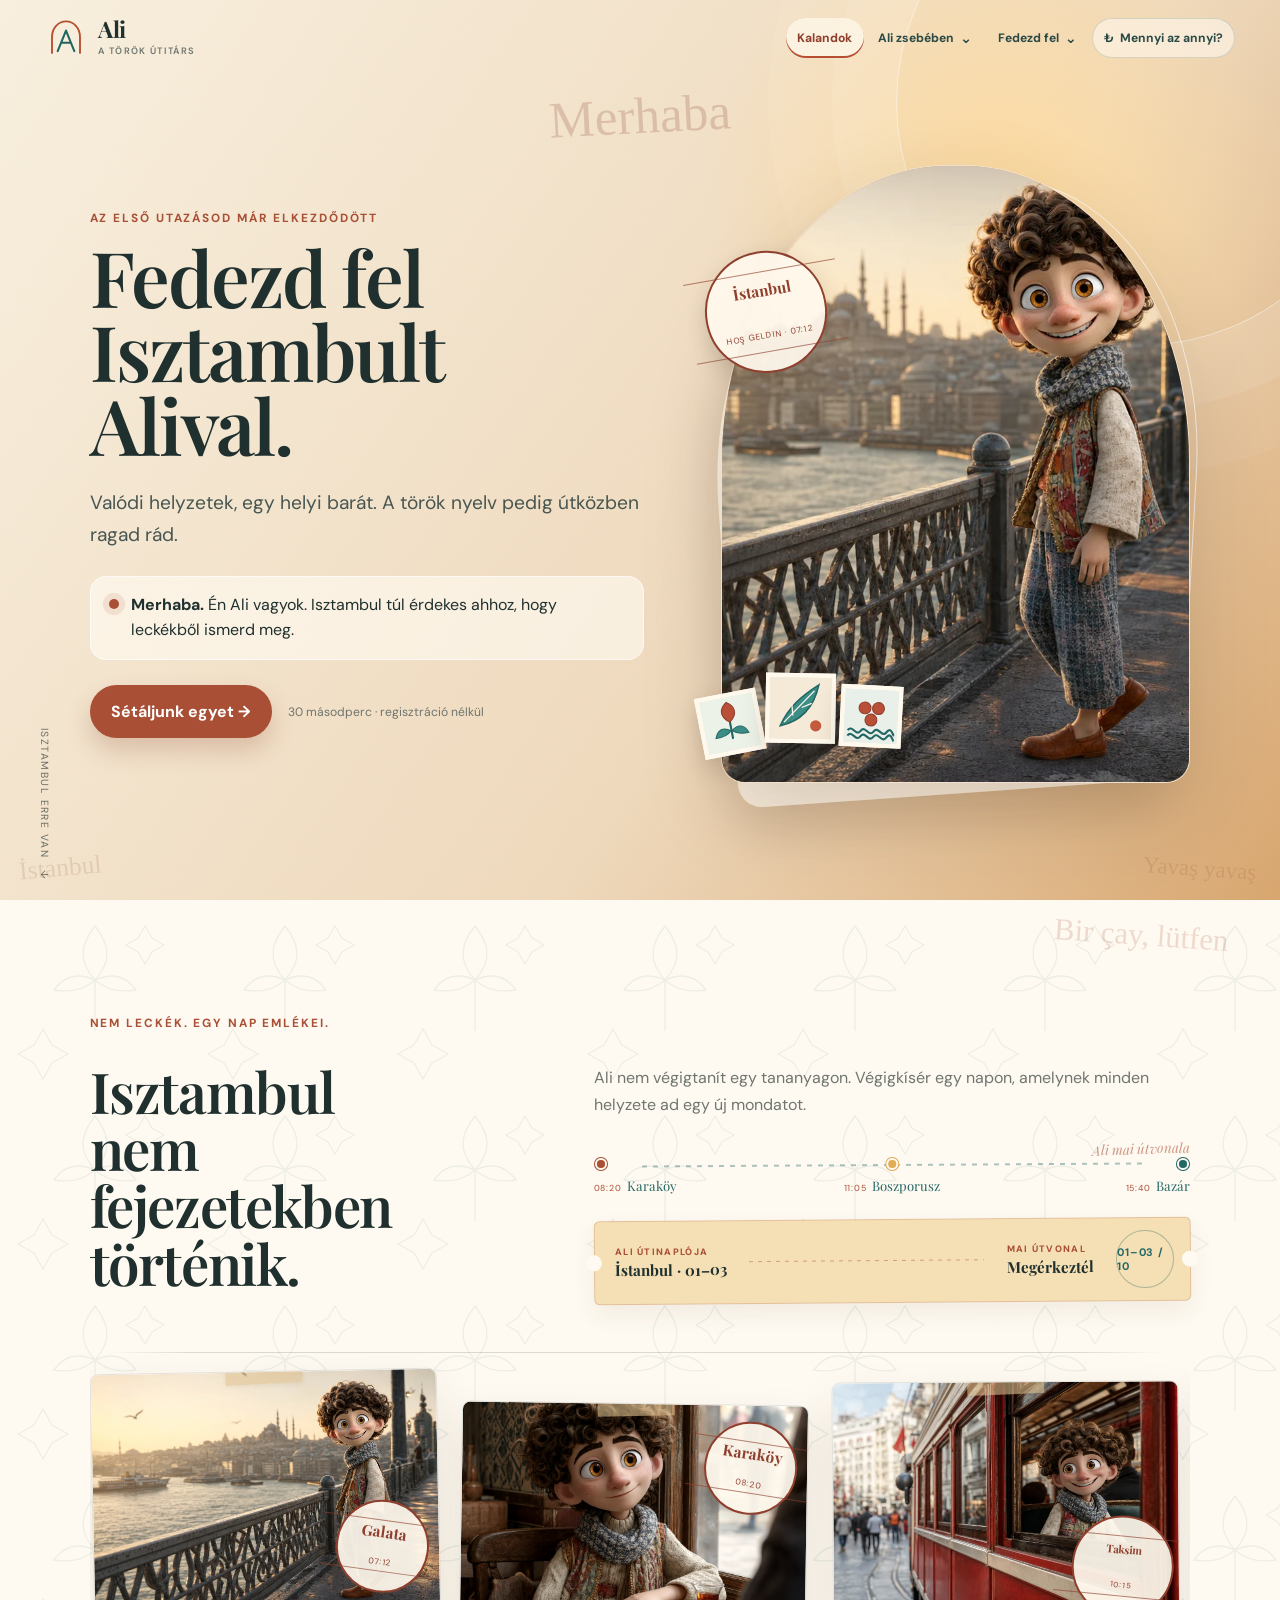
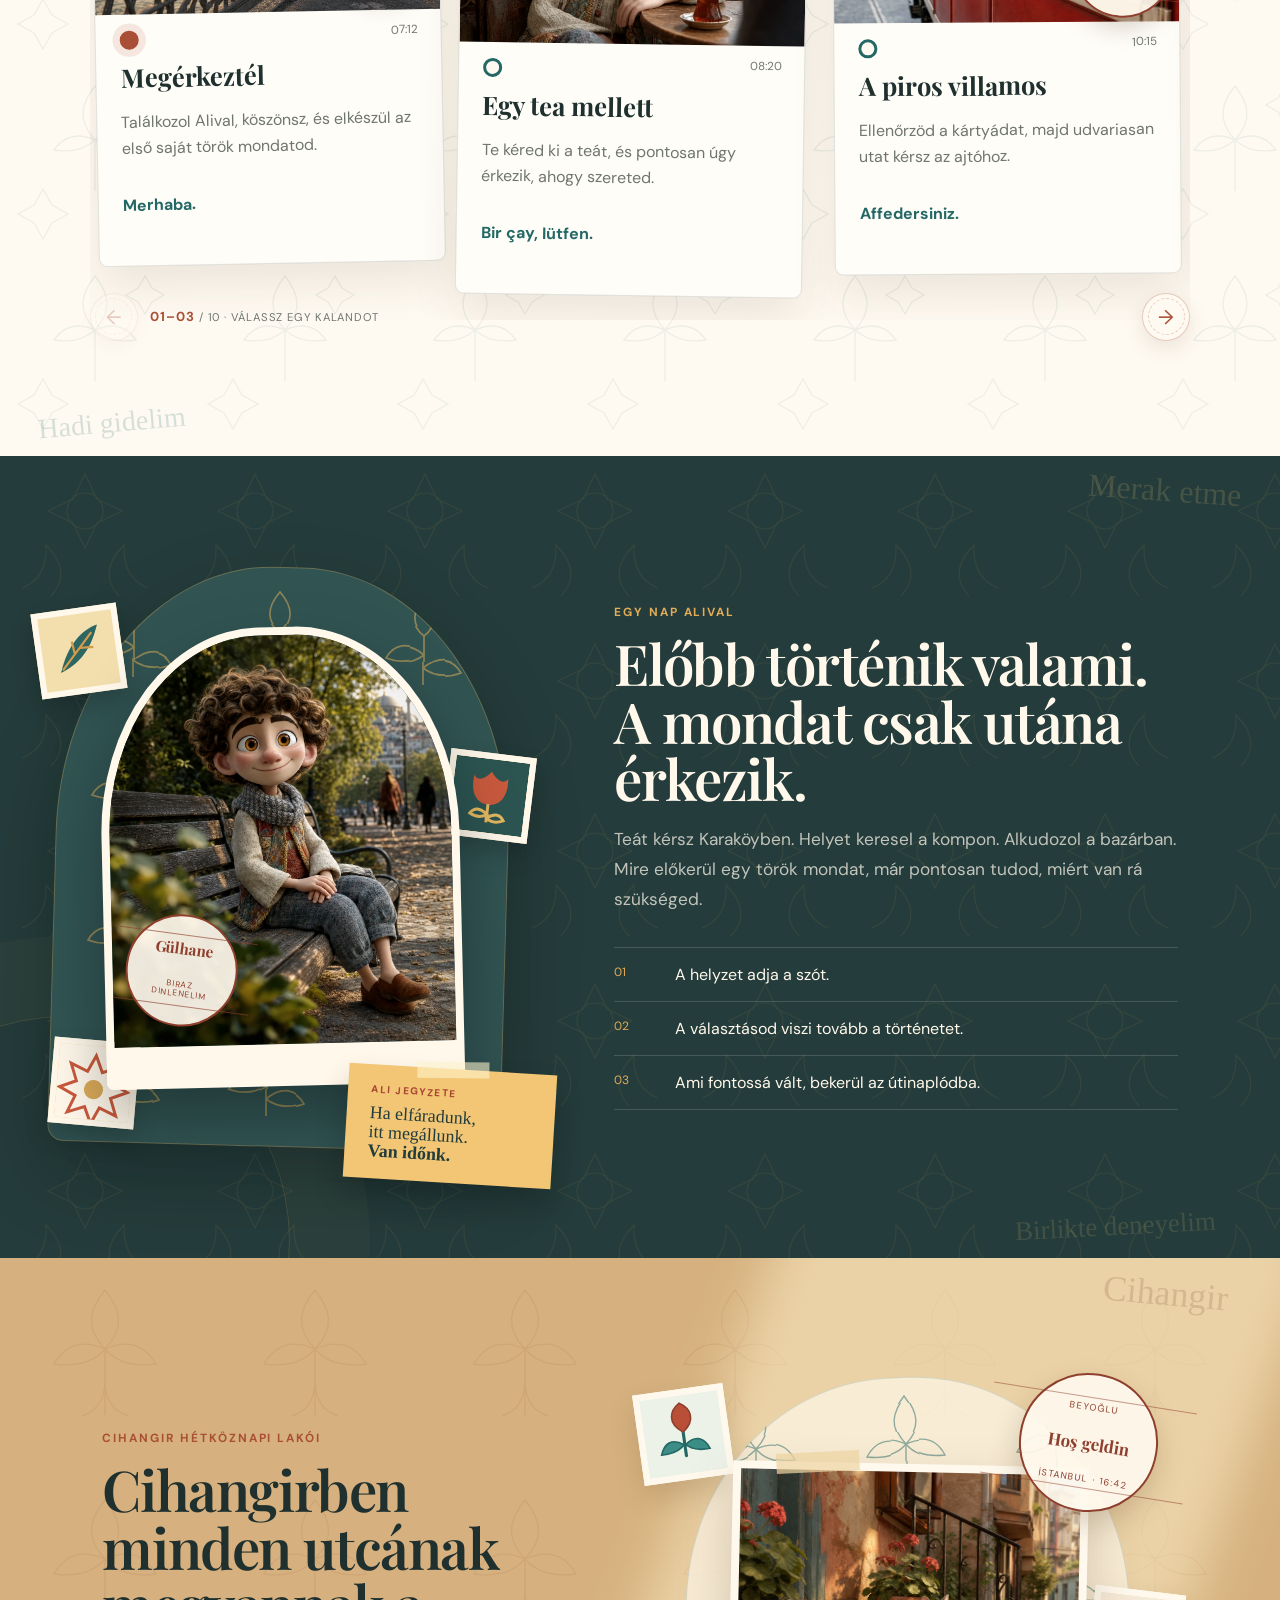
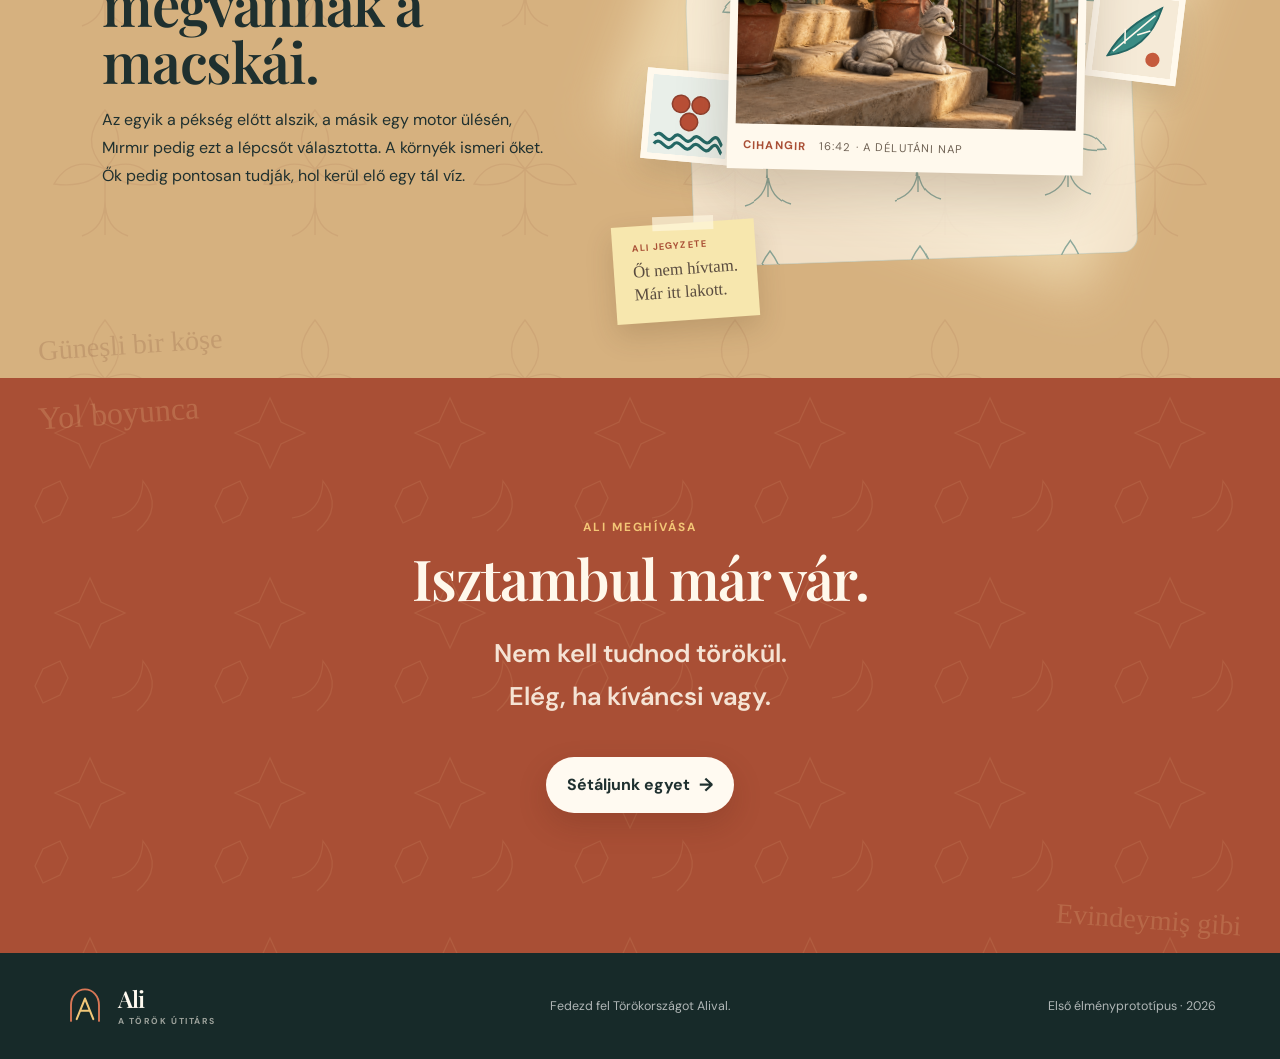
==== index.html @ 1f0365b6 "Remove situations from pocket navigation" ====
<!doctype html>
<html lang="hu">
<head>
  <meta charset="UTF-8" />
  <meta name="viewport" content="width=device-width, initial-scale=1.0" />
  <meta name="description" content="Ali, a török útitárs – fedezd fel Isztambult valódi történeteken és helyzeteken keresztül." />
  <meta name="theme-color" content="#f5ead7" />
  <title>Ali – A török útitárs</title>
  <link rel="preconnect" href="https://fonts.googleapis.com" />
  <link rel="preconnect" href="https://fonts.gstatic.com" crossorigin />
  <link href="https://fonts.googleapis.com/css2?family=DM+Sans:wght@400;500;600;700&family=Playfair+Display:ital,wght@0,600;1,600&display=swap" rel="stylesheet" />
  <link rel="stylesheet" href="styles.css?v=55" />
  <link rel="stylesheet" href="navigation.css?v=4" />
</head>
<body data-section="kalandok">
  <a class="skip-link" href="#main">Ugrás a tartalomhoz</a>
  <header class="site-header global-header header-overlay">
    <a class="brand" href="#top" aria-label="Ali – A török útitárs, kezdőlap">
      <span class="brand-mark" aria-hidden="true">
        <svg viewBox="0 0 48 48" focusable="false">
          <path class="mark-arch" d="M8 41V23C8 12.5 15.2 5 24 5s16 7.5 16 18v18" />
          <path class="mark-a" d="M14.5 39 24 15.5 33.5 39M18.5 29.5h11" />
        </svg>
      </span>
      <span><strong>Ali</strong><small>A török útitárs</small></span>
    </a>
    <button class="menu-toggle" type="button" aria-expanded="false" aria-controls="site-navigation"><span></span><span></span><span></span><b>Menü</b></button>
    <nav class="site-navigation" id="site-navigation" aria-label="Főmenü">
      <a class="nav-item" data-nav-section="kalandok" href="#journey">Kalandok</a>
      <div class="nav-group" data-nav-section="ali-zsebeben">
        <button class="nav-item nav-group-trigger" type="button" aria-expanded="false">Ali zsebében <span aria-hidden="true">⌄</span></button>
        <div class="nav-popover">
          <p><strong>Amit már együtt megtaláltunk</strong><small>A mondatok, amelyek útközben veled maradtak.</small></p>
          <a href="szavak.html#szotar"><span>Útiszótár</span><small>Az első út összes szava</small></a>
          <a href="zseb.html#sajat-szavaim"><span>Saját szavaim</span><small>Elmentett mondatok és tanulókártyák</small></a>
        </div>
      </div>
      <div class="nav-group" data-nav-section="fedezd-fel">
        <button class="nav-item nav-group-trigger" type="button" aria-expanded="false">Fedezd fel <span aria-hidden="true">⌄</span></button>
        <div class="nav-popover nav-popover-small">
          <p><strong>Törökország Ali szemével</strong><small>Ízek, helyek és történetek.</small></p>
          <a href="torok-konyha.html?v=20260719-5"><span>Török konyha</span><small>Ali már megterített</small></a>
          <a href="isztambul-helyei.html"><span>Isztambul helyei</span><small>A város, amely visszahív</small></a>
        </div>
      </div>
      <a class="nav-item nav-journal-link" href="arfolyam.html" aria-label="Mennyi az annyi? Líra–forint kalkulátor"><span aria-hidden="true">₺</span> Mennyi az annyi?</a>
    </nav>
  </header>

  <main id="main">
    <section class="hero" id="top" aria-labelledby="hero-title">
      <div class="sun-disc" aria-hidden="true"></div>
      <div class="turkish-whispers hero-whispers" aria-hidden="true">
        <span>Merhaba</span><span>İstanbul</span><span>Yavaş yavaş</span>
      </div>
      <div class="hero-copy reveal">
        <p class="eyebrow">Az első utazásod már elkezdődött</p>
        <h1 id="hero-title">Fedezd fel Isztambult Alival.</h1>
        <p class="lead">Valódi helyzetek, egy helyi barát. A török nyelv pedig útközben ragad rád.</p>

        <div class="ali-note" aria-label="Ali üzenete">
          <span class="note-dot" aria-hidden="true"></span>
          <p><strong>Merhaba.</strong> Én Ali vagyok. Isztambul túl érdekes ahhoz, hogy leckékből ismerd meg.</p>
        </div>

        <div class="hero-actions">
          <button class="primary-button" type="button" data-start>Sétáljunk egyet <span aria-hidden="true">→</span></button>
          <span class="microcopy">30 másodperc · regisztráció nélkül</span>
        </div>
      </div>

      <div class="hero-portrait reveal" aria-label="Ali Isztambul Nagy Bazárjában">
        <div class="arch-frame">
          <img src="assets/web/ALI-SCN-001-galata-sunrise.webp" alt="Ali napfelkeltekor a Galata hídon, a Boszporusz előtt" />
        </div>
        <div class="hero-motifs" aria-hidden="true">
          <span class="motif-tile motif-tulip"></span>
          <span class="motif-tile motif-saz"></span>
          <span class="motif-tile motif-chintamani"></span>
        </div>
        <span class="postal-stamp stamp-hero" aria-hidden="true"><strong>İstanbul</strong><small>Hoş geldin · 07:12</small></span>
      </div>
      <div class="scroll-cue" aria-hidden="true">Isztambul erre van <span>↓</span></div>
    </section>

    <section class="journey-section" id="journey" aria-labelledby="journey-title">
      <div class="turkish-whispers journey-whispers" aria-hidden="true">
        <span>Bir çay, lütfen</span><span>Hadi gidelim</span><span>Güzel bir gün</span>
      </div>
      <div class="section-intro">
        <p class="eyebrow">Nem leckék. Egy nap emlékei.</p>
        <h2 id="journey-title">Isztambul nem fejezetekben történik.</h2>
        <p>Ali nem végigtanít egy tananyagon. Végigkísér egy napon, amelynek minden helyzete ad egy új mondatot.</p>
        <div class="day-route" aria-hidden="true">
          <span><i></i><small>08:20</small>Karaköy</span>
          <span><i></i><small>11:05</small>Boszporusz</span>
          <span><i></i><small>15:40</small>Bazár</span>
        </div>
        <div class="journey-ticket" aria-hidden="true">
          <span><small>Ali útinaplója</small><strong>İstanbul · 01</strong></span>
          <i></i>
          <span><small>Mai útvonal</small><strong>Karaköy → Üsküdar</strong></span>
          <b>01 / 10</b>
        </div>
      </div>
      <div class="journey-line" role="list" aria-label="Az első isztambuli utazás állomásai">
        <article class="journey-card active" role="listitem" data-card-index="0">
          <img class="journey-image" src="assets/web/ALI-SCN-001-galata-sunrise.webp" alt="Ali a Galata hídnál várja az érkező vendéget" loading="lazy" />
          <span class="postal-stamp stamp-journey" aria-hidden="true"><strong>Galata</strong><small>07:12</small></span>
          <span class="journey-time">07:12</span><h3>Megérkeztél</h3>
          <p>Találkozol Alival, köszönsz, és elkészül az első saját török mondatod.</p>
          <span class="phrase">Merhaba.</span>
          <button class="journey-card-hit" type="button" data-adventure="0" aria-label="Az 1. kaland megnyitása: Megérkeztél"></button>
        </article>
        <article class="journey-card" role="listitem" data-card-index="1">
          <img class="journey-image" src="assets/web/ALI-SCN-002-karakoy-teahouse.webp" alt="Ali egy karaköyi teázóban figyelmesen hallgat" loading="lazy" />
          <span class="postal-stamp stamp-journey" aria-hidden="true"><strong>Karaköy</strong><small>08:20</small></span>
          <span class="journey-time">08:20</span><h3>Egy tea mellett</h3>
          <p>Te kéred ki a teát, és pontosan úgy érkezik, ahogy szereted.</p>
          <span class="phrase">Bir çay, lütfen.</span>
          <button class="journey-card-hit" type="button" data-adventure="1" aria-label="A 2. kaland megnyitása: Egy tea mellett"></button>
        </article>
        <article class="journey-card" role="listitem" data-card-index="2">
          <img class="journey-image" src="assets/web/ALI-SCN-006-nostalgic-tram.webp" alt="Ali a nosztalgikus isztambuli villamosnál" loading="lazy" />
          <span class="postal-stamp stamp-journey" aria-hidden="true"><strong>Taksim</strong><small>10:15</small></span>
          <span class="journey-time">10:15</span><h3>A piros villamos</h3>
          <p>Ellenőrzöd a kártyádat, majd udvariasan utat kérsz az ajtóhoz.</p>
          <span class="phrase">Affedersiniz.</span>
          <button class="journey-card-hit" type="button" data-adventure="2" aria-label="A 3. kaland megnyitása: A piros villamos"></button>
        </article>
        <article class="journey-card" role="listitem" data-card-index="3">
          <img class="journey-image" src="assets/web/ALI-SCN-003-bosphorus-ferry.webp" alt="Ali kíváncsian figyeli a Boszporuszt egy kompon" loading="lazy" />
          <span class="postal-stamp stamp-journey" aria-hidden="true"><strong>Boğaziçi</strong><small>16:40</small></span>
          <span class="journey-time">16:40</span><h3>Átkelés Üsküdarba</h3>
          <p>Megkérdezed, jó hajóra szálltok-e, aztán kiválasztod a saját helyeteket.</p>
          <span class="phrase">Bu vapur Üsküdar'a gidiyor mu?</span>
          <button class="journey-card-hit" type="button" data-adventure="3" aria-label="A 4. kaland megnyitása: Átkelés Üsküdarba"></button>
        </article>
        <article class="journey-card" role="listitem" data-card-index="4">
          <img class="journey-image" src="assets/web/ALI-SCN-007-uskudar-sunset.webp" alt="Ali az üsküdari naplementében" loading="lazy" />
          <span class="postal-stamp stamp-journey" aria-hidden="true"><strong>Üsküdar</strong><small>19:18</small></span>
          <span class="journey-time">19:18</span><h3>Fények a túlparton</h3>
          <p>Helyet választasz, megosztod a pillanatot, majd eldöntöd, készüljön-e fénykép.</p>
          <span class="phrase">Manzara çok güzel.</span>
          <button class="journey-card-hit" type="button" data-adventure="4" aria-label="Az 5. kaland megnyitása: Fények a túlparton"></button>
        </article>
        <article class="journey-card" role="listitem" data-card-index="5">
          <img class="journey-image" src="assets/web/ALI-SCN-008-simit-bakery.webp" alt="Ali friss simitet választ egy pékségben" loading="lazy" />
          <span class="postal-stamp stamp-journey" aria-hidden="true"><strong>Simitçi</strong><small>08:35</small></span>
          <span class="journey-time">08:35</span><h3>A reggel íze</h3>
          <p>Másnap te rendeled meg a simitet és döntöd el, kérsz-e mellé teát.</p>
          <span class="phrase">Bir simit, lütfen.</span>
          <button class="journey-card-hit" type="button" data-adventure="5" aria-label="A 6. kaland megnyitása: A reggel íze"></button>
        </article>
        <article class="journey-card" role="listitem" data-card-index="6">
          <img class="journey-image" src="assets/web/ALI-SCN-009-blue-mosque-courtyard.webp" alt="Ali a Kék mecset csendes udvarában" loading="lazy" />
          <span class="postal-stamp stamp-journey" aria-hidden="true"><strong>Sultanahmet</strong><small>10:10</small></span>
          <span class="journey-time">10:10</span><h3>A csendes udvar</h3>
          <p>Útbaigazítást kérsz, Ali pedig csendesen megmutatja a hely szokásait.</p>
          <span class="phrase">Giriş nerede?</span>
          <button class="journey-card-hit" type="button" data-adventure="6" aria-label="A 7. kaland megnyitása: A csendes udvar"></button>
        </article>
        <article class="journey-card" role="listitem" data-card-index="7">
          <img class="journey-image" src="assets/web/ALI-SCN-004-grand-bazaar.webp" alt="Ali a Nagy Bazár színes textiljei között" loading="lazy" />
          <span class="postal-stamp stamp-journey" aria-hidden="true"><strong>Kapalıçarşı</strong><small>12:30</small></span>
          <span class="journey-time">12:30</span><h3>Te döntesz a bazárban</h3>
          <p>Kiválasztasz valamit, árat kérdezel, majd alkuszol vagy továbblépsz.</p>
          <span class="phrase">Bu ne kadar?</span>
          <button class="journey-card-hit" type="button" data-adventure="7" aria-label="A 8. kaland megnyitása: Te döntesz a bazárban"></button>
        </article>
        <article class="journey-card" role="listitem" data-card-index="8">
          <img class="journey-image" src="assets/web/ALI-SCN-005-gulhane-park.webp" alt="Ali a Gülhane Park egyik padján vár" loading="lazy" />
          <span class="postal-stamp stamp-journey" aria-hidden="true"><strong>Gülhane</strong><small>15:30</small></span>
          <span class="journey-time">15:30</span><h3>Egy kis pihenő</h3>
          <p>Te választod meg a tempót, Ali pedig valóban hozzád igazodik.</p>
          <span class="phrase">Biraz dinlenelim.</span>
          <button class="journey-card-hit" type="button" data-adventure="8" aria-label="A 9. kaland megnyitása: Egy kis pihenő"></button>
        </article>
        <article class="journey-card" role="listitem" data-card-index="9">
          <img class="journey-image" src="assets/web/ALI-SCN-010-waterfront-promenade.webp" alt="Ali az isztambuli vízparton sétál" loading="lazy" />
          <span class="postal-stamp stamp-journey" aria-hidden="true"><strong>Sahil</strong><small>17:10</small></span>
          <span class="journey-time">17:10</span><h3>Most te hívsz</h3>
          <p>A végén már nem Ali mutatja az utat: te javasolsz közös programot.</p>
          <span class="phrase">Çay içelim.</span>
          <button class="journey-card-hit" type="button" data-adventure="9" aria-label="A 10. kaland megnyitása: Most te hívsz"></button>
        </article>
      </div>
      <div class="journey-nav">
        <button class="journey-prev" type="button" aria-label="Előző kaland"><span aria-hidden="true">←</span></button>
        <p class="journey-swipe" aria-live="polite"><strong>01</strong> / 10 · Válassz egy kalandot</p>
        <button class="journey-next" type="button" aria-label="Következő emléklap">
          <span aria-hidden="true">→</span>
        </button>
      </div>
    </section>

    <section class="companion-section" aria-labelledby="companion-title">
      <div class="turkish-whispers companion-whispers" aria-hidden="true">
        <span>Merak etme</span><span>Birlikte deneyelim</span>
      </div>
      <div class="companion-visual">
        <div class="companion-motifs" aria-hidden="true">
          <span class="park-motif park-leaf"></span>
          <span class="park-motif park-tulip"></span>
          <span class="park-motif park-star"></span>
        </div>
        <div class="companion-portrait">
          <img src="assets/web/ALI-SCN-005-gulhane-park.webp" alt="Ali nyugodt figyelemmel ül a Gülhane Park egyik padján" loading="lazy" />
          <span class="postal-stamp stamp-companion" aria-hidden="true"><strong>Gülhane</strong><small>Biraz dinlenelim</small></span>
        </div>
        <p class="companion-note"><span>Ali jegyzete</span>Ha elfáradunk,<br>itt megállunk.<br><strong>Van időnk.</strong></p>
      </div>
      <div class="companion-copy">
        <p class="eyebrow">Egy nap Alival</p>
        <h2 id="companion-title">Előbb történik valami. A mondat csak utána érkezik.</h2>
        <p>Teát kérsz Karaköyben. Helyet keresel a kompon. Alkudozol a bazárban. Mire előkerül egy török mondat, már pontosan tudod, miért van rá szükséged.</p>
        <ul class="promise-list">
          <li><span>01</span> A helyzet adja a szót.</li>
          <li><span>02</span> A választásod viszi tovább a történetet.</li>
          <li><span>03</span> Ami fontossá vált, bekerül az útinaplódba.</li>
        </ul>
      </div>
    </section>

    <section class="mirmir-section" aria-label="Mırmır Cihangirban">
      <div class="window-light" aria-hidden="true"></div>
      <div class="turkish-whispers mirmir-whispers" aria-hidden="true">
        <span>Güneşli bir köşe</span><span>Cihangir</span>
      </div>
      <div class="mirmir-copy">
        <p class="eyebrow">Cihangir hétköznapi lakói</p>
        <h2>Cihangirben minden utcának megvannak a macskái.</h2>
        <p>Az egyik a pékség előtt alszik, a másik egy motor ülésén, Mırmır pedig ezt a lépcsőt választotta. A környék ismeri őket. Ők pedig pontosan tudják, hol kerül elő egy tál víz.</p>
      </div>
      <div class="mirmir-visual">
        <div class="mirmir-motifs" aria-hidden="true">
          <span class="motif-tile motif-tulip"></span>
          <span class="motif-tile motif-saz"></span>
          <span class="motif-tile motif-chintamani"></span>
        </div>
        <div class="mirmir-postmark" aria-hidden="true"><span>Beyoğlu</span><strong>Hoş geldin</strong><small>İstanbul · 16:42</small></div>
        <figure class="mirmir-image">
          <img src="assets/web/mirmir-cihangir-afternoon.png" alt="Mırmır a délutáni napfényben pihen egy cihangiri kőlépcsőn, muskátlik között." width="1344" height="1024">
          <figcaption><span>Cihangir</span> 16:42 · a délutáni nap</figcaption>
        </figure>
        <p class="mirmir-note"><span>Ali jegyzete</span>Őt nem hívtam.<br>Már itt lakott.</p>
      </div>
    </section>

    <section class="manifesto-section" aria-labelledby="manifesto-title">
      <div class="turkish-whispers manifesto-whispers" aria-hidden="true">
        <span>Yol boyunca</span><span>Evindeymiş gibi</span>
      </div>
      <p class="eyebrow">Ali meghívása</p>
      <h2 id="manifesto-title">Isztambul már vár.</h2>
      <div class="manifesto-invitation">
        <p>Nem kell tudnod törökül.</p>
        <p>Elég, ha kíváncsi vagy.</p>
      </div>
      <button class="primary-button light" type="button" data-start>
        Sétáljunk egyet <span aria-hidden="true">→</span>
      </button>
    </section>
  </main>

  <footer>
    <a class="brand footer-brand" href="#top"><span class="brand-mark" aria-hidden="true"><svg viewBox="0 0 48 48" focusable="false"><path class="mark-arch" d="M8 41V23C8 12.5 15.2 5 24 5s16 7.5 16 18v18" /><path class="mark-a" d="M14.5 39 24 15.5 33.5 39M18.5 29.5h11" /></svg></span><span><strong>Ali</strong><small>A török útitárs</small></span></a>
    <p>Fedezd fel Törökországot Alival.</p>
    <p class="prototype-note">Első élményprototípus · 2026</p>
  </footer>

  <div class="experience audio-deferred" role="dialog" aria-modal="true" aria-labelledby="experience-title" hidden>
    <div class="experience-backdrop"></div>
    <div class="experience-panel adventure-panel">
      <header class="adventure-header">
        <button class="adventure-back" type="button" aria-label="Előző pillanat" disabled>←</button>
        <div class="adventure-progress">
          <span class="adventure-label">Kaland 01 · Megérkeztél</span>
          <div class="progress" aria-label="Kaland előrehaladása"></div>
        </div>
        <button class="close-button" type="button" aria-label="A kaland bezárása">×</button>
      </header>
      <div class="adventure-layout">
        <figure class="adventure-scene" aria-hidden="true">
          <img src="assets/web/ALI-SCN-001-galata-sunrise.webp" alt="" />
          <div class="scene-wash"></div>
          <span class="adventure-postmark"><strong>Galata</strong><small>07:12 · Hoş geldin</small></span>
          <figcaption><span id="scene-time">07:12</span><strong id="scene-caption">A város még csak ébredezik.</strong></figcaption>
        </figure>
        <section class="adventure-content" aria-live="polite">
          <p class="eyebrow" id="scene-eyebrow">Galata híd · Első pillanat</p>
          <h2 id="experience-title" tabindex="-1">Odaállhatok melléd?</h2>
          <p class="step-lead" id="scene-lead"></p>
          <div class="ali-presence">
            <span class="ali-avatar" aria-hidden="true"></span>
            <p id="ali-line"></p>
          </div>
          <div class="adventure-stage" id="adventure-stage"></div>
          <p class="adventure-whisper" id="adventure-whisper"></p>
        </section>
      </div>
  </div>

  <div class="travel-journal" role="dialog" aria-modal="true" aria-labelledby="journal-title" hidden>
    <div class="journal-backdrop"></div>
    <section class="journal-panel">
      <header class="journal-header">
        <div><span>Ali útinaplója</span><h2 id="journal-title" tabindex="-1">Ami velünk történt.</h2></div>
        <button class="journal-close" type="button" aria-label="Az útinapló bezárása">×</button>
      </header>
      <p class="journal-intro">Nem teljesített leckék. Helyek, mondatok és pillanatok, amelyek már ismerősek.</p>
      <section class="memory-shelf" aria-labelledby="memory-shelf-title">
        <div class="memory-shelf-heading"><div><span>Ali emlékezete</span><h3 id="memory-shelf-title">Amire Ali emlékszik.</h3></div><button class="forget-all" type="button" hidden>Minden emlék törlése</button></div>
        <p>Csak olyan apróságok, amelyekkel figyelmesebb útitárs lehet. Bármelyiket elfelejtheti, ha kéred.</p>
        <div class="memory-list"></div>
      </section>
      <section class="familiarity-shelf" aria-labelledby="familiarity-title">
        <span>Útközben visszatér</span>
        <h3 id="familiarity-title">Ismerősen hangzik.</h3>
        <div class="familiarity-list"></div>
      </section>
      <div class="journal-entries" aria-live="polite"></div>
    </section>
  </div>

  <div class="toast" role="status" aria-live="polite"></div>
    <script src="adventure-content.js?v=3"></script>
    <script src="navigation.js?v=6"></script>
    <script src="script.js?v=92"></script>
</body>
</html>
---- styles.css ----
:root {
  --cream: #f5ead7;
  --paper: #fffaf1;
  --ink: #1f302f;
  --muted: #6f756f;
  --terra: #a94f35;
  --terra-dark: #7f3525;
  --teal: #246865;
  --gold: #c49139;
  --line: rgba(31, 48, 47, 0.16);
  --shadow: 0 28px 80px rgba(61, 38, 23, 0.18);
  --serif: "Playfair Display", Georgia, serif;
  --sans: "DM Sans", system-ui, sans-serif;
}

* { box-sizing: border-box; }
html { scroll-behavior: smooth; }
body { margin: 0; color: var(--ink); background: var(--cream); font-family: var(--sans); }
button, a { font: inherit; }
button { cursor: pointer; }
.skip-link { position: fixed; left: 1rem; top: -5rem; z-index: 1000; background: var(--ink); color: white; padding: .8rem 1rem; }
.skip-link:focus { top: 1rem; }

.site-header { position: absolute; z-index: 10; inset: 0 0 auto; display: flex; align-items: center; justify-content: space-between; padding: 1.4rem clamp(1.2rem, 5vw, 5rem); }
.header-actions { display: flex; align-items: center; gap: .55rem; }
.journal-toggle { position: relative; display: inline-flex; align-items: center; gap: .45rem; min-height: 42px; padding: 0 .8rem; border: 1px solid rgba(29,74,70,.18); border-radius: 999px; color: #234743; background: rgba(255,250,240,.72); backdrop-filter: blur(10px); font-weight: 700; cursor: pointer; }
.journal-toggle b { min-width: 1.35rem; height: 1.35rem; display: grid; place-items: center; border-radius: 50%; color: #fffaf0; background: #aa4f37; font-size: .68rem; }
.brand { display: inline-flex; align-items: center; gap: .72rem; color: var(--ink); text-decoration: none; }
.brand-mark { display: grid; place-items: center; width: 2.65rem; aspect-ratio: 1; color: var(--teal); transition: transform .3s ease; }
.brand:hover .brand-mark { transform: translateY(-1px); }
.brand-mark svg { display: block; width: 100%; height: 100%; overflow: visible; }
.brand-mark path { fill: none; stroke-linecap: round; stroke-linejoin: round; }
.mark-arch { stroke: var(--terra); stroke-width: 2.15; }
.mark-a { stroke: currentColor; stroke-width: 2.35; }
.brand strong, .brand small { display: block; }
.brand strong { font-family: var(--serif); font-size: 1.42rem; line-height: .9; letter-spacing: -.035em; }
.brand small { margin-top: .3rem; color: var(--muted); font-size: .58rem; font-weight: 600; letter-spacing: .145em; text-transform: uppercase; }
.sound-toggle { display: flex; align-items: center; gap: .5rem; color: var(--ink); background: rgba(255,255,255,.35); border: 1px solid var(--line); border-radius: 999px; padding: .55rem .8rem; backdrop-filter: blur(12px); }
.sound-toggle[aria-pressed="true"] span { color: var(--terra); animation: pulse 1.5s infinite; }

/* Halk kézírásos réteg: valódi török mondattöredékek, kizárólag hangulati elemként. */
.turkish-whispers { position: absolute; z-index: 0; inset: 0; overflow: hidden; pointer-events: none; user-select: none; }
.turkish-whispers span { position: absolute; display: block; color: currentColor; font-family: "Segoe Print", "Bradley Hand", "Comic Sans MS", cursive; font-weight: 400; line-height: 1; white-space: nowrap; opacity: .14; transform-origin: center; }
.hero-whispers { z-index: 1; color: var(--terra-dark); }
.hero-whispers span:nth-child(1) { left: 50%; top: clamp(5.4rem, 7vw, 7rem); font-size: clamp(2.2rem, 4vw, 4.6rem); transform: translateX(-50%) rotate(-3deg); opacity: .2; }
.hero-whispers span:nth-child(2) { left: 1.2rem; bottom: 1.2rem; font-size: clamp(1.35rem, 2vw, 2.3rem); transform: rotate(-5deg); opacity: .13; }
.hero-whispers span:nth-child(3) { right: 1.5rem; bottom: 1.25rem; font-size: clamp(1.25rem, 1.8vw, 2rem); transform: rotate(4deg); opacity: .13; }
.journey-whispers span:nth-child(1) { right: 4%; top: 1.25rem; font-size: clamp(1.5rem, 2.4vw, 2.7rem); transform: rotate(4deg); color: var(--terra); opacity: .19; }
.journey-whispers span:nth-child(2) { left: 3%; bottom: 1.15rem; font-size: clamp(1.4rem, 2.2vw, 2.5rem); transform: rotate(-5deg); color: var(--teal); opacity: .18; }
.journey-whispers span:nth-child(3) { display: none; }
.companion-whispers { color: #f1c778; }
.companion-whispers span:nth-child(1) { right: 3%; top: 1.15rem; font-size: clamp(1.5rem, 2.5vw, 2.8rem); transform: rotate(4deg); opacity: .17; }
.companion-whispers span:nth-child(2) { right: 5%; bottom: 1.15rem; font-size: clamp(1.3rem, 2.1vw, 2.3rem); transform: rotate(-3deg); opacity: .15; }
.mirmir-whispers { color: #6f3c2b; }
.mirmir-whispers span:nth-child(1) { left: 3%; bottom: 1.15rem; font-size: clamp(1.35rem, 2.2vw, 2.5rem); transform: rotate(-4deg); opacity: .18; }
.mirmir-whispers span:nth-child(2) { right: 4%; top: 1.15rem; font-size: clamp(1.6rem, 2.8vw, 3rem); transform: rotate(5deg); opacity: .18; }
.manifesto-whispers { color: #ffe4a7; }
.manifesto-whispers span:nth-child(1) { left: 3%; top: 1.2rem; font-size: clamp(1.5rem, 2.5vw, 2.8rem); transform: rotate(-4deg); opacity: .18; }
.manifesto-whispers span:nth-child(2) { right: 3%; bottom: 1.2rem; font-size: clamp(1.35rem, 2.2vw, 2.5rem); transform: rotate(4deg); opacity: .17; }

.hero { position: relative; min-height: 100svh; display: grid; grid-template-columns: minmax(0, .92fr) minmax(340px, .78fr); gap: clamp(2rem, 6vw, 7rem); align-items: center; overflow: hidden; padding: 7rem clamp(1.2rem, 7vw, 8rem) 4rem; background: radial-gradient(circle at 78% 22%, #ffdca0 0, transparent 24%), linear-gradient(125deg, #f9f0df 0%, #efd9bc 62%, #d8a66e 100%); }
.hero::after { content: ""; position: absolute; inset: 0; opacity: .17; pointer-events: none; background-image: url("data:image/svg+xml,%3Csvg xmlns='http://www.w3.org/2000/svg' width='140' height='140' viewBox='0 0 140 140'%3E%3Cfilter id='n'%3E%3CfeTurbulence type='fractalNoise' baseFrequency='.75' numOctaves='3' stitchTiles='stitch'/%3E%3C/filter%3E%3Crect width='100%25' height='100%25' filter='url(%23n)' opacity='.18'/%3E%3C/svg%3E"); }
.sun-disc { position: absolute; width: 38vw; height: 38vw; min-width: 380px; min-height: 380px; right: -8vw; top: -11vw; border-radius: 50%; border: 1px solid rgba(255,255,255,.55); box-shadow: 0 0 0 5vw rgba(255,255,255,.08), 0 0 0 10vw rgba(255,255,255,.05); }
.hero-copy, .hero-portrait { position: relative; z-index: 2; }
.eyebrow { margin: 0 0 .9rem; color: var(--terra); font-weight: 700; font-size: .74rem; letter-spacing: .16em; text-transform: uppercase; }
h1, h2 { font-family: var(--serif); font-weight: 600; letter-spacing: -.025em; }
h1 { max-width: 760px; margin: 0; font-size: clamp(3.25rem, 6vw, 6.6rem); line-height: .96; }
.lead { max-width: 610px; margin: 1.6rem 0; color: #485651; font-size: clamp(1.05rem, 1.5vw, 1.28rem); line-height: 1.65; }
.ali-note { display: grid; grid-template-columns: auto 1fr; gap: .8rem; max-width: 560px; margin: 1.6rem 0; padding: 1rem 1.1rem; background: rgba(255,250,241,.64); border: 1px solid rgba(255,255,255,.58); border-radius: 1rem; backdrop-filter: blur(14px); }
.ali-note p { margin: 0; line-height: 1.55; }
.note-dot { width: .65rem; height: .65rem; margin-top: .4rem; border-radius: 50%; background: var(--terra); box-shadow: 0 0 0 .38rem rgba(169,79,53,.12); }
.hero-actions { display: flex; align-items: center; gap: 1rem; flex-wrap: wrap; }
.primary-button { border: 0; border-radius: 999px; padding: 1rem 1.35rem; color: white; background: var(--terra); box-shadow: 0 12px 24px rgba(127,53,37,.22); font-weight: 700; transition: transform .2s ease, background .2s ease, box-shadow .2s ease; }
.primary-button:hover { transform: translateY(-2px); background: var(--terra-dark); box-shadow: 0 16px 32px rgba(127,53,37,.27); }
.primary-button:focus-visible, button:focus-visible, a:focus-visible { outline: 3px solid #fff; outline-offset: 3px; box-shadow: 0 0 0 5px var(--teal); }
.microcopy { color: var(--muted); font-size: .76rem; }
.hero-portrait { isolation: isolate; justify-self: center; width: min(100%, 610px); transform: rotate(1.1deg); }
.hero-portrait::before, .hero-portrait::after { content: ""; position: absolute; z-index: -1; inset: 4% 5% 1%; border-radius: 48% 48% 1.5rem 1.5rem; pointer-events: none; }
.hero-portrait::before { background: rgba(255,250,241,.7); transform: translate(-6%, 3%) rotate(-4deg); box-shadow: 0 18px 55px rgba(61,38,23,.13); }
.hero-portrait::after { border: 1px solid rgba(255,255,255,.72); transform: translate(7%, -2%) rotate(3.2deg); }
.arch-frame { position: relative; z-index: 1; overflow: hidden; aspect-ratio: .76; border-radius: 48% 48% 1.5rem 1.5rem; border: 1px solid rgba(255,255,255,.66); box-shadow: var(--shadow); background: #d7a46e; }
.arch-frame::after { content: ""; position: absolute; inset: 0; box-shadow: inset 0 0 80px rgba(35,24,17,.2); pointer-events: none; }
.arch-frame img { width: 100%; height: 100%; object-fit: cover; object-position: 70% center; transform: scale(1.035); transition: transform 1.1s cubic-bezier(.2,.7,.2,1); }
.hero-portrait:hover img { transform: scale(1.075); }
.hero-motifs { position: absolute; z-index: 4; left: -1.35rem; bottom: 2rem; display: flex; align-items: flex-end; gap: .28rem; transform: rotate(-3deg); pointer-events: none; }
.hero-motifs .motif-tile { position: relative; inset: auto; width: 3.9rem; border-width: .3rem; box-shadow: 0 10px 24px rgba(50,31,20,.18); }
.hero-motifs .motif-tile:nth-child(2) { width: 4.35rem; transform: translateY(-.55rem) rotate(4deg); }
.hero-motifs .motif-tile:nth-child(3) { transform: rotate(6deg); }
.postal-stamp { position: absolute; z-index: 6; display: grid; place-items: center; width: 7.6rem; aspect-ratio: 1; padding: .85rem; text-align: center; color: #8f3f2d; background: rgba(255,249,237,.92); border: 2px solid currentColor; border-radius: 50%; box-shadow: 0 10px 24px rgba(54,35,22,.2); font-style: normal; line-height: 1.05; pointer-events: none; mix-blend-mode: normal; }
.postal-stamp::before, .postal-stamp::after { content: ""; position: absolute; left: -1.15rem; right: -1.15rem; height: 1px; background: currentColor; opacity: .64; }
.postal-stamp::before { top: 1.15rem; }
.postal-stamp::after { bottom: 1.15rem; }
.postal-stamp strong { font-family: var(--serif); font-size: .95rem; }
.postal-stamp small { font-size: .52rem; letter-spacing: .1em; text-transform: uppercase; }
.stamp-hero { left: -1rem; right: auto; top: 14%; transform: rotate(-10deg); }
.scroll-cue { position: absolute; z-index: 3; left: clamp(1.2rem, 3vw, 3rem); bottom: 1.2rem; color: rgba(31,48,47,.65); font-size: .65rem; letter-spacing: .14em; text-transform: uppercase; writing-mode: vertical-rl; }
.scroll-cue span { margin-top: .5rem; }
.reveal { animation: rise .9s both; }
.hero-portrait.reveal { animation-delay: .16s; }

.journey-section { position: relative; overflow: hidden; padding: clamp(5rem, 9vw, 9rem) clamp(1.2rem, 7vw, 8rem); background-color: var(--paper); }
.journey-section::after { content: ""; position: absolute; z-index: 0; inset: 0; opacity: .038; pointer-events: none; background-image: url("data:image/svg+xml,%3Csvg xmlns='http://www.w3.org/2000/svg' width='190' height='190' viewBox='0 0 190 190'%3E%3Cg fill='none' stroke='%23246865' stroke-width='1.3'%3E%3Cpath d='M95 26c14 18 18 34 0 54-18-20-14-36 0-54Z'/%3E%3Cpath d='M95 80c-18-8-31-4-41 10 18 3 31-1 41-10Zm0 0c18-8 31-4 41 10-18 3-31-1-41-10Z'/%3E%3Cpath d='M95 79v52'/%3E%3Cpath d='m34 145 9-16 9 16 16 9-16 9-9 16-9-16-16-9 16-9Z'/%3E%3Cpath d='m138 38 7-12 7 12 12 7-12 7-7 12-7-12-12-7 12-7Z'/%3E%3C/g%3E%3C/svg%3E"); background-size: 190px 190px; }
.journey-section > :not(.turkish-whispers) { position: relative; z-index: 1; }
.section-intro { position: relative; display: grid; grid-template-columns: minmax(330px, .82fr) minmax(520px, 1.18fr); grid-template-areas: "eyebrow eyebrow" "title copy" "title route" "title ticket"; column-gap: clamp(3rem, 7vw, 8rem); row-gap: 1rem; align-items: start; margin-bottom: 2.8rem; }
.section-intro .eyebrow { grid-area: eyebrow; }
.section-intro h2 { grid-area: title; max-width: 10ch; }
.section-intro h2, .companion-copy h2, .mirmir-copy h2, .manifesto-section h2 { margin: 0; font-size: clamp(2.45rem, 4.4vw, 4.8rem); line-height: 1.02; }
.section-intro > p:nth-of-type(2) { grid-area: copy; max-width: 620px; margin: .15rem 0 .4rem; color: var(--muted); line-height: 1.7; }
.day-route { grid-area: route; position: relative; display: grid; grid-template-columns: repeat(3, 1fr); width: 100%; margin: 1.15rem 0 .2rem; padding-top: 1.1rem; color: var(--teal); }
.day-route::before { content: ""; position: absolute; top: .3rem; left: 8%; right: 8%; height: 2px; background: repeating-linear-gradient(90deg, rgba(36,102,101,.38) 0 5px, transparent 5px 11px); transform: rotate(-.35deg); }
.day-route::after { content: "Ali mai útvonala"; position: absolute; right: 0; top: -1.25rem; color: rgba(169,79,53,.58); font-family: var(--serif); font-size: .85rem; font-style: italic; transform: rotate(-2deg); }
.day-route span { position: relative; display: flex; align-items: baseline; gap: .38rem; font-family: var(--serif); font-size: .82rem; }
.day-route span:nth-child(2) { justify-self: center; }
.day-route span:nth-child(3) { justify-self: end; }
.day-route i { position: absolute; top: -1.16rem; left: .1rem; width: .72rem; aspect-ratio: 1; border: 2px solid var(--paper); border-radius: 50%; background: var(--terra); box-shadow: 0 0 0 1px var(--terra); }
.day-route span:nth-child(2) i { left: 50%; transform: translateX(-50%); background: #e0ac54; box-shadow: 0 0 0 1px #e0ac54; }
.day-route span:nth-child(3) i { left: auto; right: .1rem; background: var(--teal); box-shadow: 0 0 0 1px var(--teal); }
.day-route small { color: var(--terra); font-family: var(--sans); font-size: .55rem; letter-spacing: .08em; }
.journey-ticket { grid-area: ticket; position: relative; z-index: 2; display: grid; grid-template-columns: auto 1fr auto auto; align-items: center; gap: 1.4rem; width: 100%; margin: .35rem 0 0; padding: .75rem 1rem .75rem 1.25rem; border: 1px solid rgba(169,79,53,.22); border-radius: .35rem; color: var(--ink); background: #f5dfb4; box-shadow: 0 10px 24px rgba(61,38,23,.07); transform: rotate(-.45deg); }
.journey-ticket::before, .journey-ticket::after { content: ""; position: absolute; top: 50%; width: 1rem; aspect-ratio: 1; border-radius: 50%; background: var(--paper); transform: translateY(-50%); }
.journey-ticket::before { left: -.55rem; }
.journey-ticket::after { right: -.55rem; }
.journey-ticket span { display: grid; gap: .12rem; }
.journey-ticket small { color: var(--terra); font-size: .58rem; font-style: normal; font-weight: 800; letter-spacing: .14em; text-transform: uppercase; }
.journey-ticket strong { font-family: var(--serif); font-size: .95rem; }
.journey-ticket i { height: 1px; background: repeating-linear-gradient(90deg, var(--terra) 0 4px, transparent 4px 9px); opacity: .45; }
.journey-ticket b { display: grid; place-items: center; width: 3.6rem; aspect-ratio: 1; border: 1px solid rgba(36,102,101,.35); border-radius: 50%; color: var(--teal); font-size: .68rem; letter-spacing: .08em; }
.journey-line { position: relative; display: flex; gap: 1.45rem; padding: 1.5rem .4rem 3.5rem; overflow-x: auto; overscroll-behavior-inline: contain; scroll-snap-type: x mandatory; scroll-behavior: smooth; scrollbar-width: none; }
.journey-line::-webkit-scrollbar { display: none; }
.journey-line::before { content: ""; position: absolute; left: 2%; right: 2%; top: .3rem; height: 1px; background: linear-gradient(90deg, transparent, var(--line) 8%, var(--line) 92%, transparent); }
.journey-card { --lift: 0rem; --tilt: 0deg; position: relative; flex: 0 0 calc((100% - 2.9rem) / 3); min-width: 0; min-height: 470px; overflow: hidden; padding: 17.8rem 1.5rem 1.5rem; border: 1px solid rgba(31,48,47,.13); border-radius: .55rem; background: #fffdf8; box-shadow: 0 20px 45px rgba(61,38,23,.1); transform: translateY(var(--lift)) rotate(var(--tilt)); transform-origin: center 15%; scroll-snap-align: start; transition: transform .28s, box-shadow .28s, background .25s; }
.journey-card:nth-child(1) { --lift: 0rem; --tilt: -1.4deg; }
.journey-card:nth-child(2) { --lift: 2.8rem; --tilt: 1.15deg; }
.journey-card:nth-child(3) { --lift: .75rem; --tilt: -.45deg; }
.journey-card:nth-child(3n+1) { --lift: 0rem; --tilt: -1.1deg; }
.journey-card:nth-child(3n+2) { --lift: 2rem; --tilt: .85deg; }
.journey-card:nth-child(3n) { --lift: .65rem; --tilt: -.4deg; }
.journey-card:hover { transform: translateY(calc(var(--lift) - .45rem)) rotate(0deg); background: #fffaf0; box-shadow: 0 28px 60px rgba(61,38,23,.16); }
.journey-card::after { content: ""; position: absolute; z-index: 3; top: -.35rem; left: 50%; width: 4.8rem; height: 1.15rem; background: rgba(224,195,145,.58); transform: translateX(-50%) rotate(-2deg); box-shadow: 0 2px 5px rgba(61,38,23,.06); }
.stamp-journey { z-index: 5; right: .65rem; top: 8.15rem; width: 5.8rem; transform: rotate(9deg); }
.journey-card:nth-child(2) .stamp-journey { right: .65rem; left: auto; top: 1rem; transform: rotate(8deg); }
.journey-card:nth-child(3) .stamp-journey { top: 8.4rem; transform: rotate(6deg); }
.journey-card:nth-child(3) .stamp-journey { width: 6.35rem; right: .35rem; }
.journey-card:nth-child(3) .stamp-journey strong { max-width: 100%; font-size: .67rem; letter-spacing: -.015em; white-space: nowrap; }
.journey-card:nth-child(3) .stamp-journey small { font-size: .48rem; }
.journey-card::before { content: ""; position: absolute; top: 16rem; left: 1.5rem; width: .8rem; height: .8rem; border-radius: 50%; background: var(--paper); border: 3px solid var(--teal); z-index: 2; }
.journey-card.active::before { background: var(--terra); border-color: var(--terra); box-shadow: 0 0 0 .45rem rgba(169,79,53,.12); }
.journey-card.remembered { box-shadow: 0 18px 42px rgba(33,70,65,.15), inset 0 0 0 2px rgba(36,104,101,.28); }
.journey-card.remembered::before { background: var(--teal); border-color: #fffaf0; box-shadow: 0 0 0 .28rem rgba(36,104,101,.16); }
.journey-image { position: absolute; inset: 0 0 auto; width: 100%; height: 15rem; object-fit: cover; filter: saturate(.9) contrast(1.02); }
.journey-card:nth-child(1) .journey-image { object-position: center 34%; }
.journey-card:nth-child(2) .journey-image { object-position: center 42%; }
.journey-card:nth-child(3) .journey-image { object-position: center 30%; }
.journey-time { position: absolute; top: 15.72rem; right: 1.4rem; color: var(--muted); font-size: .73rem; }
.journey-card h3 { margin: 0 0 1rem; font-family: var(--serif); font-size: 1.6rem; }
.journey-card p { color: var(--muted); line-height: 1.65; }
.journey-card-hit { position: absolute; z-index: 8; inset: 0; width: 100%; border: 0; border-radius: inherit; background: transparent; cursor: pointer; }
.journey-card-hit:focus-visible { outline: 3px solid var(--terra); outline-offset: -5px; }
.journey-nav { display: flex; align-items: center; justify-content: flex-end; gap: .8rem; margin-top: -1.7rem; }
.journey-swipe { margin: 0 auto 0 0; color: var(--muted); font-size: .7rem; letter-spacing: .08em; text-transform: uppercase; }
.journey-swipe strong { color: var(--terra); font-size: .82rem; }
.journey-prev, .journey-next { position: relative; display: grid; place-items: center; width: 3rem; aspect-ratio: 1; flex: 0 0 auto; border: 1px solid rgba(169,79,53,.28); border-radius: 50%; color: var(--terra); background: #fffaf1; box-shadow: 0 8px 20px rgba(61,38,23,.1); cursor: pointer; transition: transform .2s ease, color .2s ease, background .2s ease, opacity .2s ease; }
.journey-prev::before, .journey-next::before { content: ""; position: absolute; inset: .28rem; border: 1px dashed rgba(169,79,53,.28); border-radius: inherit; }
.journey-prev span, .journey-next span { position: relative; font-size: 1.25rem; line-height: 1; }
.journey-prev:hover, .journey-next:hover { color: #fffaf1; background: var(--terra); }
.journey-prev:hover { transform: translateX(-2px); }
.journey-next:hover { transform: translateX(2px); }
.journey-prev:disabled, .journey-next:disabled { opacity: .28; cursor: default; transform: none; }
.phrase { display: inline-block; margin-top: 1rem; color: var(--teal); font-weight: 700; }

.companion-section { position: relative; display: grid; grid-template-columns: .8fr 1.2fr; min-height: 760px; overflow: hidden; background: #243c3b; color: #fff8eb; }
.companion-section::before { content: ""; position: absolute; width: 28rem; aspect-ratio: 1; left: -10rem; bottom: -13rem; border: 1px solid rgba(227,172,87,.18); border-radius: 50%; box-shadow: 0 0 0 5rem rgba(227,172,87,.035); }
.companion-section::after { content: ""; position: absolute; z-index: 0; inset: 0; opacity: .045; pointer-events: none; background-image: url("data:image/svg+xml,%3Csvg xmlns='http://www.w3.org/2000/svg' width='170' height='170' viewBox='0 0 170 170'%3E%3Cg fill='none' stroke='%23e3ac57' stroke-width='1.2'%3E%3Cpath d='m85 18 12 25 25 12-25 12-12 25-12-25-25-12 25-12 12-25Z'/%3E%3Ccircle cx='85' cy='55' r='18'/%3E%3Cpath d='M22 132c18-7 25-22 24-43 18 18 20 35 5 51M148 132c-18-7-25-22-24-43-18 18-20 35-5 51'/%3E%3C/g%3E%3C/svg%3E"); background-size: 170px 170px; }
.companion-visual, .companion-copy { position: relative; z-index: 1; }
.companion-visual { isolation: isolate; align-self: center; justify-self: center; display: grid; place-items: center; width: min(100%, 610px); min-height: 690px; margin: 3.5rem 0 3.5rem clamp(1.5rem,4vw,4rem); }
.companion-visual::before { content: ""; position: absolute; z-index: -1; width: 88%; aspect-ratio: .78; border: 1px solid rgba(227,172,87,.3); border-radius: 47% 47% 1rem 1rem; background-color: #315453; background-image: url("data:image/svg+xml,%3Csvg xmlns='http://www.w3.org/2000/svg' width='145' height='145' viewBox='0 0 145 145'%3E%3Cg fill='none' stroke='%23d9aa59' stroke-width='1.7' opacity='.55'%3E%3Cpath d='M72 24c-14 16-13 30 0 40 13-10 14-24 0-40ZM72 64v49M72 83c-16-13-30-10-38 4 17 6 29 3 38-4ZM72 96c16-13 30-10 38 4-17 6-29 3-38-4Z'/%3E%3C/g%3E%3C/svg%3E"); background-size: 145px 145px; box-shadow: 0 32px 80px rgba(0,0,0,.2); transform: rotate(1.6deg); }
.companion-portrait { position: relative; z-index: 2; overflow: hidden; width: min(70%, 420px); aspect-ratio: .78; min-height: 0; margin: 0; border: .5rem solid #fff8eb; border-bottom-width: 2.65rem; border-radius: 45% 45% .4rem .4rem; box-shadow: 0 30px 65px rgba(0,0,0,.32); transform: rotate(-1.35deg); }
.companion-portrait::after { content: ""; position: absolute; inset: 0; box-shadow: inset 0 0 55px rgba(15,28,27,.2); pointer-events: none; }
.companion-portrait img { width: 100%; height: 100%; object-fit: cover; filter: saturate(.88) contrast(1.03); transition: transform .8s ease; }
.companion-portrait:hover img { transform: scale(1.035); }
.stamp-companion { left: .8rem; right: auto; bottom: 1.3rem; width: 7rem; transform: rotate(9deg); }
.companion-motifs { position: absolute; z-index: 1; inset: 0; pointer-events: none; }
.park-motif { position: absolute; width: 5.4rem; aspect-ratio: 1; border: .38rem solid #fff8eb; background-color: #f4dfae; background-repeat: no-repeat; background-position: center; background-size: cover; box-shadow: 0 12px 25px rgba(0,0,0,.2); }
.park-leaf { left: 2%; top: 14%; transform: rotate(-8deg); background-image: url("data:image/svg+xml,%3Csvg xmlns='http://www.w3.org/2000/svg' viewBox='0 0 100 100'%3E%3Crect width='100' height='100' fill='%23f3dfad'/%3E%3Cpath d='M22 76C36 39 58 22 79 18 69 43 54 66 22 76Z' fill='%232b6662'/%3E%3Cpath d='M25 73 70 27M44 54l-2-18M52 46l18 1' fill='none' stroke='%23d39b4b' stroke-width='3'/%3E%3C/svg%3E"); }
.park-tulip { right: 1%; top: 35%; transform: rotate(7deg); background-image: url("data:image/svg+xml,%3Csvg xmlns='http://www.w3.org/2000/svg' viewBox='0 0 100 100'%3E%3Crect width='100' height='100' fill='%232c5552'/%3E%3Cpath d='M50 17c9 12 18 15 23 7 3 25-8 38-23 38S24 49 27 24c5 8 14 5 23-7Z' fill='%23c95a3d'/%3E%3Cpath d='M50 61v25M50 75c-11-8-18-7-23 1 10 5 17 4 23-1Zm0 5c11-8 18-7 23 1-10 5-17 4-23-1Z' fill='none' stroke='%23e4b860' stroke-width='4'/%3E%3C/svg%3E"); }
.park-star { left: 5%; bottom: 11%; transform: rotate(5deg); background-image: url("data:image/svg+xml,%3Csvg xmlns='http://www.w3.org/2000/svg' viewBox='0 0 100 100'%3E%3Crect width='100' height='100' fill='%23fff8eb'/%3E%3Cpath d='m50 13 10 22 23-9-9 23 22 10-22 10 9 23-23-9-10 22-10-22-23 9 9-23L4 59l22-10-9-23 23 9 10-22Z' fill='none' stroke='%23c95a3d' stroke-width='4'/%3E%3Ccircle cx='50' cy='59' r='13' fill='%23d9aa59'/%3E%3C/svg%3E"); }
.companion-note { position: absolute; z-index: 4; right: -1rem; bottom: 1.15rem; margin: 0; padding: 1.25rem 1.45rem 1.1rem; min-width: 13rem; background: #f3c676; color: #203c3b; box-shadow: 0 16px 30px rgba(0,0,0,.2); font-family: "Caveat", cursive; font-size: 1.12rem; line-height: 1.08; transform: rotate(3.5deg); }
.companion-note::before { content: ""; position: absolute; width: 4.5rem; height: 1rem; left: 50%; top: -.45rem; background: rgba(255,244,205,.58); transform: translateX(-50%) rotate(-3deg); }
.companion-note span { display: block; margin-bottom: .5rem; color: #a74632; font-family: var(--sans); font-size: .62rem; font-weight: 800; letter-spacing: .15em; text-transform: uppercase; }
.companion-note strong { font-weight: 700; }
.companion-copy { align-self: center; padding: 5rem clamp(2rem, 8vw, 8rem); }
.companion-copy .eyebrow { color: #e3ac57; }
.companion-copy > p:not(.eyebrow) { max-width: 640px; color: rgba(255,248,235,.72); font-size: 1.08rem; line-height: 1.75; }
.promise-list { list-style: none; margin: 2rem 0 0; padding: 0; border-top: 1px solid rgba(255,255,255,.15); }
.promise-list li { display: grid; grid-template-columns: 2.8rem 1fr; gap: 1rem; padding: 1rem 0; border-bottom: 1px solid rgba(255,255,255,.15); }
.promise-list span { color: #e3ac57; font-size: .75rem; }

.mirmir-section { position: relative; min-height: 640px; display: grid; grid-template-columns: .92fr 1.08fr; gap: clamp(2rem, 6vw, 6rem); align-items: center; overflow: hidden; padding: 5rem clamp(1.2rem, 8vw, 9rem); background: #d6b17f; }
.mirmir-section::before { content: ""; position: absolute; z-index: 0; inset: 0; opacity: .045; pointer-events: none; background-image: url("data:image/svg+xml,%3Csvg xmlns='http://www.w3.org/2000/svg' width='210' height='210' viewBox='0 0 210 210'%3E%3Cg fill='none' stroke='%237f3525' stroke-width='1.4'%3E%3Cpath d='M105 32c16 20 20 38 0 59-20-21-16-39 0-59Z'/%3E%3Cpath d='M105 91c-23-10-40-4-51 15 23 3 40-2 51-15Zm0 0c23-10 40-4 51 15-23 3-40-2-51-15Z'/%3E%3Cpath d='M105 90v67M82 158c15-5 23-17 23-36m23 36c-15-5-23-17-23-36'/%3E%3C/g%3E%3C/svg%3E"); background-size: 210px 210px; }
.window-light { position: absolute; width: 40vw; height: 70vw; right: 2vw; top: -25vw; background: rgba(255,243,206,.5); transform: rotate(20deg); filter: blur(25px); }
.mirmir-copy { position: relative; z-index: 1; max-width: 640px; }
.mirmir-copy p:last-child { max-width: 500px; line-height: 1.75; }
.mirmir-visual { position: relative; z-index: 1; isolation: isolate; justify-self: center; width: min(100%, 610px); min-height: 560px; display: grid; place-items: center; }
.mirmir-visual::before { content: ""; position: absolute; z-index: -1; width: 82%; aspect-ratio: .92; border-radius: 48% 48% 1rem 1rem; background-color: rgba(255,249,237,.66); background-image: url("data:image/svg+xml,%3Csvg xmlns='http://www.w3.org/2000/svg' width='150' height='150' viewBox='0 0 150 150'%3E%3Cg fill='none' stroke='%23246865' stroke-width='1.4' opacity='.5'%3E%3Cpath d='M75 18c13 17 16 31 0 48-16-17-13-31 0-48Z'/%3E%3Cpath d='M75 66c-18-8-31-3-39 12 18 2 31-2 39-12Zm0 0c18-8 31-3 39 12-18 2-31-2-39-12Z'/%3E%3Cpath d='M75 66v48M52 122c14-4 22-15 23-31m23 31c-14-4-22-15-23-31'/%3E%3C/g%3E%3C/svg%3E"); background-size: 150px 150px; border: 1px solid rgba(36,104,101,.17); transform: rotate(-2deg); }
.mirmir-image { position: relative; z-index: 1; width: min(66%, 390px); margin: 0; padding: .5rem .5rem 2.8rem; background: #fff9ed; box-shadow: 0 24px 52px rgba(80,53,25,.23); transform: rotate(1.25deg); }
.mirmir-image::before { content: ""; position: absolute; z-index: 2; top: -.6rem; left: 12%; width: 5.2rem; height: 1.25rem; background: rgba(238,212,162,.72); transform: rotate(-4deg); }
.mirmir-image img { display: block; width: 100%; height: auto; aspect-ratio: 4 / 3; object-fit: cover; }
.mirmir-image figcaption { position: absolute; left: 1rem; right: 1rem; bottom: 1.05rem; color: #6f6254; font-size: .7rem; letter-spacing: .1em; text-transform: uppercase; }
.mirmir-image figcaption span { margin-right: .55rem; color: var(--terra); font-weight: 700; }
.mirmir-postmark { position: absolute; z-index: 3; right: 1.2rem; top: 2.2rem; display: grid; place-items: center; width: 8.7rem; aspect-ratio: 1; padding: 1rem; text-align: center; color: #8f3f2d; background: rgba(255,249,237,.92); border: 2px solid currentColor; border-radius: 50%; box-shadow: 0 12px 28px rgba(80,53,25,.22); transform: rotate(9deg); mix-blend-mode: normal; }
.mirmir-postmark::before, .mirmir-postmark::after { content: ""; position: absolute; left: -2.2rem; right: -2.2rem; height: 1px; background: currentColor; opacity: .5; }
.mirmir-postmark::before { top: 1.35rem; }
.mirmir-postmark::after { bottom: 1.35rem; }
.mirmir-postmark span, .mirmir-postmark small { font-size: .58rem; letter-spacing: .13em; text-transform: uppercase; }
.mirmir-postmark strong { font-family: var(--serif); font-size: 1.05rem; }
.mirmir-note { position: absolute; z-index: 4; left: -1.5rem; bottom: -1.35rem; margin: 0; padding: 1rem 1.2rem; color: #594b3f; background: #f7e7ae; box-shadow: 0 12px 28px rgba(80,53,25,.18); font-family: "Segoe Print", "Bradley Hand", cursive; font-size: 1.05rem; line-height: 1.4; transform: rotate(-4deg); }
.mirmir-note::before { content: ""; position: absolute; width: 3.8rem; height: .85rem; left: 50%; top: -.45rem; background: rgba(255,248,225,.66); transform: translateX(-50%) rotate(2deg); }
.mirmir-note span { display: block; margin-bottom: .3rem; color: var(--terra); font-family: var(--sans); font-size: .58rem; font-weight: 700; letter-spacing: .12em; text-transform: uppercase; }
.mirmir-motifs { position: absolute; z-index: 0; inset: 0; pointer-events: none; }
.motif-tile { position: absolute; display: block; width: 5.7rem; aspect-ratio: 1; background-color: #fff9ed; border: .42rem solid #fff9ed; box-shadow: 0 13px 28px rgba(80,53,25,.16); background-repeat: no-repeat; background-position: center; background-size: cover; }
.motif-tulip { left: 0; top: 3.2rem; transform: rotate(-8deg); background-image: url("data:image/svg+xml,%3Csvg xmlns='http://www.w3.org/2000/svg' viewBox='0 0 100 100'%3E%3Crect width='100' height='100' fill='%23edf2e8'/%3E%3Cg fill='none' stroke-linecap='round'%3E%3Cpath d='M50 77V45' stroke='%23246865' stroke-width='4'/%3E%3Cpath d='M50 47C31 33 37 18 50 10c13 8 19 23 0 37Z' fill='%23b94f36' stroke='%238f3f2d' stroke-width='2'/%3E%3Cpath d='M49 63C35 52 24 58 19 72c14 1 24-3 30-9Zm2 0c14-11 25-5 30 9-14 1-24-3-30-9Z' fill='%233b8d85' stroke='%23246865' stroke-width='2'/%3E%3C/g%3E%3C/svg%3E"); }
.motif-saz { right: -.25rem; top: 45%; transform: rotate(7deg); background-image: url("data:image/svg+xml,%3Csvg xmlns='http://www.w3.org/2000/svg' viewBox='0 0 100 100'%3E%3Crect width='100' height='100' fill='%23f5ead7'/%3E%3Cpath d='M18 79C56 70 73 42 79 12 52 30 31 48 18 79Z' fill='%233b8d85' stroke='%23246865' stroke-width='2.5'/%3E%3Cpath d='M24 73 72 22M38 62l-2-19m16 6 16-7' fill='none' stroke='%23fff9ed' stroke-width='2'/%3E%3Ccircle cx='75' cy='78' r='9' fill='%23c55b3d'/%3E%3C/svg%3E"); }
.motif-chintamani { left: 1%; bottom: 8.5rem; transform: rotate(5deg); background-image: url("data:image/svg+xml,%3Csvg xmlns='http://www.w3.org/2000/svg' viewBox='0 0 100 100'%3E%3Crect width='100' height='100' fill='%23e9efe9'/%3E%3Cg fill='%23b94f36' stroke='%238f3f2d' stroke-width='2'%3E%3Ccircle cx='38' cy='35' r='11'/%3E%3Ccircle cx='63' cy='35' r='11'/%3E%3Ccircle cx='50' cy='57' r='11'/%3E%3C/g%3E%3Cg fill='none' stroke='%23246865' stroke-width='4'%3E%3Cpath d='M8 78c8-12 16 12 24 0s16 12 24 0 16 12 24 0 12 5 14 6'/%3E%3Cpath d='M8 88c8-12 16 12 24 0s16 12 24 0 16 12 24 0 12 5 14 6'/%3E%3C/g%3E%3C/svg%3E"); }

.manifesto-section { position: relative; overflow: hidden; padding: clamp(6rem, 11vw, 11rem) max(1.2rem, calc((100vw - 1100px)/2)); text-align: center; color: #fff8eb; background: var(--terra); }
.manifesto-section::before { content: ""; position: absolute; z-index: 0; inset: 0; opacity: .055; pointer-events: none; background-image: url("data:image/svg+xml,%3Csvg xmlns='http://www.w3.org/2000/svg' width='180' height='180' viewBox='0 0 180 180'%3E%3Cg fill='none' stroke='%23ffe4a7' stroke-width='1.2'%3E%3Cpath d='m90 20 11 24 24 11-24 11-11 24-11-24-24-11 24-11 11-24Z'/%3E%3Cpath d='m35 128 8-17 17-8 8 17-8 17-17 8-8-17Zm77 12c20-3 30-15 31-37 14 18 12 35-6 50'/%3E%3C/g%3E%3C/svg%3E"); background-size: 180px 180px; }
.manifesto-section > :not(.turkish-whispers) { position: relative; z-index: 1; }
.journey-section::after { opacity: .085; }
.companion-section::after { opacity: .085; }
.mirmir-section::before { opacity: .09; }
.manifesto-section::before { opacity: .095; }
.manifesto-section .eyebrow { color: #f3c676; }
.manifesto-section h2 { max-width: 950px; margin-inline: auto; }
.manifesto-invitation { margin: 1.8rem auto 2.6rem; }
.manifesto-invitation p { margin: .35rem 0; color: rgba(255,248,235,.88); font-size: clamp(1.15rem, 2vw, 1.65rem); font-weight: 600; line-height: 1.45; }
.manifesto-section .primary-button { display: inline-flex; align-items: center; gap: .55rem; }
.manifesto-section .primary-button span { font-size: 1.15em; }
.turkish-coffee-icon { display: inline-grid; place-items: center; width: 1.65rem; height: 1.35rem; flex: 0 0 auto; }
.turkish-coffee-icon svg { display: block; width: 100%; height: 100%; overflow: visible; }
.coffee-saucer { fill: #d3a34f; }
.coffee-cup { fill: #fff8eb; stroke: #8f3f2d; stroke-width: 1.25; }
.coffee { fill: #4b271d; stroke: #8f3f2d; stroke-width: .8; }
.coffee-handle { fill: none; stroke: #fff8eb; stroke-width: 2.5; stroke-linecap: round; }
.coffee-ornament { fill: none; stroke: #c75d42; stroke-width: 1; }
.primary-button.light { color: var(--ink); background: var(--paper); box-shadow: 0 12px 30px rgba(74,25,14,.18); }

footer { display: grid; grid-template-columns: 1fr auto 1fr; align-items: center; gap: 2rem; padding: 2rem clamp(1.2rem, 5vw, 5rem); background: #172a29; color: rgba(255,255,255,.66); font-size: .78rem; }
.footer-brand { justify-self: start; justify-content: flex-start; width: max-content; gap: .72rem; color: white; text-align: left; }
.footer-brand > span:last-child { flex: 0 0 auto; }
.footer-brand .brand-mark { color: #f1c778; }
.footer-brand .mark-arch { stroke: #d97756; }
.prototype-note { justify-self: end; }

.experience[hidden] { display: none; }
.travel-journal[hidden] { display: none; }
.travel-journal { position: fixed; z-index: 120; inset: 0; display: grid; place-items: center; padding: 1rem; }
.journal-backdrop { position: absolute; inset: 0; background: rgba(18,31,30,.76); backdrop-filter: blur(12px); }
.journal-panel { position: relative; width: min(1080px, 100%); max-height: calc(100svh - 2rem); overflow: auto; padding: clamp(1.25rem, 4vw, 3.5rem); border-radius: 1.4rem; color: #203331; background-color: #f8efdf; background-image: linear-gradient(rgba(36,104,101,.055) 1px, transparent 1px), linear-gradient(90deg, rgba(36,104,101,.055) 1px, transparent 1px); background-size: 34px 34px; box-shadow: 0 30px 100px rgba(0,0,0,.4); animation: panelIn .4s both; }
.journal-header { display: flex; align-items: flex-start; justify-content: space-between; gap: 1rem; padding-bottom: 1rem; border-bottom: 1px solid rgba(32,51,49,.16); }
.journal-header span { color: #a64c34; font-size: .7rem; font-weight: 800; letter-spacing: .14em; text-transform: uppercase; }
.journal-header h2 { margin: .25rem 0 0; font: 600 clamp(2.2rem, 5vw, 4rem)/.98 'Playfair Display', serif; }
.journal-close { flex: 0 0 auto; width: 42px; height: 42px; border: 1px solid rgba(32,51,49,.25); border-radius: 50%; color: #203331; background: rgba(255,255,255,.42); font-size: 1.4rem; cursor: pointer; }
.journal-intro { max-width: 650px; margin: 1rem 0 1.6rem; color: #68726d; line-height: 1.65; }
.memory-shelf { margin: 0 0 1.6rem; padding: 1rem 1.1rem; border: 1px solid rgba(36,104,101,.2); background: rgba(221,237,234,.58); }
.memory-shelf-heading { display: flex; align-items: flex-start; justify-content: space-between; gap: 1rem; }
.memory-shelf-heading span { color: #a64c34; font-size: .6rem; font-weight: 800; letter-spacing: .12em; text-transform: uppercase; }
.memory-shelf h3 { margin: .2rem 0 0; font: 600 1.45rem 'Playfair Display', serif; }
.memory-shelf > p { margin: .45rem 0 .85rem; color: #69736e; font-size: .85rem; }
.familiarity-shelf { margin: 0 0 1.6rem; padding: 1rem 1.1rem; border: 1px solid rgba(179,76,48,.18); background: rgba(248,231,194,.48); }
.familiarity-shelf > span { color: #a64c34; font-size: .6rem; font-weight: 800; letter-spacing: .12em; text-transform: uppercase; }
.familiarity-shelf h3 { margin: .2rem 0 .65rem; font: 600 1.45rem 'Playfair Display', serif; }
.familiarity-list { display: grid; gap: .35rem; }
.familiarity-list p { margin: 0; color: #5f6964; font-size: .84rem; line-height: 1.55; }
.rhythm-reset { justify-self: start; margin-top: .35rem; padding: 0; border: 0; border-bottom: 1px solid rgba(166,76,52,.35); background: transparent; color: #9d4b37; font: inherit; font-size: .72rem; cursor: pointer; }
.memory-list { display: flex; flex-wrap: wrap; gap: .5rem; }
.memory-token { display: inline-flex; align-items: center; gap: .45rem; min-height: 36px; padding: .35rem .42rem .35rem .65rem; border: 1px solid rgba(36,104,101,.22); border-radius: 999px; color: #234743; background: rgba(255,253,248,.82); }
.memory-token span { font-size: .78rem; }.memory-token strong { color: #17635d; }
.memory-token button { width: 25px; height: 25px; display: grid; place-items: center; border: 0; border-radius: 50%; color: #8c4938; background: #f7e6d9; cursor: pointer; }
.memory-list-empty { color: #7a817d; font: italic .9rem 'Playfair Display', serif; }
.forget-all { padding: .45rem .65rem; border: 0; color: #8f4432; background: transparent; font-size: .72rem; text-decoration: underline; cursor: pointer; }
.memory-recall { position: relative; margin: 0 0 1rem; padding: .8rem 1rem .8rem 2.7rem; border: 1px solid rgba(36,104,101,.18); color: #244743; background: rgba(221,237,234,.62); }
.memory-recall::before { content: '✦'; position: absolute; left: 1rem; top: .85rem; color: #c17c38; }
.memory-recall span { display: block; margin-bottom: .2rem; color: #a64c34; font-size: .58rem; font-weight: 800; letter-spacing: .12em; text-transform: uppercase; }
.memory-recall p { margin: 0; font: italic 1rem 'Playfair Display', serif; line-height: 1.45; }
.journal-entries { display: grid; grid-template-columns: repeat(2, minmax(0, 1fr)); gap: 1.3rem; }

.adaptive-return { margin-top: 1rem; padding: 1rem 1.05rem; border-left: 3px solid #d89645; background: rgba(239,226,193,.58); box-shadow: 8px 8px 0 rgba(215,183,128,.12); }
.adaptive-return > span { display: block; margin-bottom: .35rem; color: #a64c34; font-size: .64rem; font-weight: 800; letter-spacing: .12em; text-transform: uppercase; }
.adaptive-return > strong { display: block; margin-bottom: .3rem; color: #173b37; font: 600 1.45rem 'Playfair Display', serif; }
.adaptive-return p { margin: 0; color: #4f625d; line-height: 1.55; }
.adaptive-return .adaptive-hint { margin-top: .55rem; color: #8b593f; font-size: .86rem; }
.adaptive-return > div { display: flex; flex-wrap: wrap; gap: .45rem; margin-top: .8rem; }
.adaptive-return button { padding: .58rem .78rem; border: 1px solid rgba(30,101,96,.28); border-radius: 999px; background: rgba(255,253,247,.82); color: #1f6661; font: inherit; font-size: .8rem; font-weight: 700; cursor: pointer; }
.adaptive-return button:first-child { border-color: #bd5032; background: #bd5032; color: #fff; }
.adaptive-return button:hover { transform: translateY(-1px); }
.adaptive-return.resolved { background: rgba(223,237,231,.7); }
.rhythm-adaptation { margin-bottom: 1rem; padding: .8rem 1rem; border-left: 3px solid #2b7770; background: rgba(219,235,229,.62); }
.rhythm-adaptation span { display: block; color: #a64c34; font-size: .62rem; font-weight: 800; letter-spacing: .12em; text-transform: uppercase; }
.rhythm-adaptation p { margin: .3rem 0 0; color: #31554f; line-height: 1.5; }
.journal-empty { grid-column: 1 / -1; min-height: 280px; display: grid; place-items: center; align-content: center; gap: .5rem; padding: 2rem; border: 1px dashed rgba(166,76,52,.35); text-align: center; background: rgba(255,251,241,.55); }
.journal-empty strong { font: 600 1.8rem 'Playfair Display', serif; }.journal-empty p { max-width: 420px; margin: 0; color: #6c7570; }
.memory-page { overflow: hidden; border: 1px solid rgba(151,57,38,.2); background: #fffaf0; box-shadow: 8px 10px 0 rgba(211,155,71,.15); transform: rotate(var(--tilt, -.35deg)); }
.memory-photo { position: relative; aspect-ratio: 16 / 7; overflow: hidden; }.memory-photo img { width: 100%; height: 100%; object-fit: cover; }.memory-photo span { position: absolute; right: .8rem; bottom: .7rem; padding: .35rem .55rem; border: 1px solid rgba(151,57,38,.42); border-radius: 999px; color: #913c2a; background: rgba(255,250,240,.88); font: italic .78rem 'Playfair Display', serif; }
.memory-copy { padding: 1.1rem 1.2rem 1.3rem; }.memory-copy > span { color: #aa4f37; font-size: .64rem; font-weight: 800; letter-spacing: .12em; text-transform: uppercase; }.memory-copy h3 { margin: .3rem 0 .65rem; font: 600 1.55rem 'Playfair Display', serif; }.memory-copy > p { margin: 0 0 .85rem; color: #65706b; line-height: 1.55; }
.memory-phrases { display: flex; flex-wrap: wrap; gap: .4rem; }.memory-phrase { padding: .38rem .58rem; border: 1px solid rgba(36,104,101,.2); border-radius: 999px; color: #246865; background: #f4faf6; cursor: pointer; }.memory-phrase.chosen { color: #fffaf0; background: #246865; }
.memory-pocket { margin: .85rem 0 0; color: #7b6f62; font-size: .78rem; line-height: 1.6; }.memory-note { margin-top: 1rem; padding: .8rem .9rem; background: #faeab1; transform: rotate(.35deg); }.memory-note span { display: block; margin-bottom: .25rem; color: #a64c34; font-size: .58rem; font-weight: 800; letter-spacing: .12em; text-transform: uppercase; }.memory-note p { margin: 0; font: italic 1rem 'Playfair Display', serif; line-height: 1.45; }
.experience { position: fixed; z-index: 100; inset: 0; display: grid; place-items: center; padding: 1rem; }
.experience-backdrop { position: absolute; inset: 0; background: rgba(18,31,30,.74); backdrop-filter: blur(12px); }
.experience-panel { position: relative; width: min(720px, 100%); max-height: calc(100svh - 2rem); overflow: auto; padding: clamp(1.5rem, 4vw, 3rem); border-radius: 1.5rem; background: var(--paper); box-shadow: 0 30px 100px rgba(0,0,0,.38); animation: panelIn .45s both; }
.close-button { position: absolute; top: 1rem; right: 1rem; display: grid; place-items: center; width: 2.5rem; height: 2.5rem; border: 1px solid var(--line); border-radius: 50%; color: var(--ink); background: transparent; font-size: 1.4rem; }
.progress { display: flex; gap: .35rem; margin-bottom: 2.5rem; }
.progress span { width: 2.4rem; height: .22rem; border-radius: 99px; background: #ded8ca; }
.progress span.done { background: var(--terra); }
.experience-step { display: none; }
.experience-step.active { display: block; animation: rise .4s both; }
.experience-step h2 { max-width: 590px; margin: 0; font-size: clamp(2rem, 5vw, 3.5rem); line-height: 1.05; }
.step-lead { max-width: 570px; color: var(--muted); line-height: 1.65; }
.choice-grid { display: grid; gap: .75rem; margin-top: 2rem; }
.choice-grid button { display: grid; grid-template-columns: 2rem 1fr; gap: .15rem 1rem; width: 100%; padding: 1.05rem; text-align: left; border: 1px solid var(--line); border-radius: 1rem; color: var(--ink); background: white; transition: border .2s, transform .2s, background .2s; }
.choice-grid button:hover { transform: translateX(5px); border-color: var(--terra); background: #fff7e8; }
.choice-grid button > span { grid-row: 1 / 3; align-self: center; color: var(--terra); font-size: 1.3rem; }
.choice-grid small { color: var(--muted); }
.scene-heading { display: grid; grid-template-columns: 1fr auto; align-items: center; gap: 1rem; }
.tea-glass { position: relative; width: 4.4rem; height: 5rem; border: 2px solid #9a6b42; border-radius: 25% 25% 45% 45%; transform: scale(.8); }
.tea-glass::before { content: ""; position: absolute; inset: 1.25rem .45rem .35rem; border-radius: 18% 18% 40% 40%; background: #a94128; }
.tea-glass span::before, .tea-glass span::after { content: ""; position: absolute; top: -1.5rem; width: 1px; height: 1.2rem; background: #9a6b42; animation: steam 2s infinite; }
.tea-glass span::before { left: 1.5rem; }
.tea-glass span::after { left: 2.7rem; animation-delay: .5s; }
.phrase-card { margin: 1.7rem 0; padding: 1.5rem; border-radius: 1.2rem; background: var(--cream); text-align: center; }
.phrase-label { display: block; margin-bottom: .4rem; color: var(--terra); font-size: .72rem; font-weight: 700; letter-spacing: .14em; text-transform: uppercase; }
.phrase-card strong { display: block; font-family: var(--serif); font-size: clamp(2.1rem, 6vw, 3.7rem); }
.pronunciation { display: block; color: var(--muted); }
.listen-button { margin-top: 1rem; border: 1px solid var(--line); border-radius: 999px; padding: .65rem .9rem; background: white; color: var(--ink); }
.listen-button.playing { color: white; background: var(--teal); }
.ali-inline { display: grid; grid-template-columns: 3.2rem 1fr; align-items: center; gap: 1rem; margin: 1.2rem 0; }
.ali-inline-mark { display: grid; place-items: center; width: 3.2rem; height: 3.2rem; border: 1px solid var(--terra); border-radius: 50%; color: var(--terra); font-family: var(--serif); font-size: 1.45rem; background: var(--cream); }
.ali-inline p { margin: 0; color: var(--muted); line-height: 1.55; }
.full { width: 100%; margin-top: .8rem; }
.text-button { display: block; margin: .9rem auto 0; border: 0; color: var(--muted); background: none; text-decoration: underline; text-underline-offset: .2rem; }
.success-mark { display: grid; place-items: center; width: 3.2rem; height: 3.2rem; margin-bottom: 1.2rem; border-radius: 50%; color: white; background: var(--teal); font-size: 1.5rem; }
.postcard { margin: 1.5rem 0; padding: 1.2rem; border: 1px dashed rgba(169,79,53,.45); background: #fff7e8; transform: rotate(-.6deg); }
.postcard span, .postcard strong, .postcard p { display: block; }
.postcard span { color: var(--terra); font-size: .7rem; font-weight: 700; letter-spacing: .1em; text-transform: uppercase; }
.postcard strong { margin: .45rem 0; font-family: var(--serif); font-size: 1.35rem; }
.postcard p { margin: 0; color: var(--teal); }
.toast { position: fixed; z-index: 150; left: 50%; bottom: 1.4rem; transform: translate(-50%, 150%); padding: .8rem 1rem; border-radius: 999px; color: white; background: var(--ink); box-shadow: var(--shadow); transition: transform .3s; }
.toast.show { transform: translate(-50%, 0); }
body.modal-open { overflow: hidden; }

@keyframes rise { from { opacity: 0; transform: translateY(18px); } to { opacity: 1; transform: translateY(0); } }
@keyframes panelIn { from { opacity: 0; transform: translateY(28px) scale(.98); } to { opacity: 1; transform: translateY(0) scale(1); } }
@keyframes steam { 0% { opacity: 0; transform: translateY(.4rem); } 50% { opacity: .7; } 100% { opacity: 0; transform: translateY(-.4rem); } }
@keyframes pulse { 50% { opacity: .35; } }

@media (max-width: 900px) {
  .hero { grid-template-columns: 1fr; padding-top: 8rem; }
  .hero-copy { order: 1; }
  .hero-portrait { order: 2; width: min(86vw, 520px); margin-top: 1rem; }
  .scroll-cue { display: none; }
  .section-intro, .companion-section, .mirmir-section { grid-template-columns: 1fr; }
  .section-intro { grid-template-areas: "eyebrow" "title" "copy" "route" "ticket"; gap: 1rem; }
  .day-route { width: 100%; margin-top: 1.1rem; }
  .journey-ticket { margin: 0 0 1rem; }
  .journey-line { display: flex; gap: 1rem; width: calc(100% + 2.4rem); margin-inline: -1.2rem; padding: 1.5rem 1.2rem 2.2rem; overflow-x: auto; overscroll-behavior-inline: contain; scroll-snap-type: x mandatory; scrollbar-width: none; }
  .journey-line::-webkit-scrollbar { display: none; }
  .journey-line::before { left: 1.2rem; right: 1.2rem; top: .35rem; display: block; }
  .journey-card, .journey-card:nth-child(1), .journey-card:nth-child(2), .journey-card:nth-child(3) { --lift: 0rem; --tilt: 0deg; flex: 0 0 min(82vw, 410px); scroll-snap-align: center; }
  .journey-nav { display: flex; align-items: center; justify-content: space-between; gap: 1rem; margin: -.8rem 0 0; padding-left: .2rem; }
  .journey-swipe { display: flex; align-items: center; gap: .75rem; margin: 0; color: var(--muted); font-size: .68rem; letter-spacing: .08em; text-transform: uppercase; }
  .journey-swipe span { color: var(--terra); font-size: 1rem; }
  .journey-prev, .journey-next { width: 3rem; }
  .journey-next span { transform: translateX(1px); }
  .journey-next:hover { color: #fffaf1; background: var(--terra); transform: translateX(2px); }
  .companion-visual { width: min(100%, 610px); min-height: 660px; margin: 3rem auto 0; }
  .companion-portrait { width: min(68%, 420px); max-height: 600px; margin: 0; transform: rotate(-.7deg); }
  .mirmir-visual { width: min(100%, 610px); min-height: 520px; margin: 1rem auto 0; }
  .mirmir-image { width: min(64%, 390px); }
  footer { grid-template-columns: 1fr; text-align: center; }
  footer .brand, .prototype-note { justify-self: center; }
  footer .brand { justify-content: flex-start; text-align: left; }
}

@media (max-width: 600px) {
  .site-header { padding: 1rem; }
  .header-actions { gap: .35rem; }
  .journal-toggle { width: 42px; justify-content: center; padding: 0; font-size: 0; }
  .journal-toggle > span { font-size: 1rem; }
  .journal-toggle b { position: absolute; right: -3px; top: -4px; min-width: 1.15rem; height: 1.15rem; font-size: .58rem; }
  .sound-toggle { font-size: .72rem; }
  .hero { padding: 6.8rem 1rem 3rem; align-items: start; }
  .hero-whispers span:nth-child(1) { left: auto; right: .9rem; top: 4.45rem; font-size: 1.35rem; opacity: .13; transform: rotate(-5deg); }
  .hero-whispers span:nth-child(2), .hero-whispers span:nth-child(3) { display: none; }
  h1 { font-size: clamp(2.8rem, 14vw, 4.5rem); }
  .lead { font-size: 1rem; }
  .hero-actions { align-items: flex-start; flex-direction: column; }
  .arch-frame { border-radius: 44% 44% 1.2rem 1.2rem; }
  .hero-portrait { transform: none; }
  .stamp-hero { left: -.25rem; right: auto; top: 12%; width: 6.4rem; }
  .hero-motifs { left: -.2rem; bottom: 1rem; }
  .hero-motifs .motif-tile { width: 3.25rem; }
  .hero-motifs .motif-tile:nth-child(2) { width: 3.55rem; }
  .journey-section, .companion-copy, .mirmir-section { padding-inline: 1rem; }
  .journey-section { padding-top: 4.5rem; padding-bottom: 5rem; }
  .journey-section .section-intro { margin-bottom: 1.6rem; }
  .journey-section .section-intro h2 { max-width: 10ch; font-size: clamp(2.25rem, 11vw, 3.35rem); line-height: .98; }
  .journey-section .section-intro > p:nth-of-type(2) { max-width: 31ch; font-size: .9rem; line-height: 1.55; }
  .day-route { margin-top: 1.7rem; padding-inline: .1rem; }
  .day-route::after { top: -1.15rem; font-size: .72rem; }
  .day-route span { display: grid; gap: .1rem; font-size: .66rem; }
  .day-route span:nth-child(2) { justify-items: center; }
  .day-route span:nth-child(3) { justify-items: end; }
  .journey-ticket { grid-template-columns: 1fr auto; gap: .7rem; width: calc(100% - .5rem); margin: 0 .25rem .8rem; padding: .72rem .85rem; }
  .journey-ticket span:nth-of-type(2), .journey-ticket i { display: none; }
  .journey-ticket b { width: 3rem; }
  .journey-line { width: calc(100% + 2rem); margin-inline: -1rem; padding-inline: 1rem; }
  .journey-card, .journey-card:nth-child(1), .journey-card:nth-child(2), .journey-card:nth-child(3) { flex-basis: min(82vw, 330px); min-height: 445px; padding: 16.2rem 1.15rem 1.25rem; }
  .journey-image { height: 13.6rem; }
  .journey-card::before { top: 14.55rem; left: 1.15rem; }
  .journey-time { top: 14.25rem; right: 1.15rem; }
  .journey-card h3 { font-size: 1.45rem; }
  .journey-card p { font-size: .86rem; }
  .stamp-journey { top: 7.15rem; }
  .journey-card:nth-child(2) .stamp-journey { top: .8rem; }
  .journey-card:nth-child(3) .stamp-journey { top: 7.3rem; }
  .mirmir-section { min-height: auto; gap: 2.25rem; padding-top: 4.5rem; padding-bottom: 4.5rem; }
  .mirmir-visual { display: flex; flex-direction: column; align-items: center; width: 100%; min-height: 420px; margin: 0 auto; padding-top: 2.2rem; }
  .mirmir-visual::before { width: 90%; aspect-ratio: .86; background-size: 120px 120px; }
  .mirmir-image { width: min(70%, 285px); transform: rotate(.5deg); }
  .mirmir-postmark { right: .15rem; top: 0; width: 6.7rem; }
  .mirmir-note { position: relative; left: auto; bottom: auto; align-self: flex-start; margin: 1rem 0 0 .8rem; font-size: .92rem; transform: rotate(-2deg); }
  .motif-tile { width: 4.25rem; border-width: .3rem; }
  .motif-tulip { left: .1rem; top: 1rem; }
  .motif-saz { display: none; }
  .motif-chintamani { left: auto; right: .2rem; bottom: 6.5rem; }
  .companion-visual { width: 100%; min-height: 570px; margin: 1rem auto 0; }
  .companion-visual::before { width: 90%; background-size: 120px 120px; }
  .companion-portrait { width: min(70%, 300px); }
  .park-motif { width: 4.15rem; border-width: .3rem; }
  .park-leaf { left: 1%; top: 17%; }
  .park-tulip { right: 0; top: 37%; }
  .park-star { left: 2%; bottom: 8%; }
  .companion-note { right: .2rem; bottom: 0; min-width: 10.8rem; padding: 1rem 1.1rem .9rem; font-size: .96rem; }
  .stamp-journey { right: .65rem; top: 7.15rem; width: 5.4rem; }
  .journey-card:nth-child(3) .stamp-journey { right: .35rem; top: 7.3rem; width: 5.8rem; }
  .journey-card:nth-child(3) .stamp-journey strong { font-size: .61rem; }
  .journey-card:nth-child(2) .stamp-journey { left: auto; right: .65rem; top: .8rem; }
  .journey-whispers span, .companion-whispers span, .mirmir-whispers span, .manifesto-whispers span { opacity: .12; }
  .experience { padding: 0; }
  .experience-panel { width: 100%; max-height: 100svh; min-height: 100svh; border-radius: 0; padding: 1.4rem 1rem 2rem; }
  .choice-grid button { min-height: 70px; }
}

@media (prefers-reduced-motion: reduce) {
  *, *::before, *::after { scroll-behavior: auto !important; animation-duration: .01ms !important; animation-iteration-count: 1 !important; transition-duration: .01ms !important; }
}

/* Adventure 01 — reusable living-world experience */
.adventure-panel { width: min(1120px, calc(100vw - 2rem)); max-height: min(760px, calc(100svh - 2rem)); padding: 0; overflow: hidden; border: 1px solid rgba(28, 61, 58, .18); background: #fbf6ec; }
.adventure-header { position: absolute; z-index: 8; top: 0; left: 0; right: 0; min-height: 74px; display: grid; grid-template-columns: 42px 1fr 42px; align-items: center; gap: 1rem; padding: .8rem 1.15rem; color: #fffaf0; background: linear-gradient(180deg, rgba(17, 49, 47, .82), rgba(17, 49, 47, 0)); }
.adventure-header button { width: 42px; height: 42px; display: grid; place-items: center; border: 1px solid rgba(255,255,255,.5); border-radius: 50%; color: inherit; background: rgba(17,49,47,.22); backdrop-filter: blur(8px); cursor: pointer; }
.adventure-header button:disabled { opacity: .35; cursor: default; }
.adventure-header .close-button { position: static; font-size: 1.4rem; }
.adventure-progress { width: min(420px, 100%); justify-self: center; }
.adventure-label { display: block; margin-bottom: .35rem; text-align: center; font-size: .68rem; font-weight: 700; letter-spacing: .13em; text-transform: uppercase; }
.adventure-header .progress { display: grid; grid-template-columns: repeat(var(--steps, 10), 1fr); gap: .28rem; margin: 0; }
.adventure-header .progress span { height: 3px; border-radius: 3px; background: rgba(255,255,255,.34); }
.adventure-header .progress span.done, .adventure-header .progress span.current { background: #f4c06a; }
.adventure-header .progress span.current { box-shadow: 0 0 0 2px rgba(244,192,106,.22); }
.adventure-layout { height: min(720px, calc(100svh - 2rem)); min-height: 0; display: grid; grid-template-columns: 45% 55%; }
.adventure-scene { position: relative; min-height: 620px; margin: 0; overflow: hidden; background: #173d3a; }
.adventure-scene img { width: 100%; height: 100%; display: block; object-fit: cover; object-position: 75% center; }
.adventure-scene.ferry-scene img { object-position: 18% center; }
.adventure-scene.bazaar-scene img { object-position: 52% center; }
.adventure-scene.park-scene img { object-position: 52% center; }
.adventure-scene.tram-scene img { object-position: 78% center; }
.adventure-scene.uskudar-scene img { object-position: 78% center; }
.adventure-scene.bakery-scene img { object-position: 48% center; }
.adventure-scene.mosque-scene img { object-position: 42% center; }
.adventure-scene.waterfront-scene img { object-position: 42% center; }
.scene-wash { position: absolute; inset: 0; background: linear-gradient(180deg, rgba(11,39,38,.2), transparent 30%, rgba(11,39,38,.55)); pointer-events: none; }
.adventure-postmark { position: absolute; z-index: 2; left: 1.5rem; bottom: 5.7rem; width: 112px; aspect-ratio: 1; display: grid; place-content: center; text-align: center; border: 2px solid #9b392b; border-radius: 50%; color: #8f3127; background: rgba(255,248,232,.9); transform: rotate(-7deg); box-shadow: 0 5px 18px rgba(20,38,36,.14); }
.adventure-postmark::before, .adventure-postmark::after { content: ''; position: absolute; left: 75%; width: 72px; border-top: 1px solid #9b392b; }
.adventure-postmark::before { top: 36%; transform: rotate(9deg); }.adventure-postmark::after { top: 58%; transform: rotate(-2deg); }
.adventure-postmark strong { font-family: 'Playfair Display', serif; font-size: 1.3rem; }.adventure-postmark small { display: block; margin-top: .25rem; font-size: .56rem; letter-spacing: .08em; text-transform: uppercase; }
.adventure-scene figcaption { position: absolute; left: 1.5rem; right: 1.5rem; bottom: 1.3rem; display: flex; gap: 1rem; align-items: center; color: white; }
.adventure-scene figcaption span { font-size: .68rem; letter-spacing: .13em; }.adventure-scene figcaption strong { font-family: 'Playfair Display', serif; font-size: 1.05rem; font-weight: 600; }
.adventure-content { min-height: 0; overflow-y: auto; padding: 7.2rem clamp(2rem, 5vw, 4.5rem) 2.2rem; background-color: #fbf6ec; background-image: radial-gradient(circle at 10% 20%, rgba(197,77,48,.05) 0 2px, transparent 3px), linear-gradient(135deg, transparent 48%, rgba(28,105,99,.035) 49% 51%, transparent 52%); background-size: 42px 42px, 86px 86px; }
.adventure-content h2 { max-width: 580px; margin: .45rem 0 .75rem; color: #193835; font-family: 'Playfair Display', serif; font-size: clamp(2.1rem, 4.2vw, 3.65rem); line-height: .98; }
.adventure-content .step-lead { max-width: 570px; margin: 0 0 1.2rem; color: #67716d; font-size: 1rem; line-height: 1.65; }
.adventure-content .step-lead:empty,
.adventure-content .adventure-whisper:empty { display: none; }
.ali-presence { display: grid; grid-template-columns: 48px 1fr; gap: .8rem; align-items: center; max-width: 570px; margin: 0 0 1.4rem; padding: .7rem .9rem .7rem .7rem; border-left: 3px solid #d58b45; background: rgba(234,216,180,.38); }
.ali-avatar { width: 48px; height: 48px; border: 2px solid #fff9ed; border-radius: 50%; background: url('assets/web/ALI-SCN-001-galata-sunrise.webp') 82% 20% / 310%; box-shadow: 0 2px 8px rgba(27,58,55,.16); }
.ali-presence p { margin: 0; color: #274a46; font-size: .93rem; line-height: 1.45; }
.adventure-stage { max-width: 580px; }
.adventure-stage button { font: inherit; }
.experience.audio-deferred .adventure-stage .listen-button,
.experience.audio-deferred .adventure-stage .phrase-audio { display: none; }
.adventure-actions { display: flex; flex-wrap: wrap; gap: .7rem; align-items: center; }
.adventure-stage .primary-button { min-height: 50px; border: 0; border-radius: 999px; padding: .8rem 1.25rem; color: #fff; background: #b84f32; box-shadow: 0 8px 20px rgba(151,57,38,.16); cursor: pointer; }
.adventure-stage .primary-button:hover { background: #963b28; transform: translateY(-1px); }
.adventure-stage .primary-button.full { width: 100%; justify-content: center; margin-top: .8rem; }
.quiet-choice, .choice-row button { min-height: 46px; border: 1px solid rgba(29,92,86,.26); border-radius: 999px; padding: .7rem 1rem; color: #245b56; background: rgba(255,255,255,.54); cursor: pointer; }
.adventure-whisper { min-height: 1.4rem; margin: 1rem 0 0; color: #8c8d82; font-family: 'Playfair Display', serif; font-style: italic; font-size: .9rem; }
.adventure-stage .phrase-card { margin: .4rem 0 1rem; padding: 1.1rem 1.2rem; border: 1px solid rgba(28,105,99,.18); border-radius: 4px; background: #fffdf8; box-shadow: 0 8px 28px rgba(33,57,53,.07); }
.adventure-stage .phrase-card strong { display: block; margin: .15rem 0; color: #173d3a; font-family: 'Playfair Display', serif; font-size: 2rem; }
.adventure-stage .phrase-label { color: #aa452f; font-size: .65rem; font-weight: 700; letter-spacing: .12em; text-transform: uppercase; }
.adventure-stage .pronunciation { display: block; margin-bottom: .6rem; color: #777f7b; }
.adventure-stage .listen-button { border: 0; padding: .5rem .7rem; color: #166861; background: transparent; font-weight: 700; cursor: pointer; }
.choice-row { display: flex; flex-wrap: wrap; gap: .55rem; }
.guest-form { display: grid; gap: .65rem; }.guest-form > label { color: #9c412e; font-size: .68rem; font-weight: 700; letter-spacing: .11em; text-transform: uppercase; }
.guest-form > input, .guest-form > select { width: 100%; border: 0; border-bottom: 2px solid #2a736c; padding: .8rem .15rem; color: #173d3a; background: transparent; font: 600 1.5rem 'Playfair Display', serif; outline-offset: 4px; }
.guest-form > select { cursor: pointer; font-size: 1.15rem; }
.guest-form .text-button { justify-self: center; border: 0; color: #64716c; background: transparent; cursor: pointer; }
.origin-options { display: grid; grid-template-columns: 1fr 1fr; gap: .7rem; margin: .4rem 0; }
.origin-options label { cursor: pointer; }.origin-options input { position: absolute; opacity: 0; }.origin-options span { min-height: 85px; display: grid; align-content: center; padding: .8rem; border: 1px solid rgba(28,105,99,.2); border-radius: 8px; background: rgba(255,255,255,.6); }
.origin-choice, .question-choice { position: relative; }
.origin-choice > label { display: block; }
.phrase-audio { width: 34px; height: 34px; display: grid; place-items: center; border: 1px solid rgba(28,105,99,.26); border-radius: 50%; color: #17645e; background: #fffaf0; cursor: pointer; }
.audio-placeholder { position: absolute; z-index: 3; width: 34px; height: 34px; display: grid; place-items: center; border: 1px solid rgba(28,105,99,.25); border-radius: 50%; color: #236d66; background: rgba(255,250,240,.92); box-shadow: 0 3px 10px rgba(27,58,55,.08); pointer-events: none; }
.audio-placeholder svg { width: 17px; height: 17px; overflow: visible; fill: currentColor; }
.audio-placeholder svg path:nth-child(n+2) { fill: none; stroke: currentColor; stroke-width: 1.6; stroke-linecap: round; }
.audio-placeholder-dot { position: absolute; right: -1px; bottom: -1px; width: 8px; height: 8px; border: 2px solid #fffaf0; border-radius: 50%; background: #d89845; }
.phrase-card.has-audio-placeholder { position: relative; padding-right: 4rem; }
.phrase-card > .audio-placeholder,
.intro-card > .audio-placeholder,
.completion-keepsake > .audio-placeholder { top: .85rem; right: .85rem; }
.selected-answer > .audio-placeholder { top: 50%; right: .75rem; transform: translateY(-50%); }
.choice-row button.has-audio-placeholder,
.question-choice > button.has-audio-placeholder { position: relative; padding-right: 3rem; }
.choice-row button.has-audio-placeholder { display: grid; gap: .12rem; align-content: center; text-align: left; }
.choice-row button.has-audio-placeholder strong,
.choice-row button.has-audio-placeholder small { display: block; }
.choice-row button.has-audio-placeholder small { color: #78807c; font-size: .76rem; font-weight: 400; }
.choice-row button > .audio-placeholder,
.question-choice > button > .audio-placeholder { width: 29px; height: 29px; top: 50%; right: .55rem; transform: translateY(-50%); }
.choice-row button > .audio-placeholder svg,
.question-choice > button > .audio-placeholder svg { width: 14px; height: 14px; }
.origin-choice > .phrase-audio, .question-choice > .phrase-audio { position: absolute; z-index: 2; right: .55rem; top: 50%; transform: translateY(-50%); }
.origin-choice label span { padding-right: 3.2rem; }
.origin-options input:checked + span { border-color: #26756d; box-shadow: inset 0 0 0 2px #26756d; background: #edf5ef; }.origin-options strong, .origin-options small { display: block; }.origin-options small { margin-top: .3rem; color: #747d78; }
.culture-card { display: grid; grid-template-columns: 42px 1fr auto; gap: .75rem; align-items: center; margin-bottom: 1rem; padding: 1rem; background: #e6efe9; border: 1px solid rgba(33,102,95,.18); }.culture-mark { width: 42px; height: 42px; display: grid; place-items: center; border-radius: 50%; color: #f7d28b; background: #1f6660; }.culture-card strong { color: #174945; font-family: 'Playfair Display', serif; font-size: 1.35rem; }.culture-card p { margin: .2rem 0 0; color: #63706b; font-size: .85rem; }
.pocket-discovery { position: relative; display: grid; grid-template-columns: auto 1fr; gap: .1rem .7rem; align-items: baseline; margin: 1rem 0 .15rem; padding: .7rem .85rem .7rem 1rem; border-left: 2px solid #d39b47; color: #244a46; background: linear-gradient(90deg, rgba(242,221,175,.55), rgba(255,253,248,.25)); }
.pocket-discovery::before { content: '✦'; position: absolute; left: -.38rem; top: .78rem; color: #b65a3d; background: #fffaf0; font-size: .7rem; }
.pocket-discovery span, .pocket-summary span { grid-column: 1 / -1; color: #a84e36; font-size: .62rem; font-weight: 800; letter-spacing: .12em; text-transform: uppercase; }
.pocket-discovery strong { font: 600 1.05rem 'Playfair Display', serif; }
.pocket-discovery small { color: #6e7772; font-size: .78rem; }
.pocket-summary { margin-top: 1rem; padding: .85rem 1rem; border: 1px dashed rgba(168,78,54,.3); color: #244a46; background: rgba(247,235,216,.55); }
.pocket-summary p { margin: .35rem 0 0; font: italic 1rem 'Playfair Display', serif; line-height: 1.55; }
.selected-answer { position: relative; display: grid; gap: .15rem; margin: .65rem 0; padding: .9rem 3.5rem .9rem 1rem; border-left: 3px solid #2a756d; background: #edf5ef; }
.selected-answer strong { color: #194d48; font: 600 1.25rem 'Playfair Display', serif; }
.selected-answer span { color: #707a75; font-size: .88rem; }
.selected-answer .phrase-audio { position: absolute; right: .7rem; top: 50%; transform: translateY(-50%); }
.word-chips { display: flex; flex-wrap: wrap; gap: .5rem; margin: .65rem 0 .9rem; }
.word-chips span { display: grid; gap: .1rem; padding: .55rem .75rem; border: 1px solid rgba(38,117,109,.2); border-radius: 5px; color: #1b5751; background: rgba(255,255,255,.62); font-weight: 700; }
.word-chips small { color: #78817c; font-weight: 400; }
.color-choices { display: grid; grid-template-columns: repeat(3, 1fr); gap: .6rem; }
.color-choice { min-height: 88px; display: grid; justify-items: center; align-content: center; gap: .2rem; border: 1px solid rgba(35,86,80,.18); border-radius: 7px; color: #234d49; background: rgba(255,255,255,.64); cursor: pointer; }
.color-choice i { width: 24px; height: 24px; border-radius: 50%; box-shadow: 0 0 0 4px rgba(255,255,255,.8), 0 0 0 5px rgba(35,86,80,.12); }
.color-choice.red i { background: #b94b3c; }.color-choice.blue i { background: #39758d; }.color-choice.green i { background: #4e7b5d; }
.color-choice small { color: #79817d; }
.size-choices { display: grid; grid-template-columns: repeat(4, 1fr); gap: .5rem; }
.size-choices button { min-height: 54px; border: 1px solid rgba(38,117,109,.24); border-radius: 5px; color: #1c5d57; background: rgba(255,255,255,.65); font-weight: 700; cursor: pointer; }
.body-choices button { min-width: 105px; display: grid; gap: .12rem; padding: .7rem .9rem; border: 1px solid rgba(38,117,109,.2); border-radius: 5px; color: #1b5751; background: rgba(255,255,255,.65); cursor: pointer; }
.body-choices small { color: #78817c; font-weight: 400; }
.question-list { display: grid; grid-template-columns: 1fr 1fr; gap: .55rem; margin-bottom: .7rem; }.question-choice > button:first-child { width: 100%; min-height: 76px; display: grid; text-align: left; align-content: center; border: 1px solid rgba(28,105,99,.2); padding: .75rem 3.4rem .75rem .9rem; color: #1e5550; background: rgba(255,255,255,.62); cursor: pointer; }.question-choice > button:first-child:hover { border-color: #27776f; background: #edf5ef; }.question-list small { margin-top: .18rem; color: #78807c; }
.intro-card, .journal-card { position: relative; display: grid; gap: .25rem; padding: 1.25rem 1.35rem; border: 1px solid rgba(151,57,38,.2); color: #244743; background: #fff9e9; box-shadow: 7px 8px 0 rgba(217,185,128,.22); transform: rotate(-.6deg); }
.intro-card + .adventure-actions { position: relative; z-index: 2; margin-top: 1.35rem; padding-top: .15rem; }
.intro-card .intro-audio { position: absolute; top: .9rem; right: .9rem; }
.intro-card { padding-right: 3.8rem; }
.intro-actions { justify-content: flex-end; }
.intro-card > span, .journal-card > span { color: #a44431; font-size: .64rem; font-weight: 700; letter-spacing: .12em; text-transform: uppercase; }.intro-card strong { font: 600 1.45rem 'Playfair Display', serif; }.intro-card small, .journal-card small { color: #777d77; }
.journal-card { margin-bottom: 1rem; padding: 1.35rem; }.journal-card strong { font: 600 1.55rem 'Playfair Display', serif; }.journal-card p { margin: .5rem 0; font-size: 1.05rem; line-height: 1.65; }
.journal-card .journal-audio { width: auto; height: 36px; display: inline-flex; justify-self: start; gap: .4rem; padding: 0 .75rem; border-radius: 999px; }
.handoff-card { display: grid; gap: .45rem; margin: .4rem 0 1rem; padding: 1.3rem 1.4rem; border-left: 4px solid #d98a43; background: #eaf2ec; box-shadow: 7px 8px 0 rgba(38,117,109,.1); }
.handoff-card span { color: #a34430; font-size: .65rem; font-weight: 700; letter-spacing: .12em; text-transform: uppercase; }
.handoff-card strong { color: #193f3b; font: 600 1.65rem 'Playfair Display', serif; }
.handoff-card p { margin: 0; color: #68736e; line-height: 1.5; }
.handoff-card em { margin-top: .25rem; color: #17655f; font: 600 1.1rem 'Playfair Display', serif; }
.adventure-content.handoff-mode { padding-top: 6rem; }
.adventure-content.handoff-mode h2 { font-size: clamp(2.6rem, 3.7vw, 3.25rem); line-height: 1; }
.adventure-content.handoff-mode .step-lead { margin-bottom: .8rem; line-height: 1.5; }
.adventure-content.handoff-mode .ali-presence { margin-bottom: .85rem; }
.adventure-content.handoff-mode .handoff-card { padding-block: 1rem; }
.adventure-content.handoff-mode .adventure-whisper { display: none; }

/* The final stop shows the guest's transformation before opening the deeper knowledge layer. */
.journey-completion { display: grid; gap: .9rem; }
.completion-intro { display: grid; gap: .25rem; padding: 1rem 1.1rem; border-left: 3px solid #c5653f; background: rgba(242,221,175,.38); }
.completion-intro > span,
.completion-keepsake > span { color: #a44431; font-size: .62rem; font-weight: 800; letter-spacing: .12em; text-transform: uppercase; }
.completion-intro > strong { color: #214743; font: 600 1.25rem 'Playfair Display', serif; line-height: 1.25; }
.completion-grid { display: grid; grid-template-columns: repeat(2, minmax(0, 1fr)); gap: .65rem; }
.completion-grid article { position: relative; min-height: 132px; padding: 1rem; border: 1px solid rgba(37,100,93,.16); background: rgba(255,253,247,.82); box-shadow: 4px 5px 0 rgba(45,101,94,.06); }
.completion-grid article > span { position: absolute; top: .75rem; right: .8rem; color: #cc8a54; font-size: .62rem; font-weight: 800; letter-spacing: .08em; }
.completion-grid h3 { margin: 0 0 .45rem; color: #1c4944; font: 600 1.15rem 'Playfair Display', serif; }
.completion-grid p { margin: 0; color: #596c67; font-size: .78rem; line-height: 1.55; }
.completion-keepsake { display: grid; gap: .2rem; padding: 1rem 1.15rem; border: 1px dashed rgba(168,78,54,.32); color: #214743; background: #fff6cf; transform: rotate(-.35deg); }
.completion-keepsake strong { font: 600 1.35rem 'Playfair Display', serif; }
.completion-keepsake small { color: #747c77; line-height: 1.45; }
.completion-actions { margin-top: 1rem; }
.knowledge-link { min-height: 50px; display: inline-flex; align-items: center; justify-content: center; gap: .5rem; padding: .78rem 1.15rem; border: 1px solid rgba(31,102,96,.28); border-radius: 999px; color: #1d625c; background: #f5fbf7; font-weight: 700; text-align: center; text-decoration: none; }
.knowledge-link:hover { border-color: #1d625c; background: #eaf4ee; }

@media (max-width: 800px) {
  .travel-journal { padding: 0; }
  .journal-panel { width: 100%; min-height: 100svh; max-height: 100svh; border-radius: 0; padding: 1.1rem 1rem 2rem; }
  .journal-entries { grid-template-columns: 1fr; }
  .journal-header h2 { font-size: 2.35rem; }
  .adventure-panel { width: 100%; min-height: 100svh; max-height: 100svh; border: 0; border-radius: 0; }
  .adventure-header { min-height: 64px; padding: .55rem .7rem; gap: .55rem; }.adventure-header button { width: 38px; height: 38px; }.adventure-label { font-size: .58rem; }
  .adventure-layout { height: 100svh; min-height: 100svh; display: block; overflow-y: auto; }
  .adventure-scene { min-height: 31svh; height: 31svh; }.adventure-scene img { object-position: 73% 28%; }.adventure-scene.ferry-scene img { object-position: 20% 30%; }.adventure-postmark { left: auto; right: 1rem; bottom: .7rem; width: 76px; }.adventure-postmark::before, .adventure-postmark::after { width: 42px; }.adventure-postmark strong { font-size: .95rem; }.adventure-postmark small { font-size: .42rem; }.adventure-scene figcaption { left: 1rem; right: 6.5rem; bottom: 1rem; }.adventure-scene figcaption strong { font-size: .8rem; }
  .adventure-content { overflow: visible; min-height: 69svh; padding: 1.6rem 1.15rem 2.2rem; }.adventure-content h2 { font-size: clamp(2rem, 10vw, 2.75rem); }.adventure-content .step-lead { font-size: .92rem; line-height: 1.5; }.ali-presence { grid-template-columns: 42px 1fr; }.ali-avatar { width: 42px; height: 42px; }
  .adventure-content.handoff-mode { padding-top: 1.6rem; }
  .adventure-scene.bazaar-scene img { object-position: 50% 30%; }
  .adventure-scene.park-scene img { object-position: 52% 28%; }
  .adventure-scene.tram-scene img { object-position: 76% 28%; }
  .adventure-scene.uskudar-scene img { object-position: 76% 28%; }
  .adventure-scene.bakery-scene img { object-position: 48% 34%; }
  .adventure-scene.mosque-scene img { object-position: 38% 36%; }
  .adventure-scene.waterfront-scene img { object-position: 40% 34%; }
  .origin-options, .question-list { grid-template-columns: 1fr; }.question-list button { min-height: 60px; }.adventure-actions { align-items: stretch; }.adventure-actions > button, .adventure-actions > a { flex: 1 1 100%; }.adventure-stage .phrase-card strong { font-size: 1.7rem; }
  .completion-grid { grid-template-columns: 1fr; }
  .completion-grid article { min-height: 0; }
}
---- navigation.css ----
.global-header { --nav-ink:#183b38; --nav-teal:#1f665f; --nav-terra:#b84f32; --nav-paper:#fffaf0; min-height:76px; display:flex; align-items:center; gap:clamp(1rem,2.5vw,2.5rem); padding:.8rem clamp(1rem,3.5vw,4rem); color:var(--nav-ink); }
.global-header.header-overlay { position:absolute; z-index:20; inset:0 0 auto; }
.global-header.header-solid { position:sticky; z-index:20; top:0; border-bottom:1px solid rgba(24,59,56,.12); background:rgba(251,246,236,.94); backdrop-filter:blur(16px); }
.global-header .brand { flex:0 0 auto; }
.global-header .brand-mark { width:42px; height:42px; display:grid; color:var(--nav-teal); }
.global-header .brand-mark svg { width:100%; height:100%; fill:none; overflow:visible; }
.global-header .brand-mark path { fill:none; stroke-linecap:round; stroke-linejoin:round; }
.global-header .brand-mark .mark-arch { stroke:var(--nav-terra); stroke-width:2.15; }
.global-header .brand-mark .mark-a { stroke:currentColor; stroke-width:2.35; }

footer .footer-brand {
  width:max-content;
  display:inline-flex;
  align-items:center;
  justify-content:flex-start;
  gap:.72rem;
  color:#fffaf0;
  text-align:left;
  text-decoration:none;
}
footer .footer-brand .brand-mark { width:42px; height:42px; flex:0 0 42px; display:grid; color:#f1c778; }
footer .footer-brand .brand-mark svg { width:100%; height:100%; fill:none; overflow:visible; }
footer .footer-brand .brand-mark path { fill:none; stroke-linecap:round; stroke-linejoin:round; }
footer .footer-brand .brand-mark .mark-arch { stroke:#d97756; stroke-width:2.15; }
footer .footer-brand .brand-mark .mark-a { stroke:currentColor; stroke-width:2.35; }
footer .footer-brand > span:last-child { display:grid; gap:.08rem; flex:0 0 auto; }
footer .footer-brand strong { color:#fffaf0; font-family:"Playfair Display",serif; font-size:1.45rem; font-weight:600; line-height:1; }
footer .footer-brand small { color:rgba(255,250,240,.58); font-size:.54rem; font-weight:700; letter-spacing:.18em; line-height:1.2; text-transform:uppercase; }
footer.story-footer { display:flex; align-items:center; justify-content:space-between; gap:2rem; text-align:left; }
.site-navigation { min-width:0; flex:1; display:flex; align-items:center; justify-content:flex-end; gap:.2rem; }
.nav-item,.nav-group-trigger,.nav-journal { min-height:40px; display:inline-flex; align-items:center; gap:.35rem; border:0; border-radius:999px; padding:.55rem .72rem; color:#294a46; background:transparent; font-size:.76rem; font-weight:700; text-decoration:none; white-space:nowrap; cursor:pointer; }
.nav-item:hover,.nav-group-trigger:hover,.nav-journal:hover,.nav-item.active,.nav-group.active > .nav-group-trigger { color:#8f3d2b; background:rgba(255,250,240,.66); }
.nav-item.active,.nav-group.active > .nav-group-trigger { box-shadow:inset 0 -2px #b84f32; }
.nav-group { position:relative; }
.nav-group-trigger > span { font-size:.9rem; transition:transform .2s ease; }
.nav-group.open .nav-group-trigger > span { transform:rotate(180deg); }
.nav-popover { position:absolute; z-index:30; top:calc(100% + .65rem); left:50%; width:min(390px,calc(100vw - 2rem)); display:none; padding:.65rem; border:1px solid rgba(31,102,95,.16); border-radius:18px; background:rgba(255,250,240,.98); box-shadow:0 24px 70px rgba(32,55,51,.2); transform:translateX(-50%); }
.nav-popover::before { content:''; position:absolute; left:50%; top:-7px; width:14px; height:14px; border-left:1px solid rgba(31,102,95,.16); border-top:1px solid rgba(31,102,95,.16); background:#fffaf0; transform:translateX(-50%) rotate(45deg); }
.nav-group.open .nav-popover { display:grid; animation:navReveal .18s ease-out; }
.nav-popover > p { display:grid; gap:.18rem; margin:0 0 .35rem; padding:.7rem .8rem .85rem; border-bottom:1px solid rgba(31,102,95,.1); }
.nav-popover > p strong { color:#254e49; font:600 1.05rem 'Playfair Display',serif; }
.nav-popover > p small,.nav-popover a small,.nav-coming small { color:#747d78; font-size:.68rem; line-height:1.35; }
.nav-popover a,.nav-coming { position:relative; display:grid; gap:.12rem; padding:.62rem .75rem; border-radius:10px; text-decoration:none; }
.nav-popover a { color:#1c514c; }
.nav-popover a:hover,.nav-popover a.current { background:#eaf3ec; }
.nav-popover a.current::after { content:'Most itt'; position:absolute; right:.7rem; top:.7rem; color:#a64c35; font-size:.56rem; font-weight:800; letter-spacing:.08em; text-transform:uppercase; }
.nav-popover a > span,.nav-coming > span { padding-right:3.3rem; font-size:.78rem; font-weight:700; }
.nav-coming { color:#68736e; }
.nav-coming::after { content:'Hamarosan'; position:absolute; right:.7rem; top:.68rem; color:#a05b47; font-size:.52rem; font-weight:800; letter-spacing:.07em; text-transform:uppercase; }
.nav-coming.compact { padding-block:.5rem; }
.nav-divider { height:1px; margin:.3rem .75rem; background:rgba(31,102,95,.1); }
.nav-popover-small { width:min(345px,calc(100vw - 2rem)); }
.nav-journal { border:1px solid rgba(29,74,70,.16); background:rgba(255,250,240,.56); }
.nav-journal b { min-width:1.3rem; height:1.3rem; display:grid; place-items:center; border-radius:50%; color:#fffaf0; background:#aa4f37; font-size:.62rem; }
.nav-journal-link { border:1px solid rgba(29,74,70,.16); background:rgba(255,250,240,.56); }
.nav-sound { min-height:40px; padding:.5rem .62rem; font-size:.72rem; }
.nav-cta { min-height:42px; display:inline-flex; align-items:center; justify-content:center; gap:.45rem; border:0; border-radius:999px; padding:.65rem .95rem; color:white; background:var(--nav-terra); box-shadow:0 8px 20px rgba(133,58,40,.2); font-size:.76rem; font-weight:800; text-decoration:none; white-space:nowrap; cursor:pointer; }
.nav-cta:hover { background:#933d2a; transform:translateY(-1px); }
.menu-toggle { display:none; width:48px; height:44px; align-content:center; justify-items:center; gap:4px; border:1px solid rgba(29,74,70,.18); border-radius:999px; color:#244a46; background:rgba(255,250,240,.8); }
.menu-toggle > span { width:17px; height:1.5px; display:block; background:currentColor; transition:transform .2s,opacity .2s; }
.menu-toggle b { position:absolute; width:1px; height:1px; overflow:hidden; clip:rect(0,0,0,0); }
@keyframes navReveal { from { opacity:0; transform:translate(-50%,-5px); } to { opacity:1; transform:translate(-50%,0); } }

@media (max-width:1050px) {
  body.navigation-open { overflow:hidden; }
  .global-header { min-height:68px; justify-content:space-between; padding:.65rem 1rem; }
  .global-header.header-solid { position:sticky; }
  .menu-toggle { position:relative; z-index:42; display:grid; }
  .global-header.menu-open .menu-toggle > span:nth-child(1) { transform:translateY(5.5px) rotate(45deg); }
  .global-header.menu-open .menu-toggle > span:nth-child(2) { opacity:0; }
  .global-header.menu-open .menu-toggle > span:nth-child(3) { transform:translateY(-5.5px) rotate(-45deg); }
  .site-navigation { position:fixed; z-index:40; inset:0; display:none; align-content:start; align-items:stretch; justify-content:start; flex-direction:column; gap:.35rem; overflow-y:auto; padding:5.5rem 1rem 1.5rem; background:linear-gradient(160deg,#fbf6ec 0%,#f0dfbf 100%); }
  .global-header.menu-open .site-navigation { display:flex; }
  .nav-item,.nav-group-trigger,.nav-journal { width:100%; min-height:54px; justify-content:space-between; border-radius:12px; padding:.8rem 1rem; font:600 1.25rem 'Playfair Display',serif; }
  .nav-group { width:100%; }
  .nav-group.active > .nav-group-trigger,.nav-item.active { box-shadow:inset 3px 0 #b84f32; }
  .nav-popover { position:relative; top:auto; left:auto; width:100%; margin:.25rem 0 .45rem; border-radius:13px; box-shadow:none; transform:none; }
  .nav-popover::before { display:none; }
  .nav-group.open .nav-popover { animation:none; }
  .nav-sound { width:100%; justify-content:center; margin-top:.4rem; }
  .nav-cta { width:100%; min-height:52px; margin-top:.4rem; font-size:.9rem; }
}

@media (max-width:480px) {
  .global-header .brand strong { font-size:1.25rem; }
  .global-header .brand small { font-size:.5rem; }
  .global-header .brand-mark { width:38px; height:38px; }
  footer.story-footer { align-items:flex-start; flex-direction:column; }
}

.pronunciation-coming {
  width:1.55em;
  height:1.55em;
  display:inline-grid;
  place-items:center;
  flex:0 0 auto;
  margin-left:.42em;
  border:1px solid rgba(31,102,95,.24);
  border-radius:50%;
  color:#226b64;
  background:rgba(255,250,240,.78);
  box-shadow:0 2px 8px rgba(32,72,67,.08);
  vertical-align:.12em;
  opacity:.72;
  pointer-events:none;
  cursor:default;
}
.pronunciation-coming svg { width:.92em; height:.92em; overflow:visible; }
.pronunciation-coming path { fill:currentColor; stroke:currentColor; stroke-width:1.45; stroke-linecap:round; stroke-linejoin:round; }
.pronunciation-coming path:first-child { stroke:none; }

@media (max-width:520px) {
  .pronunciation-coming { width:1.42em; height:1.42em; margin-left:.3em; }
}

@media print {
  .pronunciation-coming { display:none!important; }
}
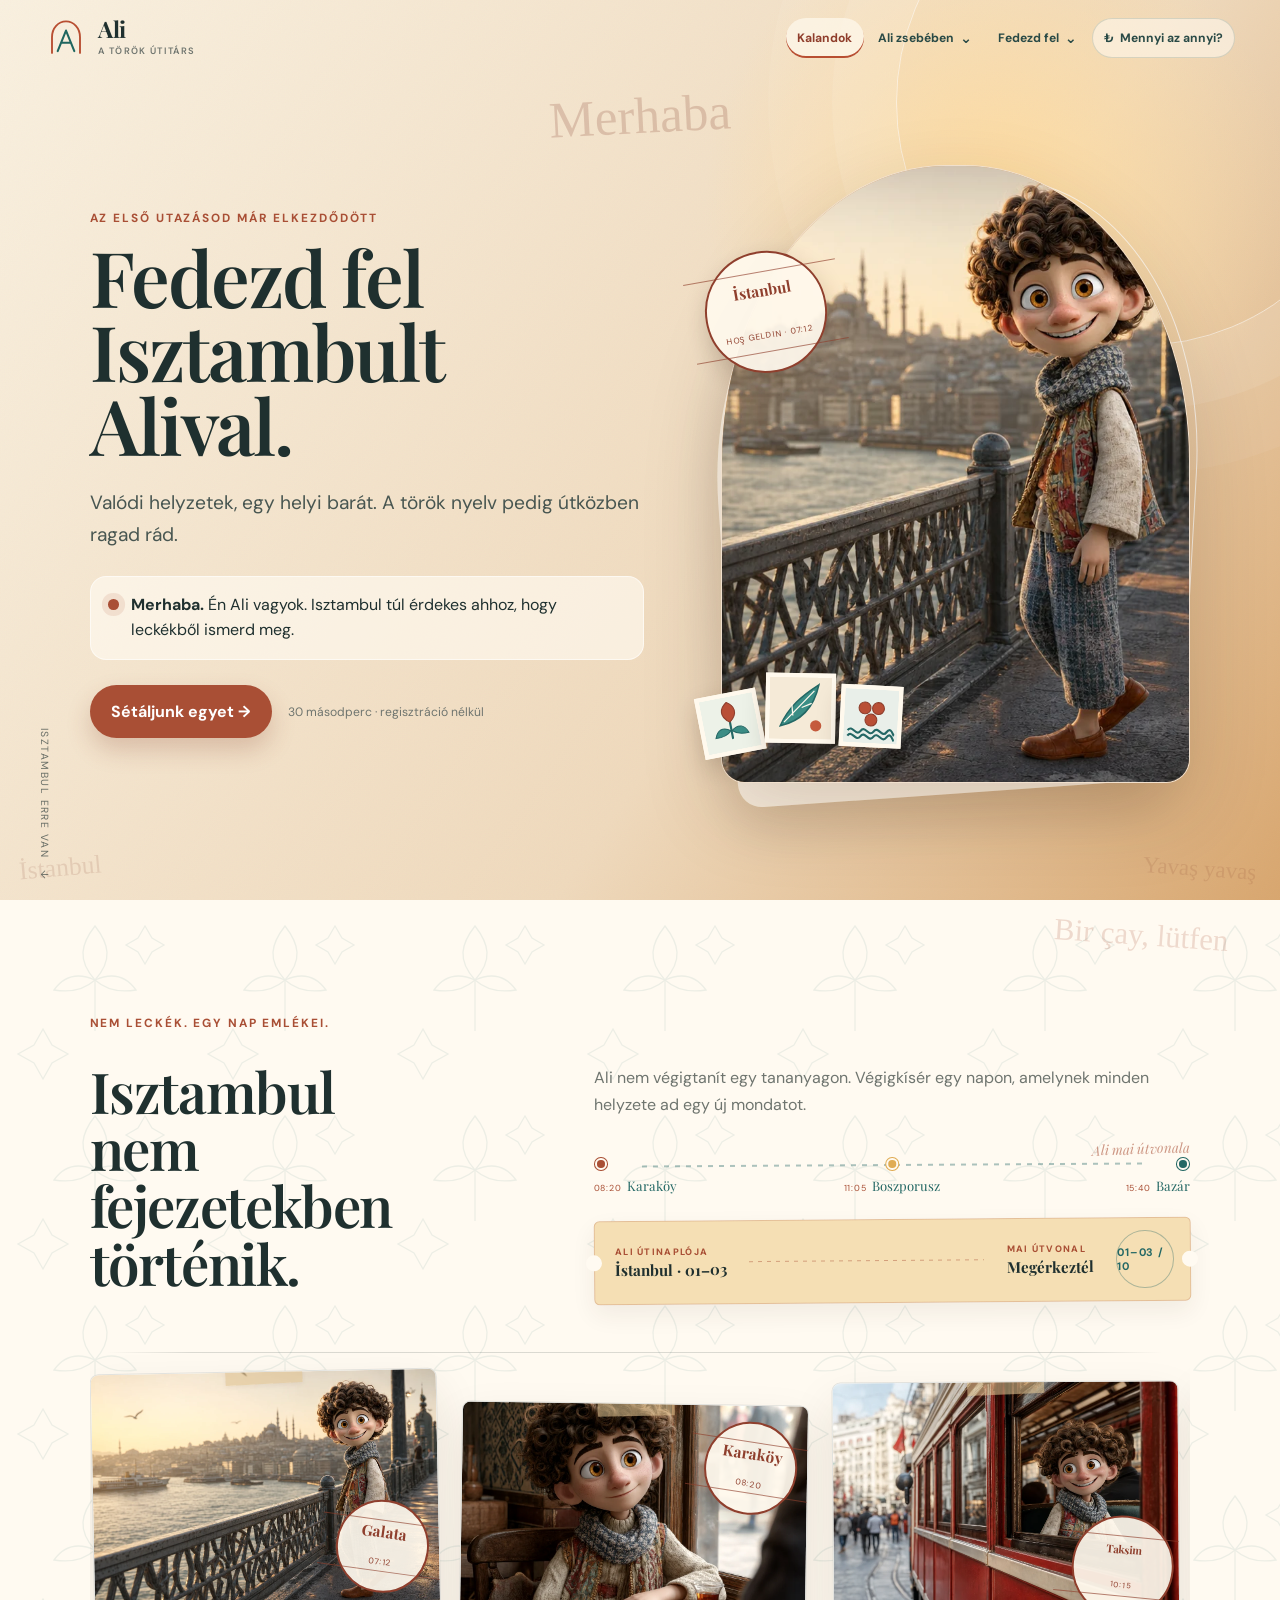
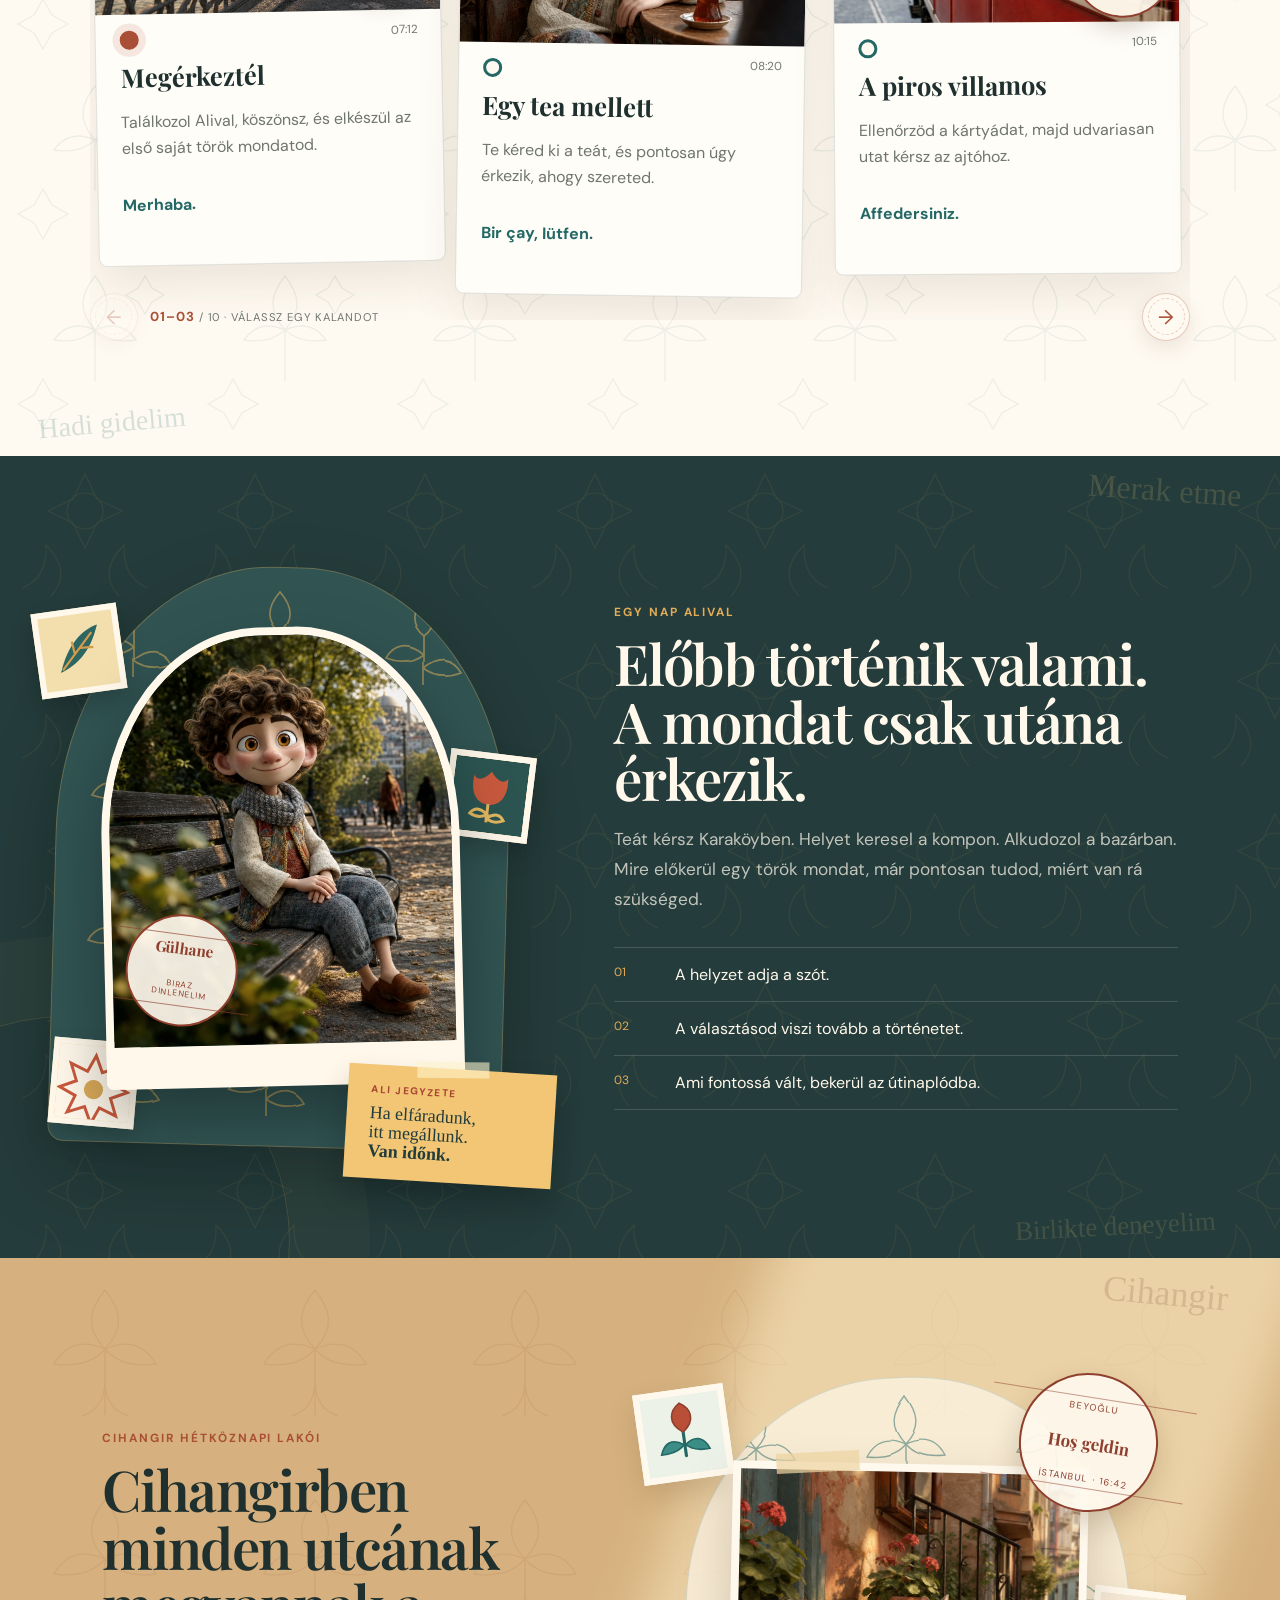
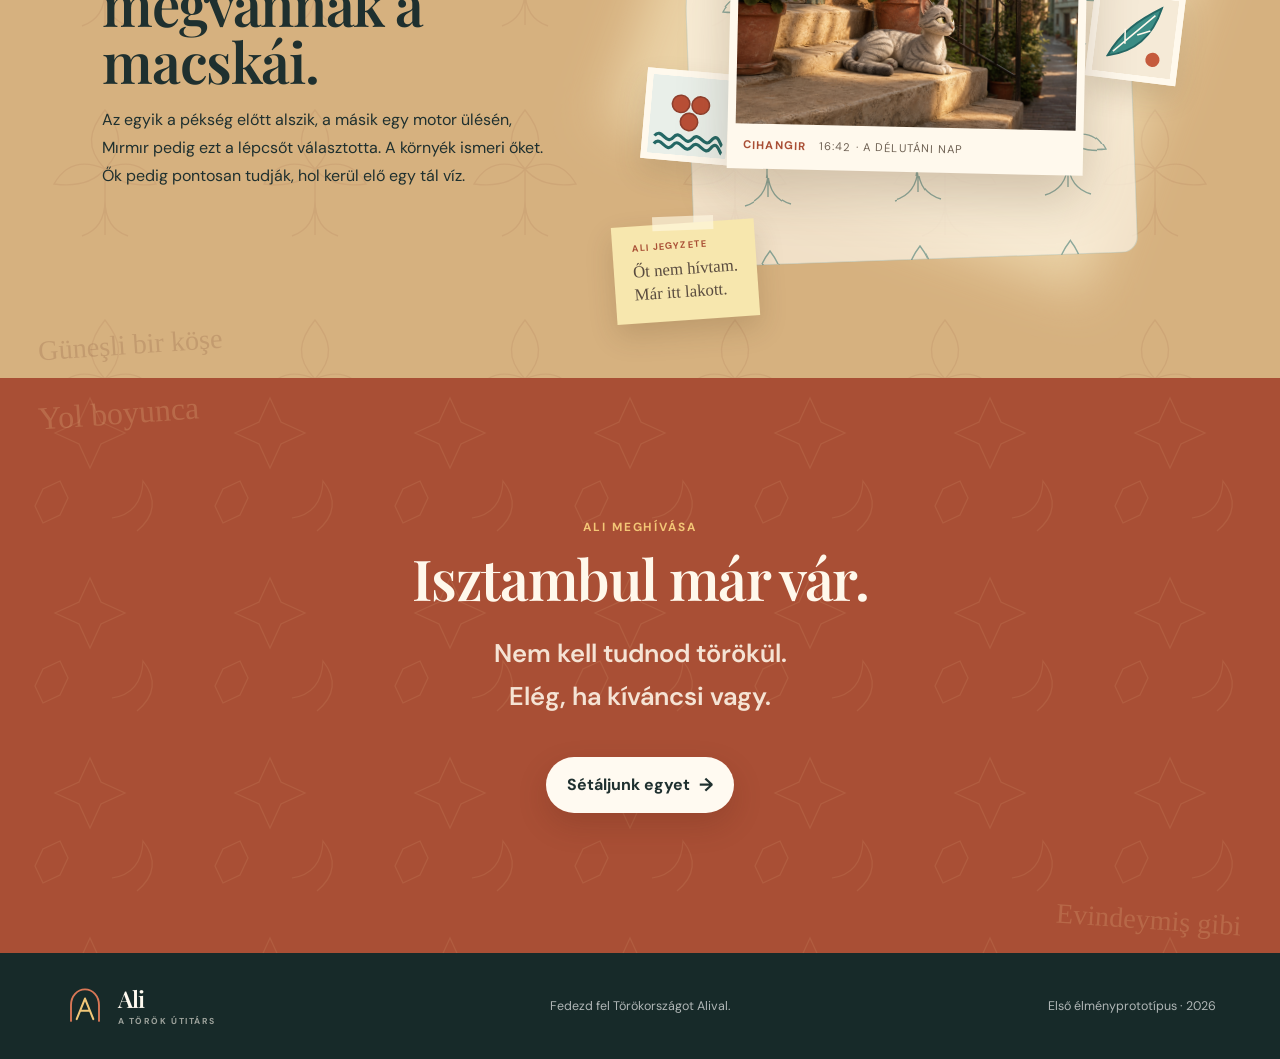
==== commit c81165be: "Separate alphabet and renumber A1 lessons" ====
--- a/index.html
+++ b/index.html
@@ -31,7 +31,8 @@
         <button class="nav-item nav-group-trigger" type="button" aria-expanded="false">Ali zsebében <span aria-hidden="true">⌄</span></button>
         <div class="nav-popover">
           <p><strong>Amit már együtt megtaláltunk</strong><small>A mondatok, amelyek útközben veled maradtak.</small></p>
-          <a href="szavak.html#szotar"><span>Útiszótár</span><small>Az első út összes szava</small></a>
+          <a href="szavak.html#abc"><span>Török ábécé</span><small>Az első 29 lépés</small></a>
+          <a href="szavak.html#szotar"><span>A1 szókincs</span><small>17 Ali-lecke összes szava</small></a>
           <a href="zseb.html#sajat-szavaim"><span>Saját szavaim</span><small>Elmentett mondatok és tanulókártyák</small></a>
         </div>
       </div>
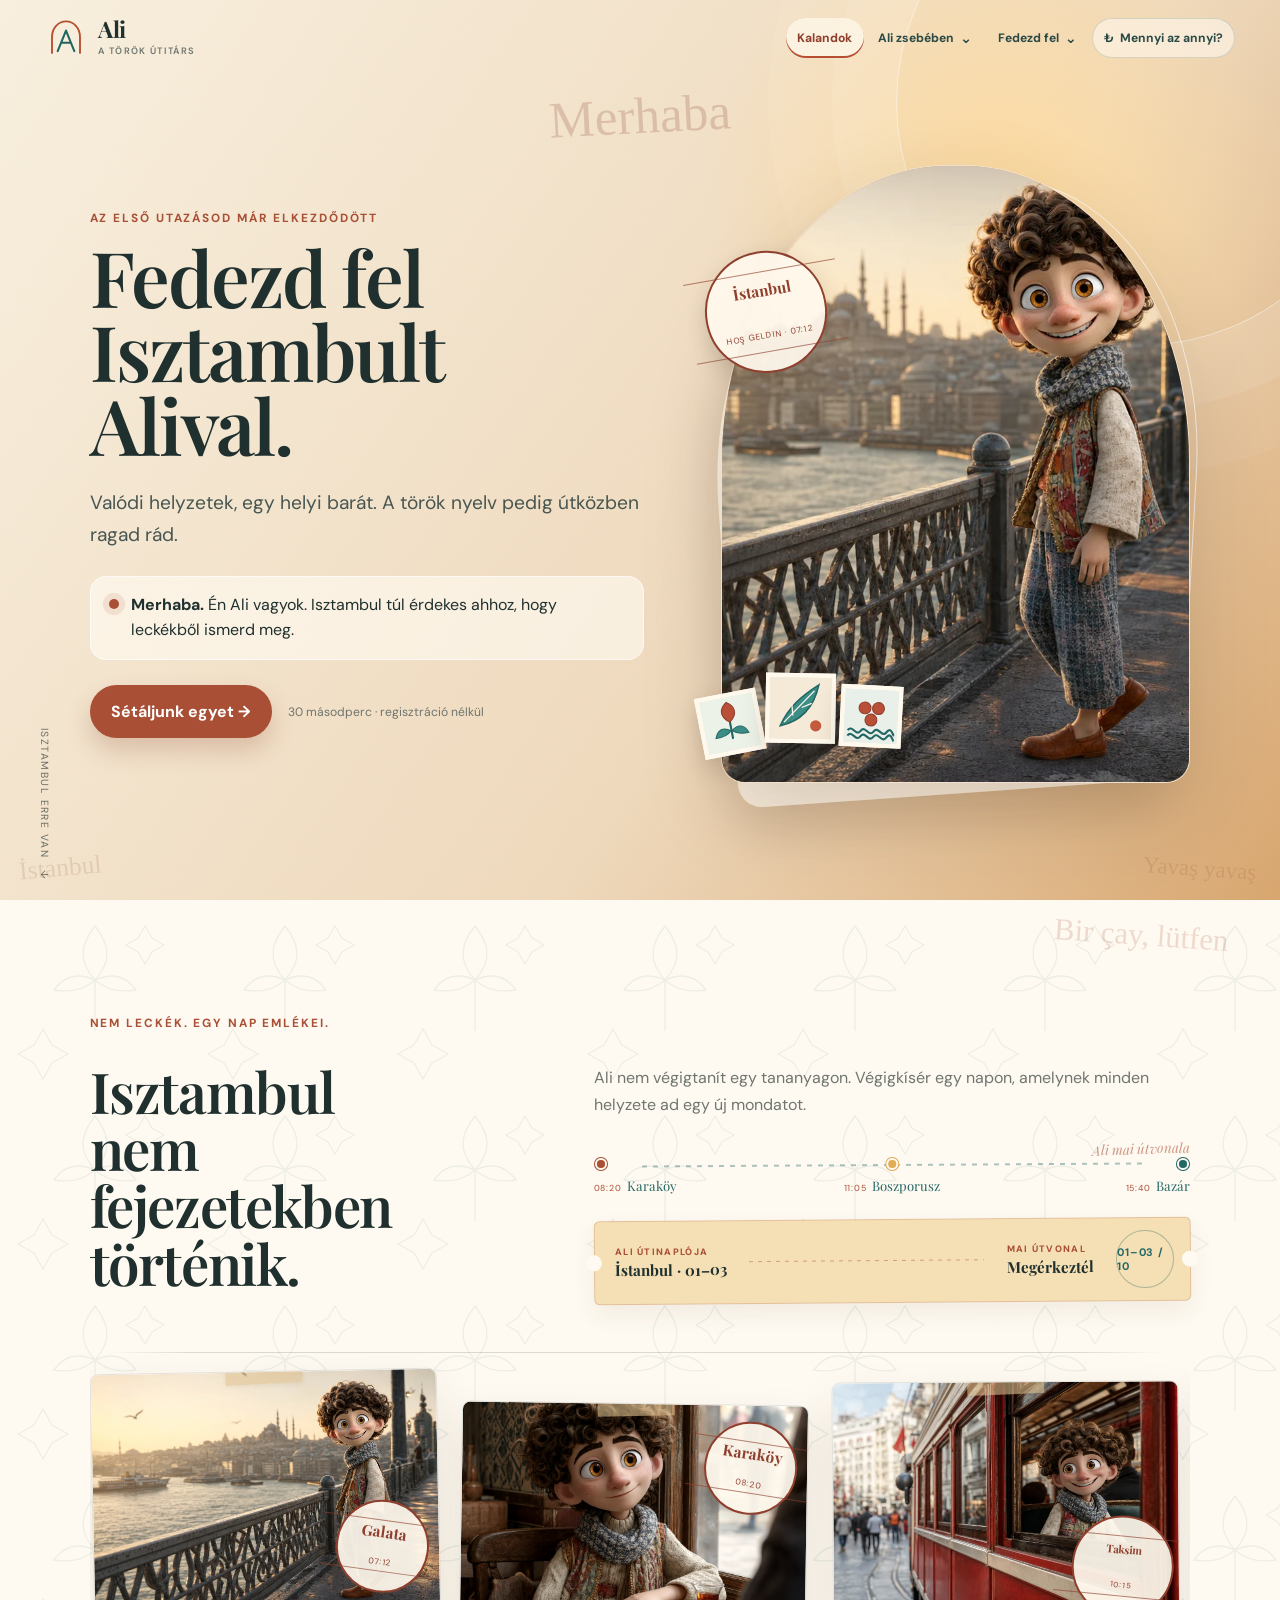
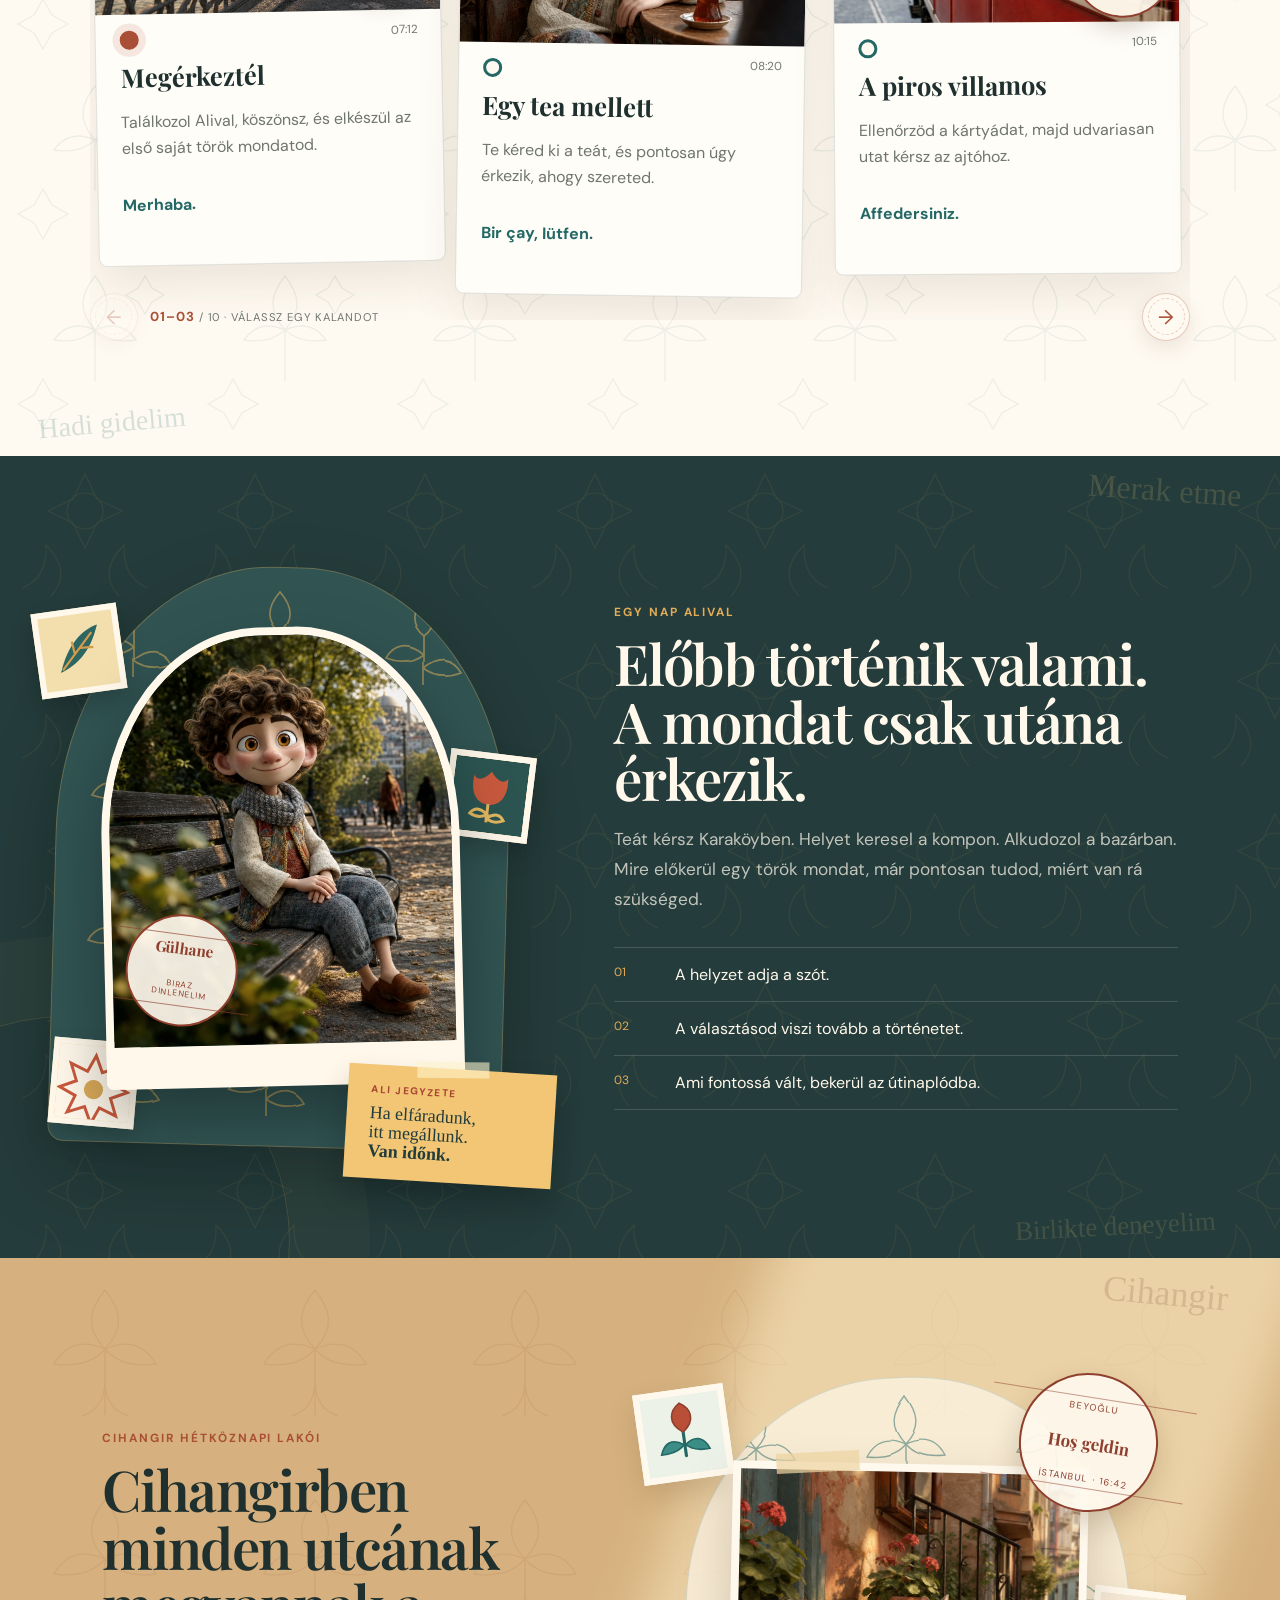
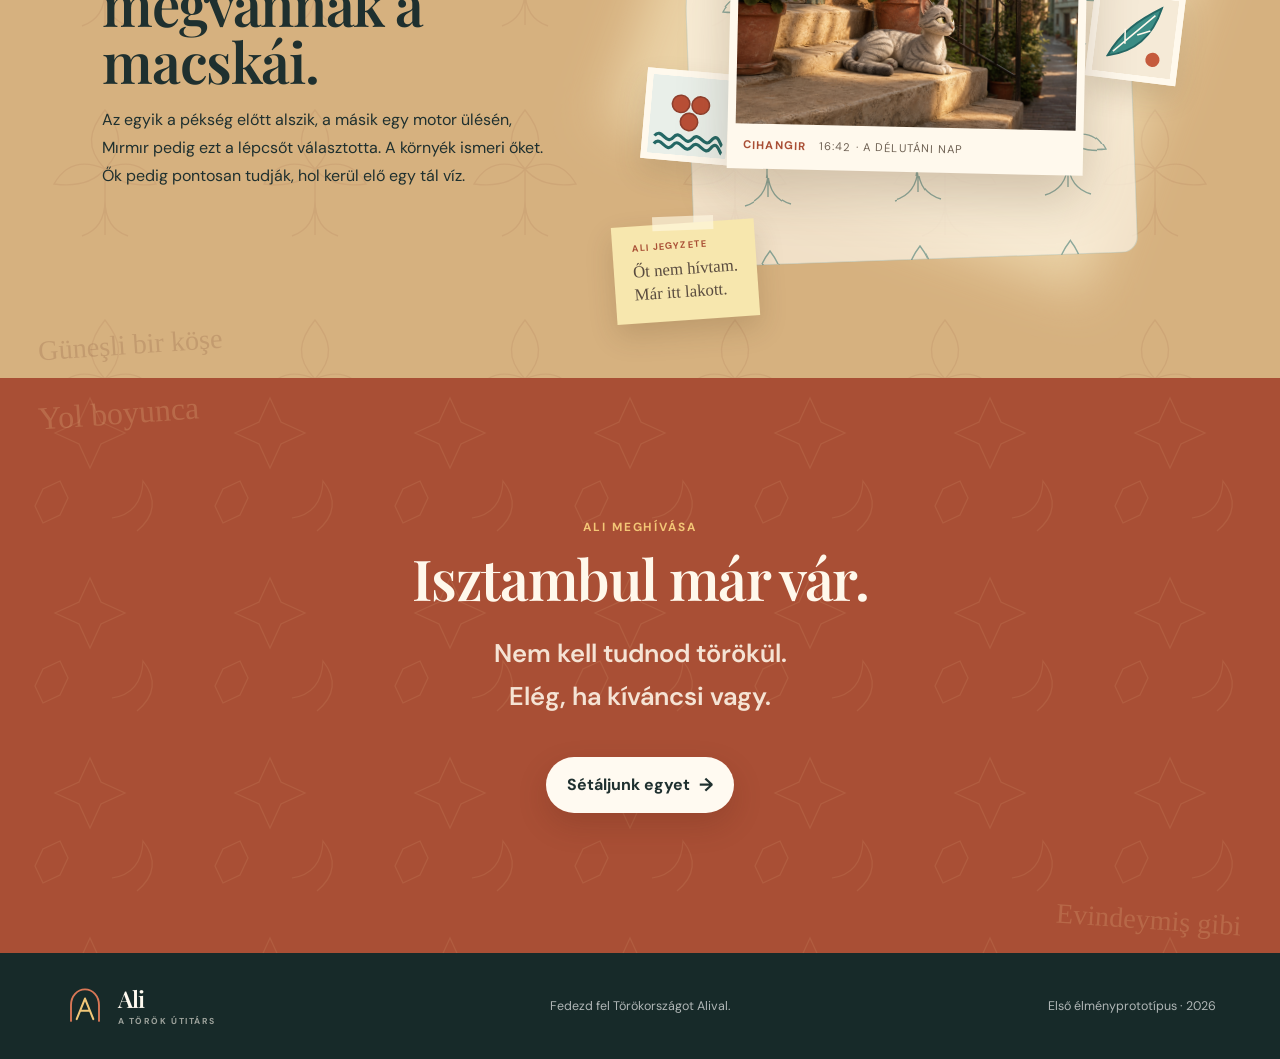
==== commit 18f958f9: "Use lowercase Turkish alphabet and Alfabe label" ====
--- a/index.html
+++ b/index.html
@@ -31,7 +31,7 @@
         <button class="nav-item nav-group-trigger" type="button" aria-expanded="false">Ali zsebében <span aria-hidden="true">⌄</span></button>
         <div class="nav-popover">
           <p><strong>Amit már együtt megtaláltunk</strong><small>A mondatok, amelyek útközben veled maradtak.</small></p>
-          <a href="szavak.html#abc"><span>Török ábécé</span><small>Az első 29 lépés</small></a>
+          <a href="szavak.html#abc"><span lang="tr">Alfabe</span><small>A török ábécé 29 betűje</small></a>
           <a href="szavak.html#szotar"><span>A1 szókincs</span><small>17 Ali-lecke összes szava</small></a>
           <a href="zseb.html#sajat-szavaim"><span>Saját szavaim</span><small>Elmentett mondatok és tanulókártyák</small></a>
         </div>
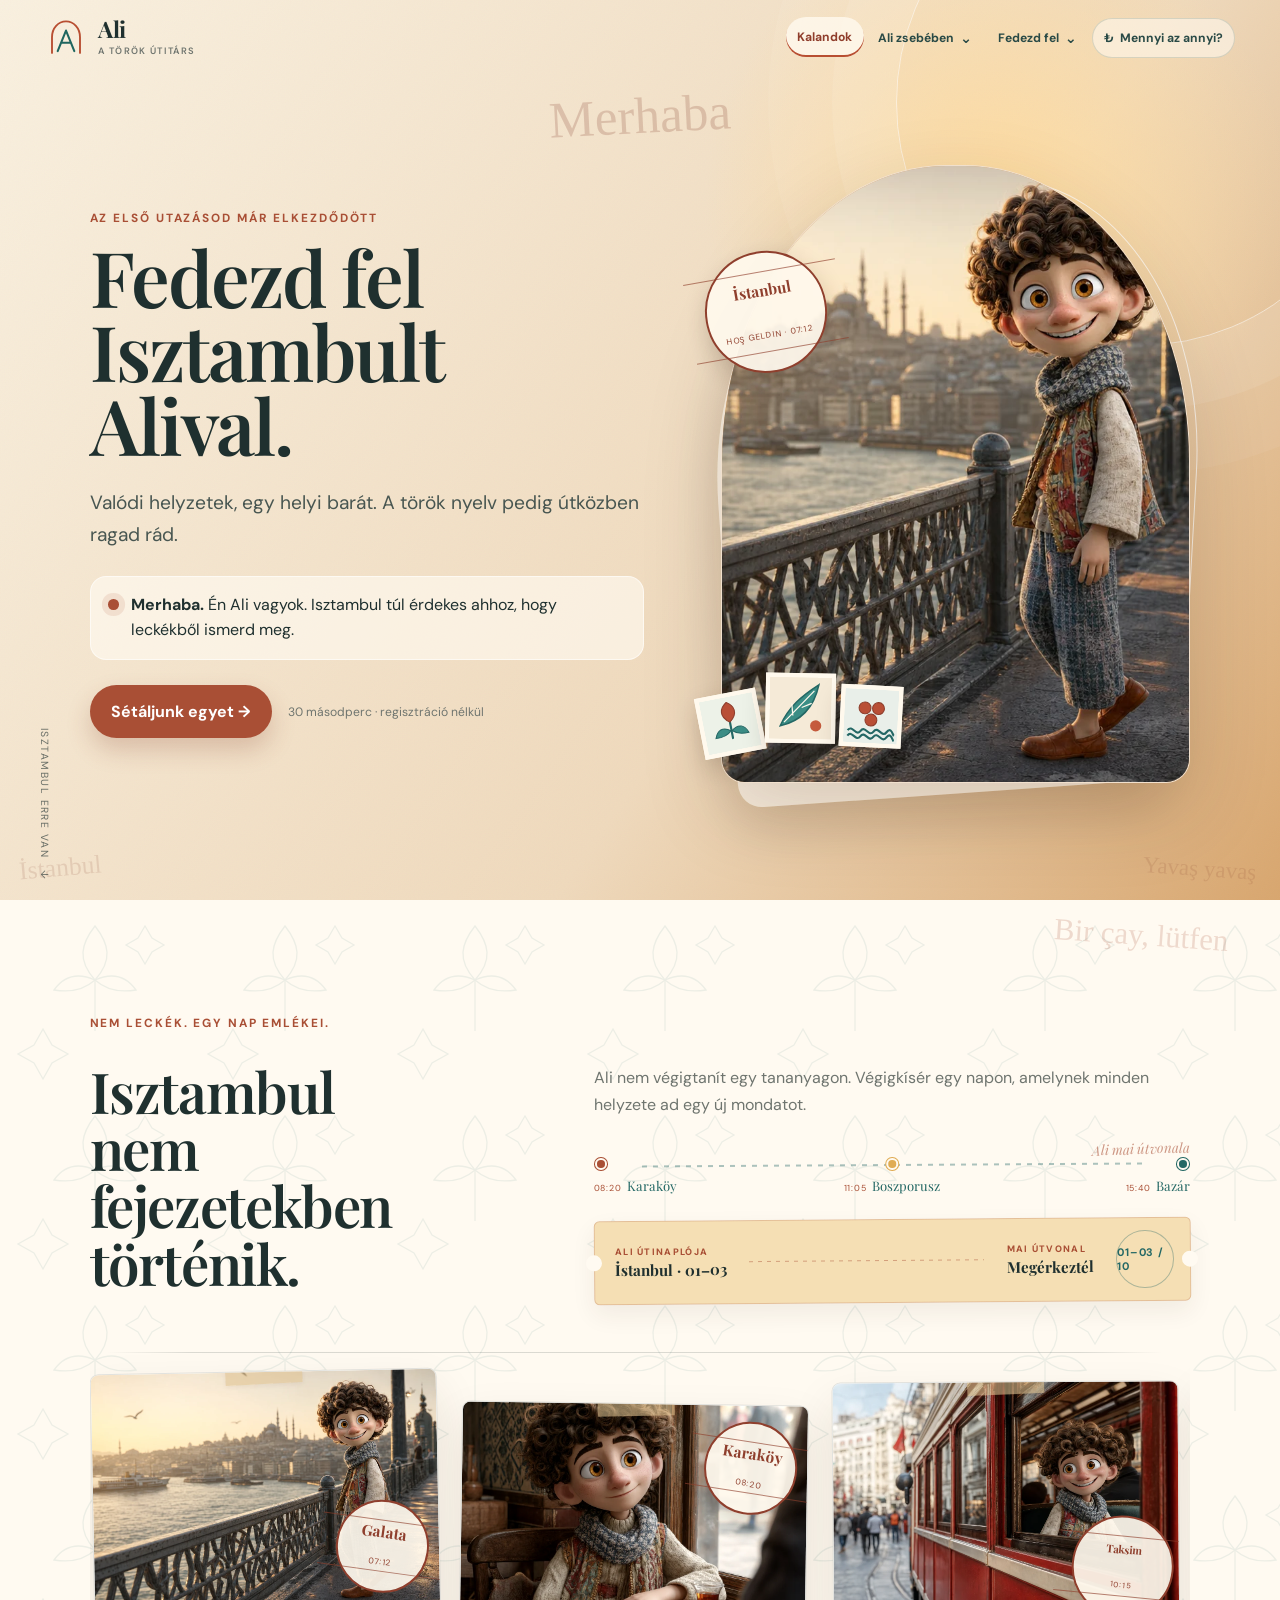
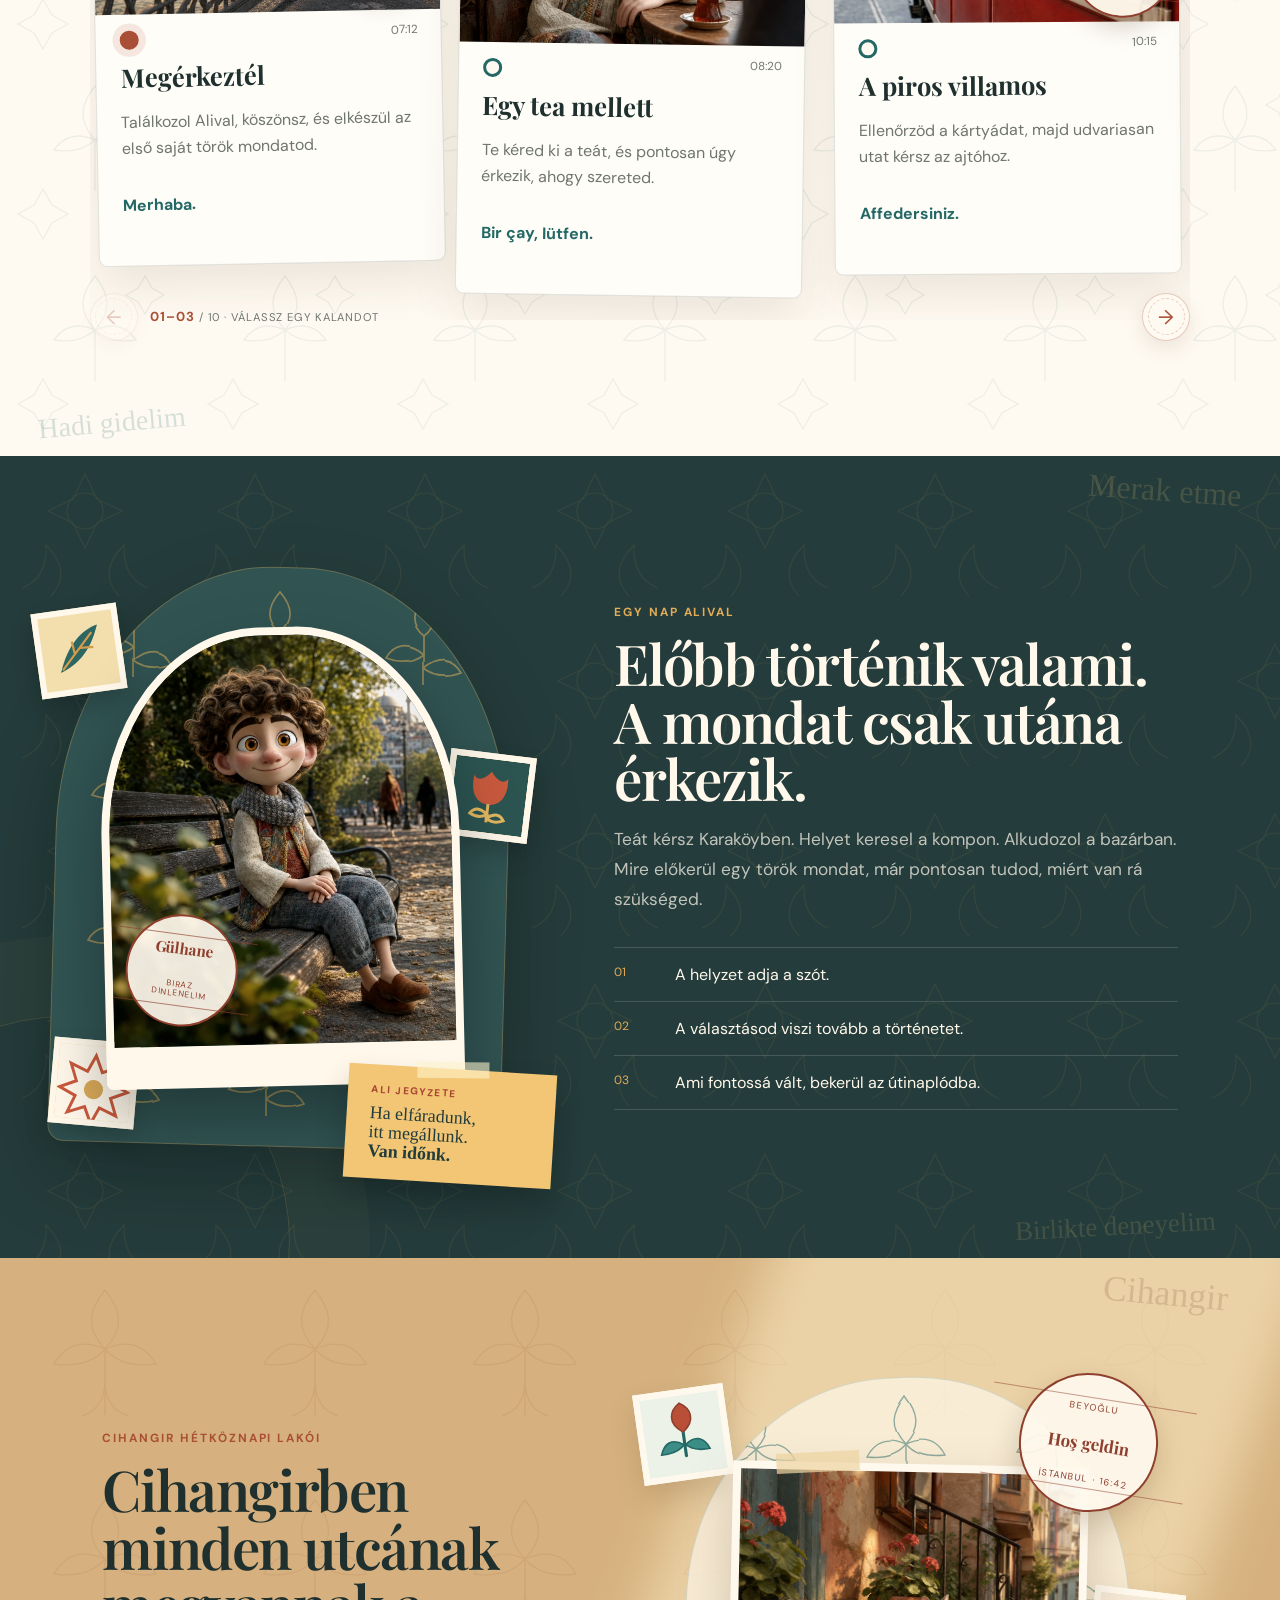
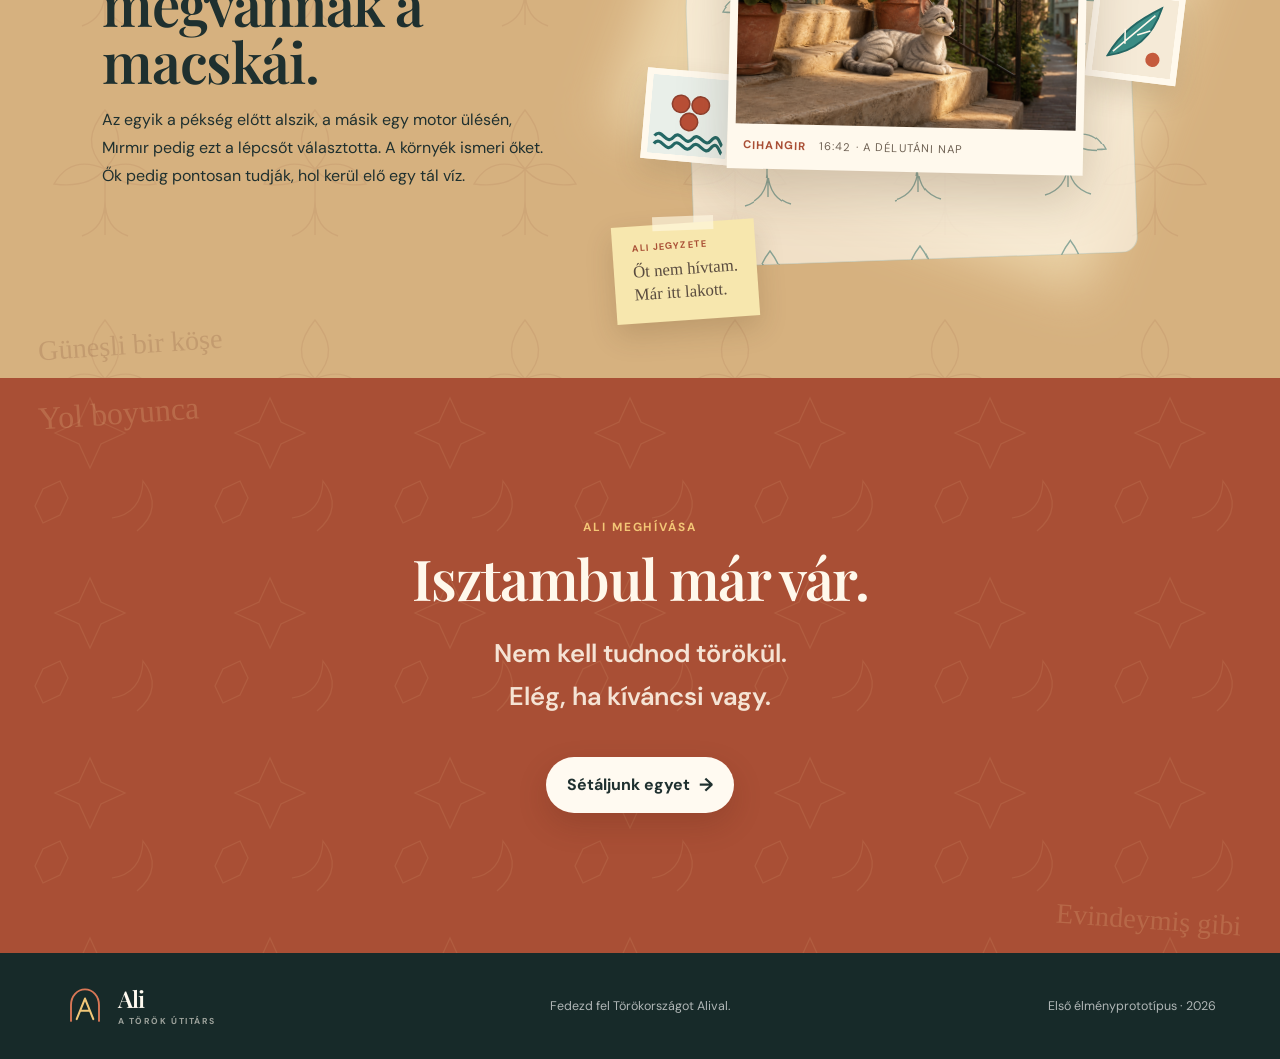
==== commit 485406f7: "Clarify navigation links and pronunciation cues" ====
--- a/index.html
+++ b/index.html
@@ -10,7 +10,7 @@
   <link rel="preconnect" href="https://fonts.gstatic.com" crossorigin />
   <link href="https://fonts.googleapis.com/css2?family=DM+Sans:wght@400;500;600;700&family=Playfair+Display:ital,wght@0,600;1,600&display=swap" rel="stylesheet" />
   <link rel="stylesheet" href="styles.css?v=55" />
-  <link rel="stylesheet" href="navigation.css?v=4" />
+  <link rel="stylesheet" href="navigation.css?v=5" />
 </head>
 <body data-section="kalandok">
   <a class="skip-link" href="#main">Ugrás a tartalomhoz</a>
@@ -326,7 +326,7 @@
 
   <div class="toast" role="status" aria-live="polite"></div>
     <script src="adventure-content.js?v=3"></script>
-    <script src="navigation.js?v=6"></script>
+<script src="navigation.js?v=7"></script>
     <script src="script.js?v=92"></script>
 </body>
 </html>
--- a/navigation.css
+++ b/navigation.css
@@ -28,8 +28,9 @@
 footer .footer-brand small { color:rgba(255,250,240,.58); font-size:.54rem; font-weight:700; letter-spacing:.18em; line-height:1.2; text-transform:uppercase; }
 footer.story-footer { display:flex; align-items:center; justify-content:space-between; gap:2rem; text-align:left; }
 .site-navigation { min-width:0; flex:1; display:flex; align-items:center; justify-content:flex-end; gap:.2rem; }
-.nav-item,.nav-group-trigger,.nav-journal { min-height:40px; display:inline-flex; align-items:center; gap:.35rem; border:0; border-radius:999px; padding:.55rem .72rem; color:#294a46; background:transparent; font-size:.76rem; font-weight:700; text-decoration:none; white-space:nowrap; cursor:pointer; }
-.nav-item:hover,.nav-group-trigger:hover,.nav-journal:hover,.nav-item.active,.nav-group.active > .nav-group-trigger { color:#8f3d2b; background:rgba(255,250,240,.66); }
+.nav-item,.nav-group-trigger,.nav-journal { min-height:40px; display:inline-flex; align-items:center; gap:.35rem; border:0; border-radius:999px; padding:.55rem .72rem; color:#294a46; background:transparent; font-size:.76rem; font-weight:700; text-decoration:none; white-space:nowrap; cursor:pointer; transition:color .18s ease,background .18s ease,box-shadow .18s ease,transform .18s ease; }
+.nav-item:hover,.nav-group-trigger:hover,.nav-journal:hover,.nav-item.active,.nav-group.active > .nav-group-trigger { color:#8f3d2b; background:rgba(255,250,240,.78); box-shadow:0 5px 16px rgba(37,78,73,.09); transform:translateY(-1px); }
+.nav-item:focus-visible,.nav-group-trigger:focus-visible,.nav-journal:focus-visible,.nav-popover a:focus-visible { outline:3px solid rgba(184,79,50,.3); outline-offset:3px; }
 .nav-item.active,.nav-group.active > .nav-group-trigger { box-shadow:inset 0 -2px #b84f32; }
 .nav-group { position:relative; }
 .nav-group-trigger > span { font-size:.9rem; transition:transform .2s ease; }
@@ -40,11 +41,15 @@
 .nav-popover > p { display:grid; gap:.18rem; margin:0 0 .35rem; padding:.7rem .8rem .85rem; border-bottom:1px solid rgba(31,102,95,.1); }
 .nav-popover > p strong { color:#254e49; font:600 1.05rem 'Playfair Display',serif; }
 .nav-popover > p small,.nav-popover a small,.nav-coming small { color:#747d78; font-size:.68rem; line-height:1.35; }
-.nav-popover a,.nav-coming { position:relative; display:grid; gap:.12rem; padding:.62rem .75rem; border-radius:10px; text-decoration:none; }
-.nav-popover a { color:#1c514c; }
-.nav-popover a:hover,.nav-popover a.current { background:#eaf3ec; }
-.nav-popover a.current::after { content:'Most itt'; position:absolute; right:.7rem; top:.7rem; color:#a64c35; font-size:.56rem; font-weight:800; letter-spacing:.08em; text-transform:uppercase; }
-.nav-popover a > span,.nav-coming > span { padding-right:3.3rem; font-size:.78rem; font-weight:700; }
+.nav-popover a,.nav-coming { position:relative; display:grid; gap:.12rem; padding:.68rem 3rem .68rem .78rem; border-radius:12px; text-decoration:none; }
+.nav-popover a { border:1px solid rgba(31,102,95,.09); color:#1c514c; background:rgba(255,255,255,.28); cursor:pointer; transition:background .18s ease,border-color .18s ease,box-shadow .18s ease,transform .18s ease; }
+.nav-popover a + a { margin-top:.24rem; }
+.nav-popover a:hover,.nav-popover a:focus-visible { border-color:rgba(31,102,95,.2); background:#eaf3ec; box-shadow:0 7px 18px rgba(31,77,71,.1); transform:translateX(3px); }
+.nav-popover a.current { padding-right:5.7rem; border-color:rgba(31,102,95,.14); background:#eaf3ec; }
+.nav-popover a:not(.current)::after { content:'→'; position:absolute; right:.72rem; top:50%; width:1.65rem; height:1.65rem; display:grid; place-items:center; border:1px solid rgba(31,102,95,.15); border-radius:50%; color:#25645e; background:#fffaf0; font-size:.82rem; font-weight:800; transform:translateY(-50%); transition:color .18s ease,background .18s ease,transform .18s ease; }
+.nav-popover a:not(.current):hover::after,.nav-popover a:not(.current):focus-visible::after { color:#fffaf0; background:#25645e; transform:translate(2px,-50%); }
+.nav-popover a.current::after { content:'Most itt · →'; position:absolute; right:.72rem; top:50%; color:#a64c35; font-size:.54rem; font-weight:800; letter-spacing:.06em; text-transform:uppercase; transform:translateY(-50%); }
+.nav-popover a > span,.nav-coming > span { font-size:.78rem; font-weight:700; }
 .nav-coming { color:#68736e; }
 .nav-coming::after { content:'Hamarosan'; position:absolute; right:.7rem; top:.68rem; color:#a05b47; font-size:.52rem; font-weight:800; letter-spacing:.07em; text-transform:uppercase; }
 .nav-coming.compact { padding-block:.5rem; }
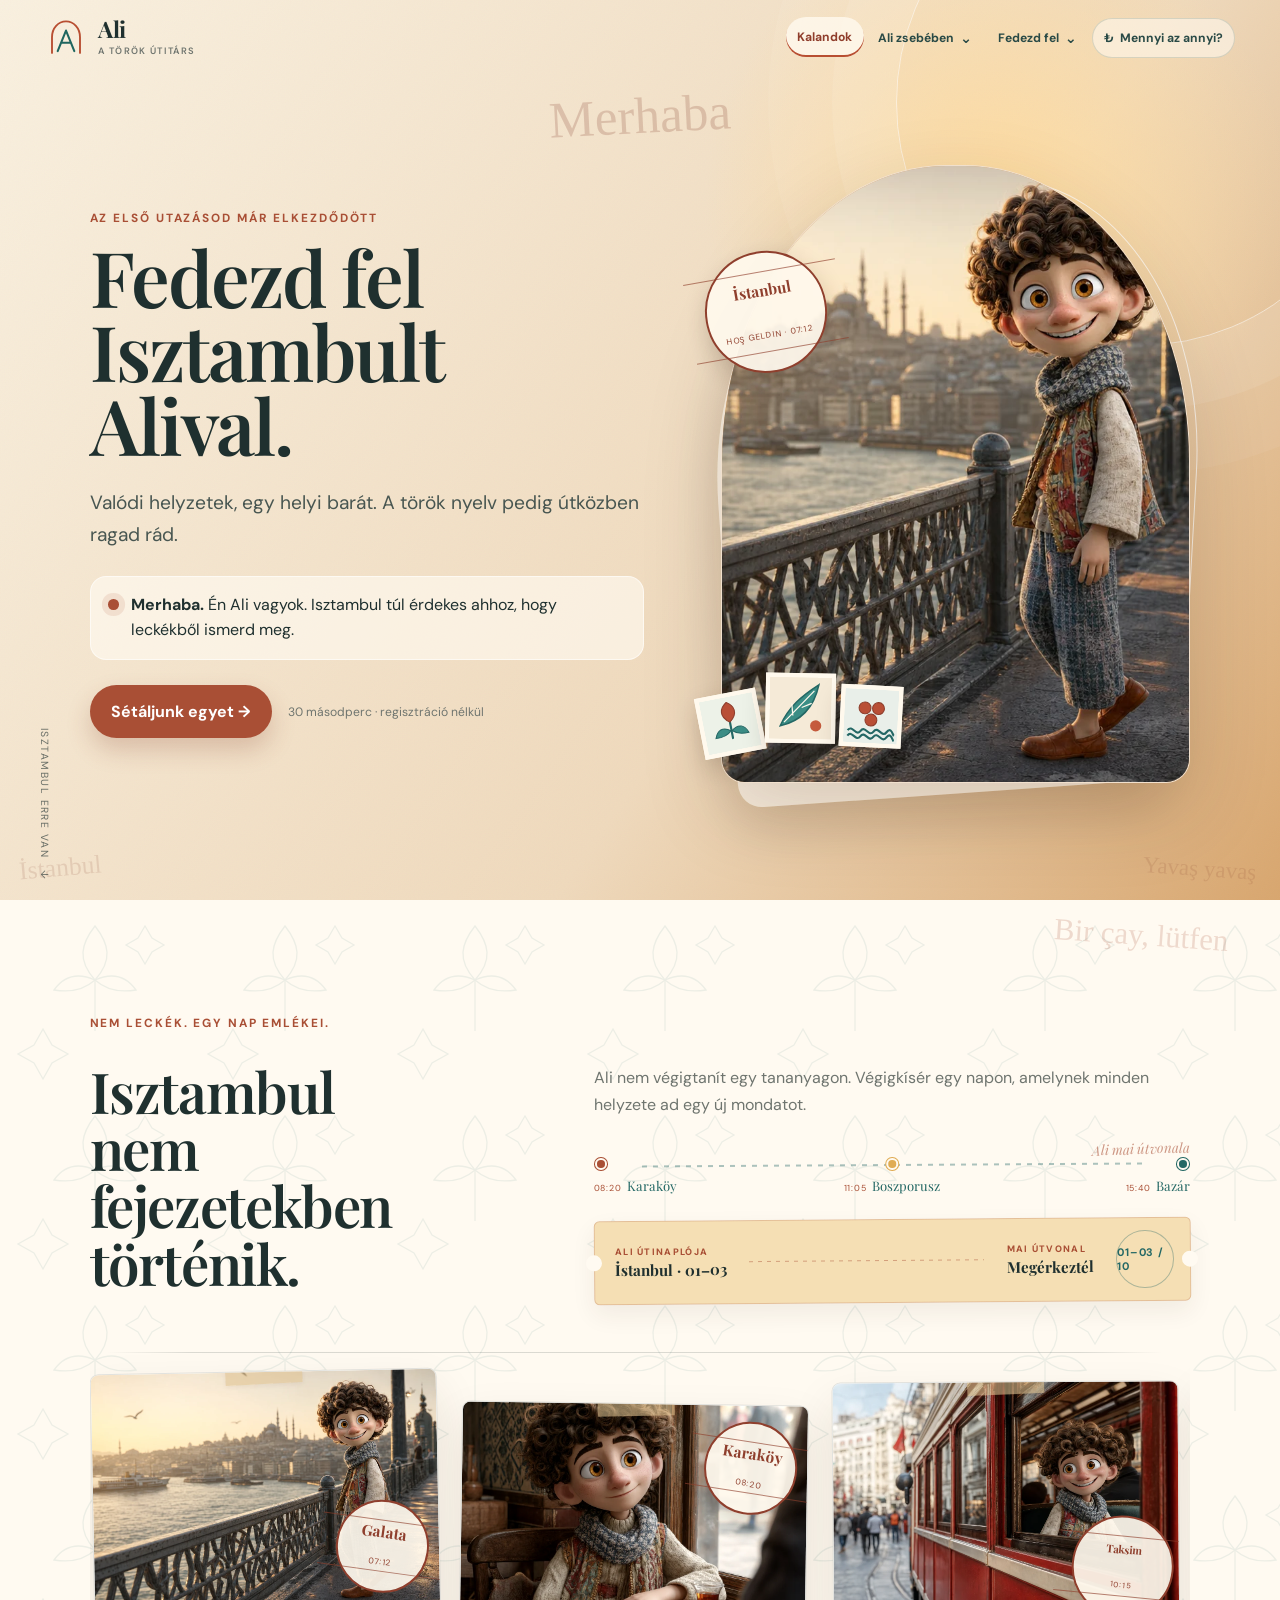
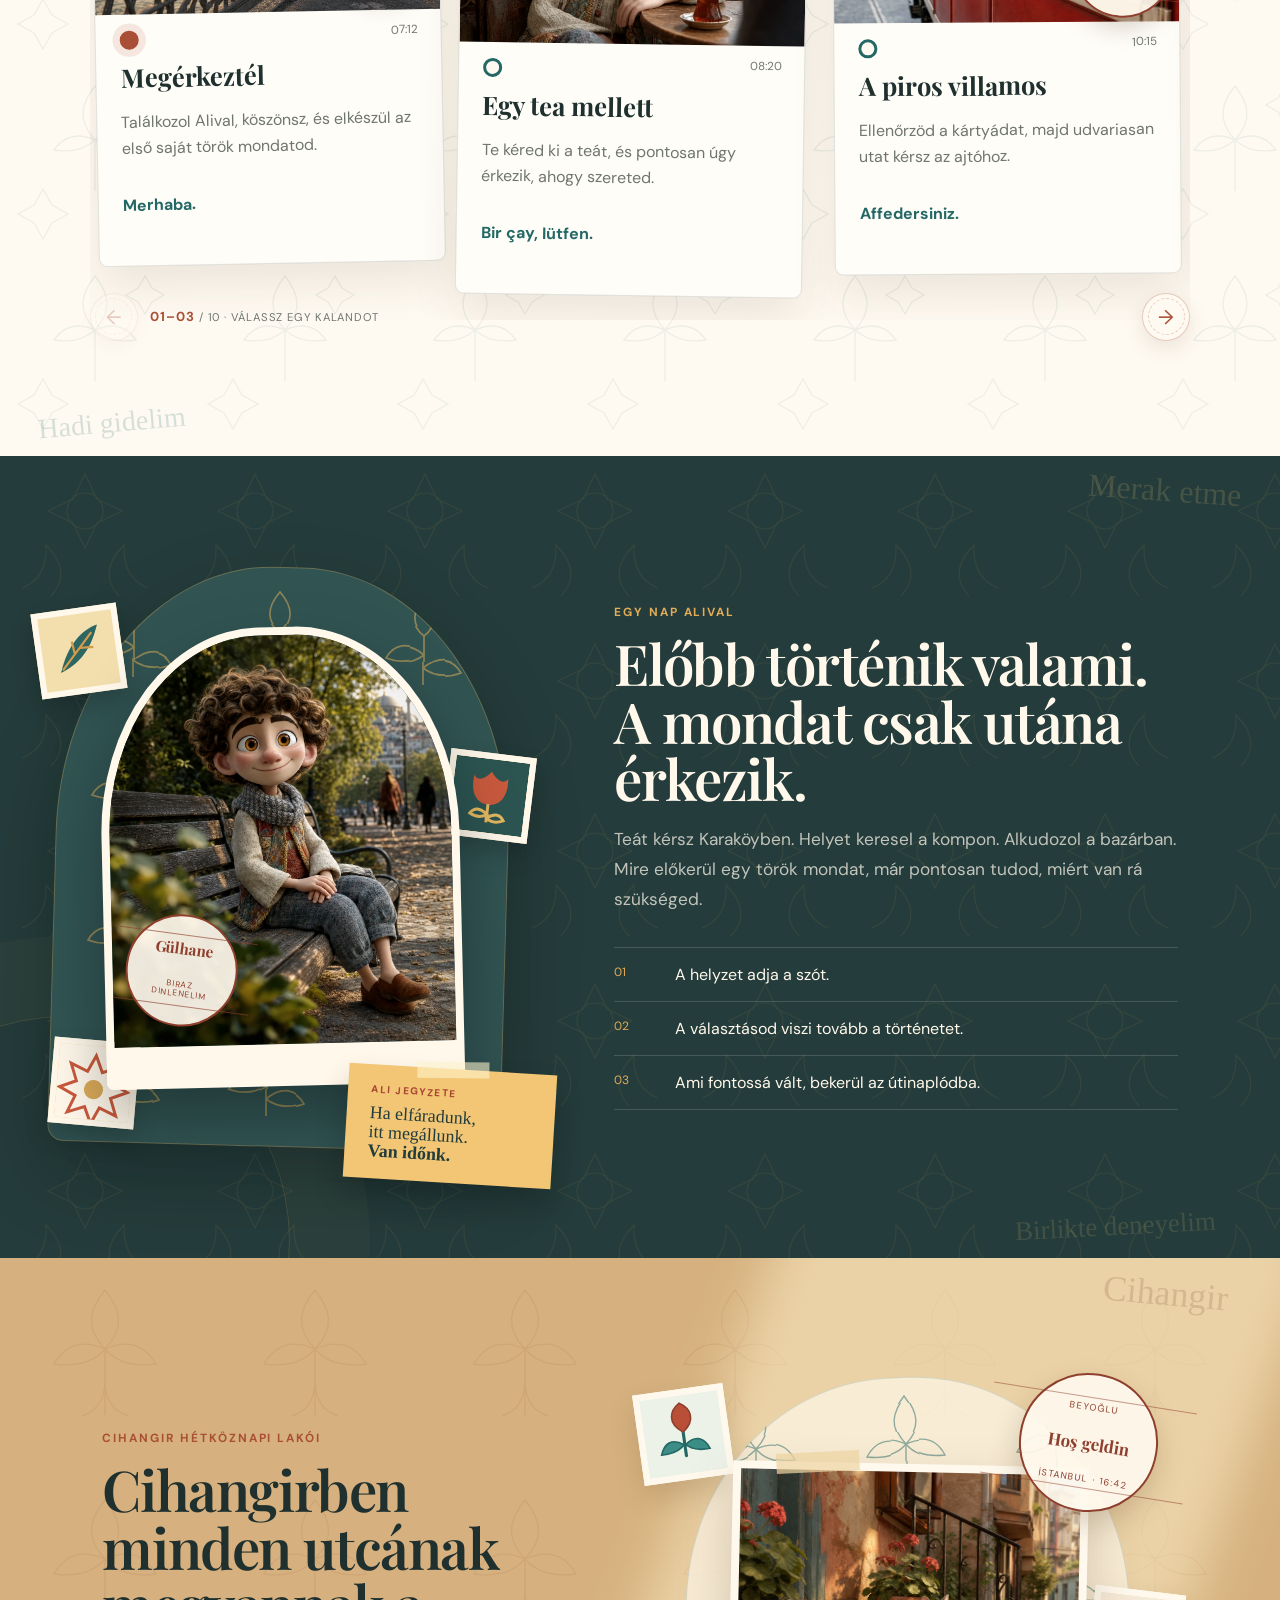
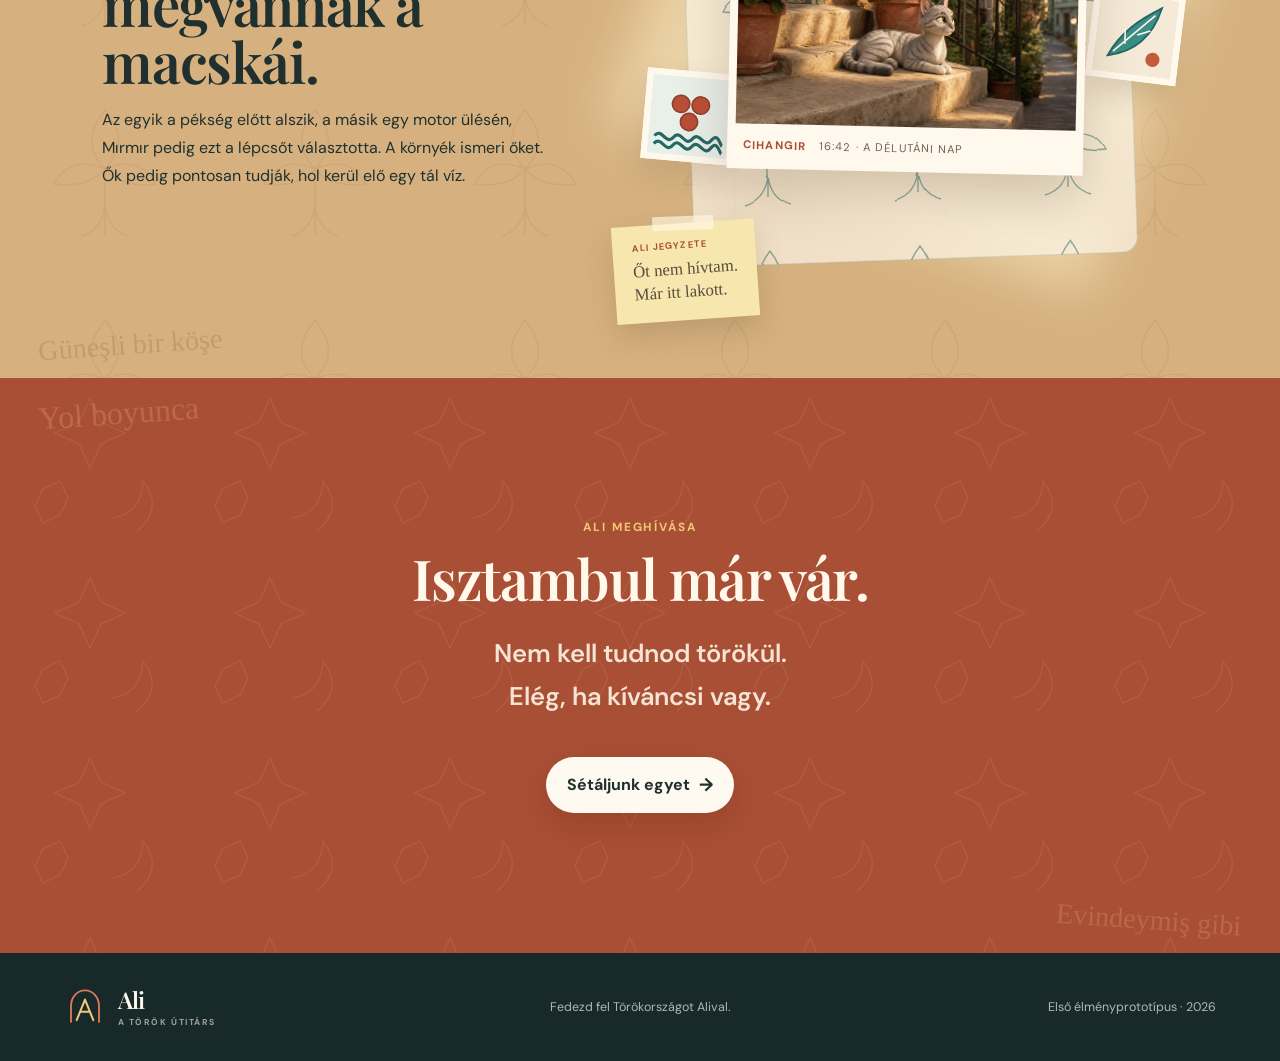
==== commit a5b68f72: "Improve mobile responsiveness across site" ====
--- a/index.html
+++ b/index.html
@@ -10,7 +10,7 @@
   <link rel="preconnect" href="https://fonts.gstatic.com" crossorigin />
   <link href="https://fonts.googleapis.com/css2?family=DM+Sans:wght@400;500;600;700&family=Playfair+Display:ital,wght@0,600;1,600&display=swap" rel="stylesheet" />
   <link rel="stylesheet" href="styles.css?v=55" />
-  <link rel="stylesheet" href="navigation.css?v=5" />
+  <link rel="stylesheet" href="navigation.css?v=7" />
 </head>
 <body data-section="kalandok">
   <a class="skip-link" href="#main">Ugrás a tartalomhoz</a>
--- a/navigation.css
+++ b/navigation.css
@@ -2,6 +2,7 @@
 .global-header.header-overlay { position:absolute; z-index:20; inset:0 0 auto; }
 .global-header.header-solid { position:sticky; z-index:20; top:0; border-bottom:1px solid rgba(24,59,56,.12); background:rgba(251,246,236,.94); backdrop-filter:blur(16px); }
 .global-header .brand { flex:0 0 auto; }
+.global-header .brand, footer .footer-brand { min-height:44px; }
 .global-header .brand-mark { width:42px; height:42px; display:grid; color:var(--nav-teal); }
 .global-header .brand-mark svg { width:100%; height:100%; fill:none; overflow:visible; }
 .global-header .brand-mark path { fill:none; stroke-linecap:round; stroke-linejoin:round; }
@@ -41,15 +42,15 @@
 .nav-popover > p { display:grid; gap:.18rem; margin:0 0 .35rem; padding:.7rem .8rem .85rem; border-bottom:1px solid rgba(31,102,95,.1); }
 .nav-popover > p strong { color:#254e49; font:600 1.05rem 'Playfair Display',serif; }
 .nav-popover > p small,.nav-popover a small,.nav-coming small { color:#747d78; font-size:.68rem; line-height:1.35; }
-.nav-popover a,.nav-coming { position:relative; display:grid; gap:.12rem; padding:.68rem 3rem .68rem .78rem; border-radius:12px; text-decoration:none; }
+.nav-popover a,.nav-coming { position:relative; display:grid; gap:.12rem; padding:.68rem .78rem; border-radius:12px; text-decoration:none; }
 .nav-popover a { border:1px solid rgba(31,102,95,.09); color:#1c514c; background:rgba(255,255,255,.28); cursor:pointer; transition:background .18s ease,border-color .18s ease,box-shadow .18s ease,transform .18s ease; }
 .nav-popover a + a { margin-top:.24rem; }
 .nav-popover a:hover,.nav-popover a:focus-visible { border-color:rgba(31,102,95,.2); background:#eaf3ec; box-shadow:0 7px 18px rgba(31,77,71,.1); transform:translateX(3px); }
-.nav-popover a.current { padding-right:5.7rem; border-color:rgba(31,102,95,.14); background:#eaf3ec; }
-.nav-popover a:not(.current)::after { content:'→'; position:absolute; right:.72rem; top:50%; width:1.65rem; height:1.65rem; display:grid; place-items:center; border:1px solid rgba(31,102,95,.15); border-radius:50%; color:#25645e; background:#fffaf0; font-size:.82rem; font-weight:800; transform:translateY(-50%); transition:color .18s ease,background .18s ease,transform .18s ease; }
-.nav-popover a:not(.current):hover::after,.nav-popover a:not(.current):focus-visible::after { color:#fffaf0; background:#25645e; transform:translate(2px,-50%); }
-.nav-popover a.current::after { content:'Most itt · →'; position:absolute; right:.72rem; top:50%; color:#a64c35; font-size:.54rem; font-weight:800; letter-spacing:.06em; text-transform:uppercase; transform:translateY(-50%); }
+.nav-popover a.current { border-color:rgba(31,102,95,.14); background:#eaf3ec; }
 .nav-popover a > span,.nav-coming > span { font-size:.78rem; font-weight:700; }
+.nav-popover a:not(.current) > span::after { content:' →'; display:inline-block; margin-left:.2rem; color:#a64c35; font-size:.72rem; transition:transform .18s ease; }
+.nav-popover a:not(.current):hover > span::after,.nav-popover a:not(.current):focus-visible > span::after { transform:translateX(2px); }
+.nav-popover a.current > span::after { content:' · most itt'; color:#a64c35; font-size:.54rem; font-weight:800; letter-spacing:.05em; text-transform:uppercase; }
 .nav-coming { color:#68736e; }
 .nav-coming::after { content:'Hamarosan'; position:absolute; right:.7rem; top:.68rem; color:#a05b47; font-size:.52rem; font-weight:800; letter-spacing:.07em; text-transform:uppercase; }
 .nav-coming.compact { padding-block:.5rem; }
@@ -70,6 +71,7 @@
   body.navigation-open { overflow:hidden; }
   .global-header { min-height:68px; justify-content:space-between; padding:.65rem 1rem; }
   .global-header.header-solid { position:sticky; }
+  .global-header.header-solid.menu-open { backdrop-filter:none; }
   .menu-toggle { position:relative; z-index:42; display:grid; }
   .global-header.menu-open .menu-toggle > span:nth-child(1) { transform:translateY(5.5px) rotate(45deg); }
   .global-header.menu-open .menu-toggle > span:nth-child(2) { opacity:0; }
@@ -116,6 +118,8 @@
 
 @media (max-width:520px) {
   .pronunciation-coming { width:1.42em; height:1.42em; margin-left:.3em; }
+  .day-thread a,
+  .back { min-height:44px; display:inline-flex; align-items:center; }
 }
 
 @media print {
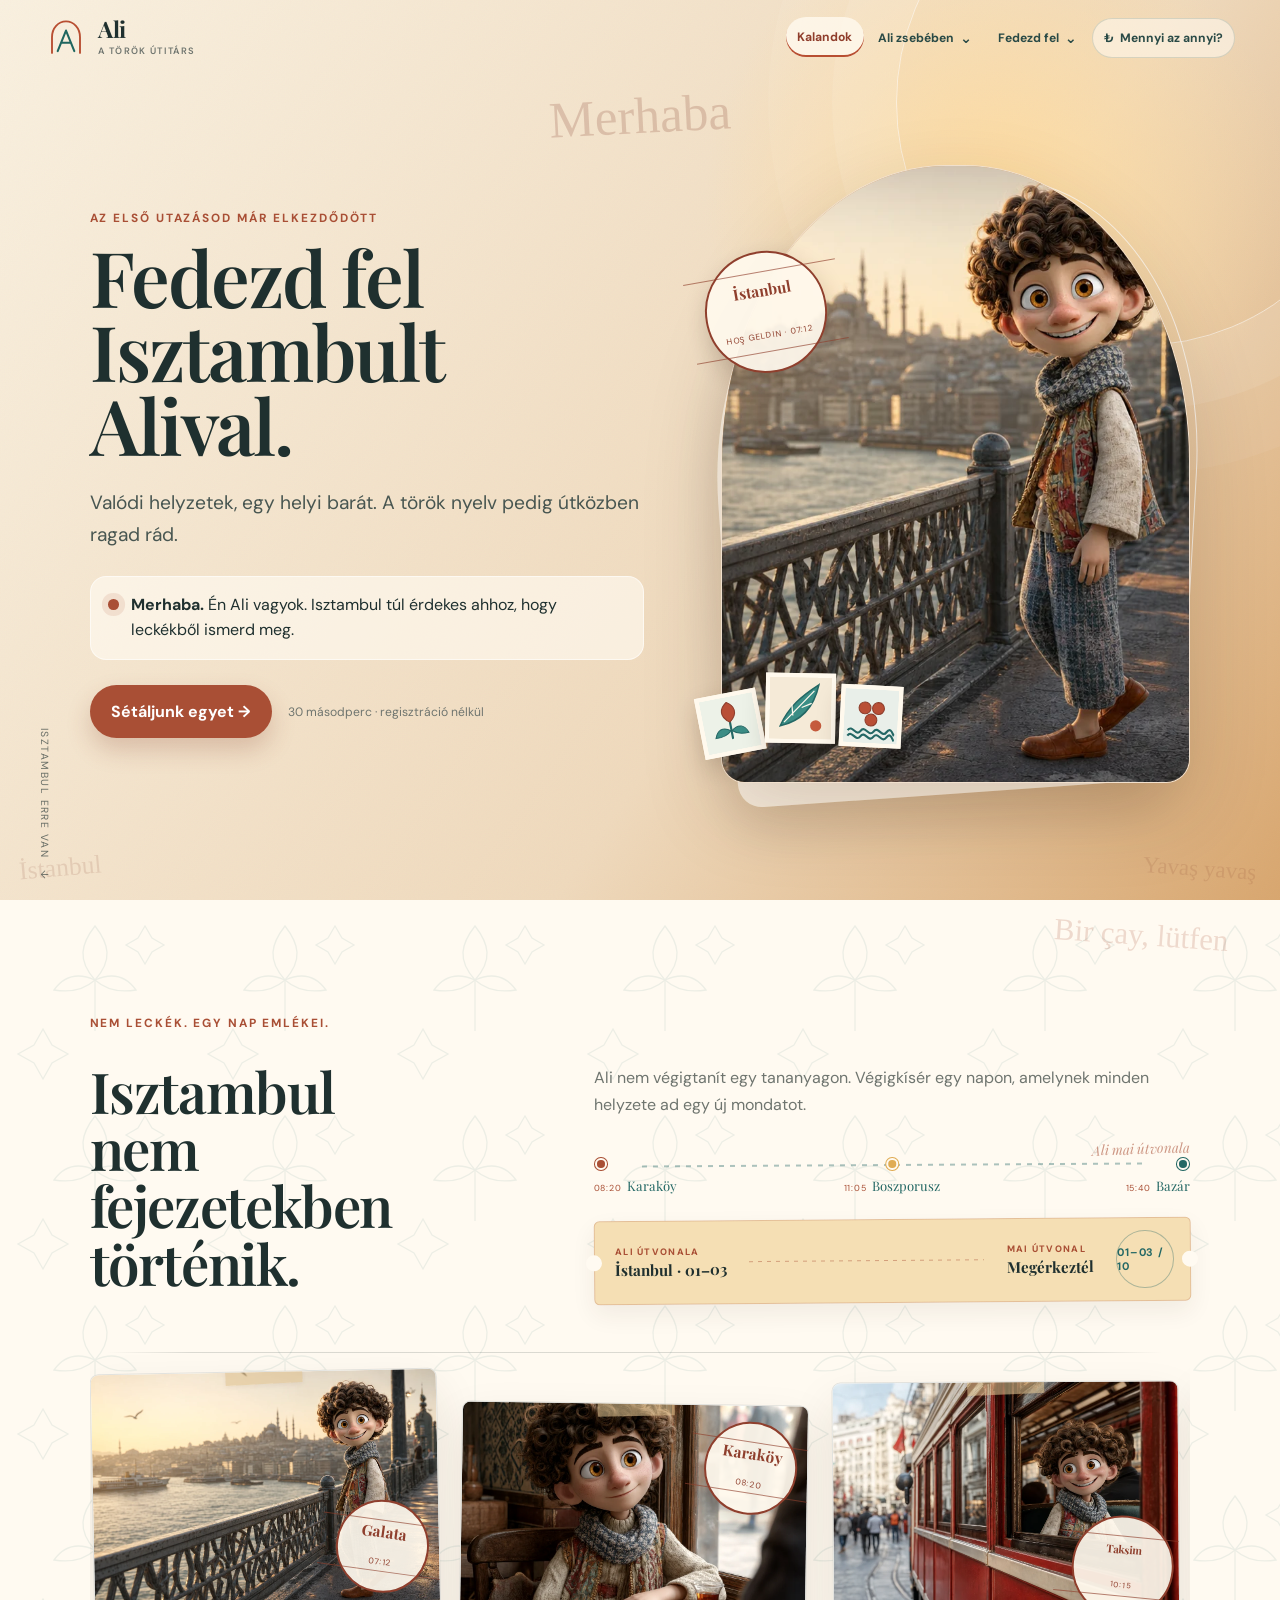
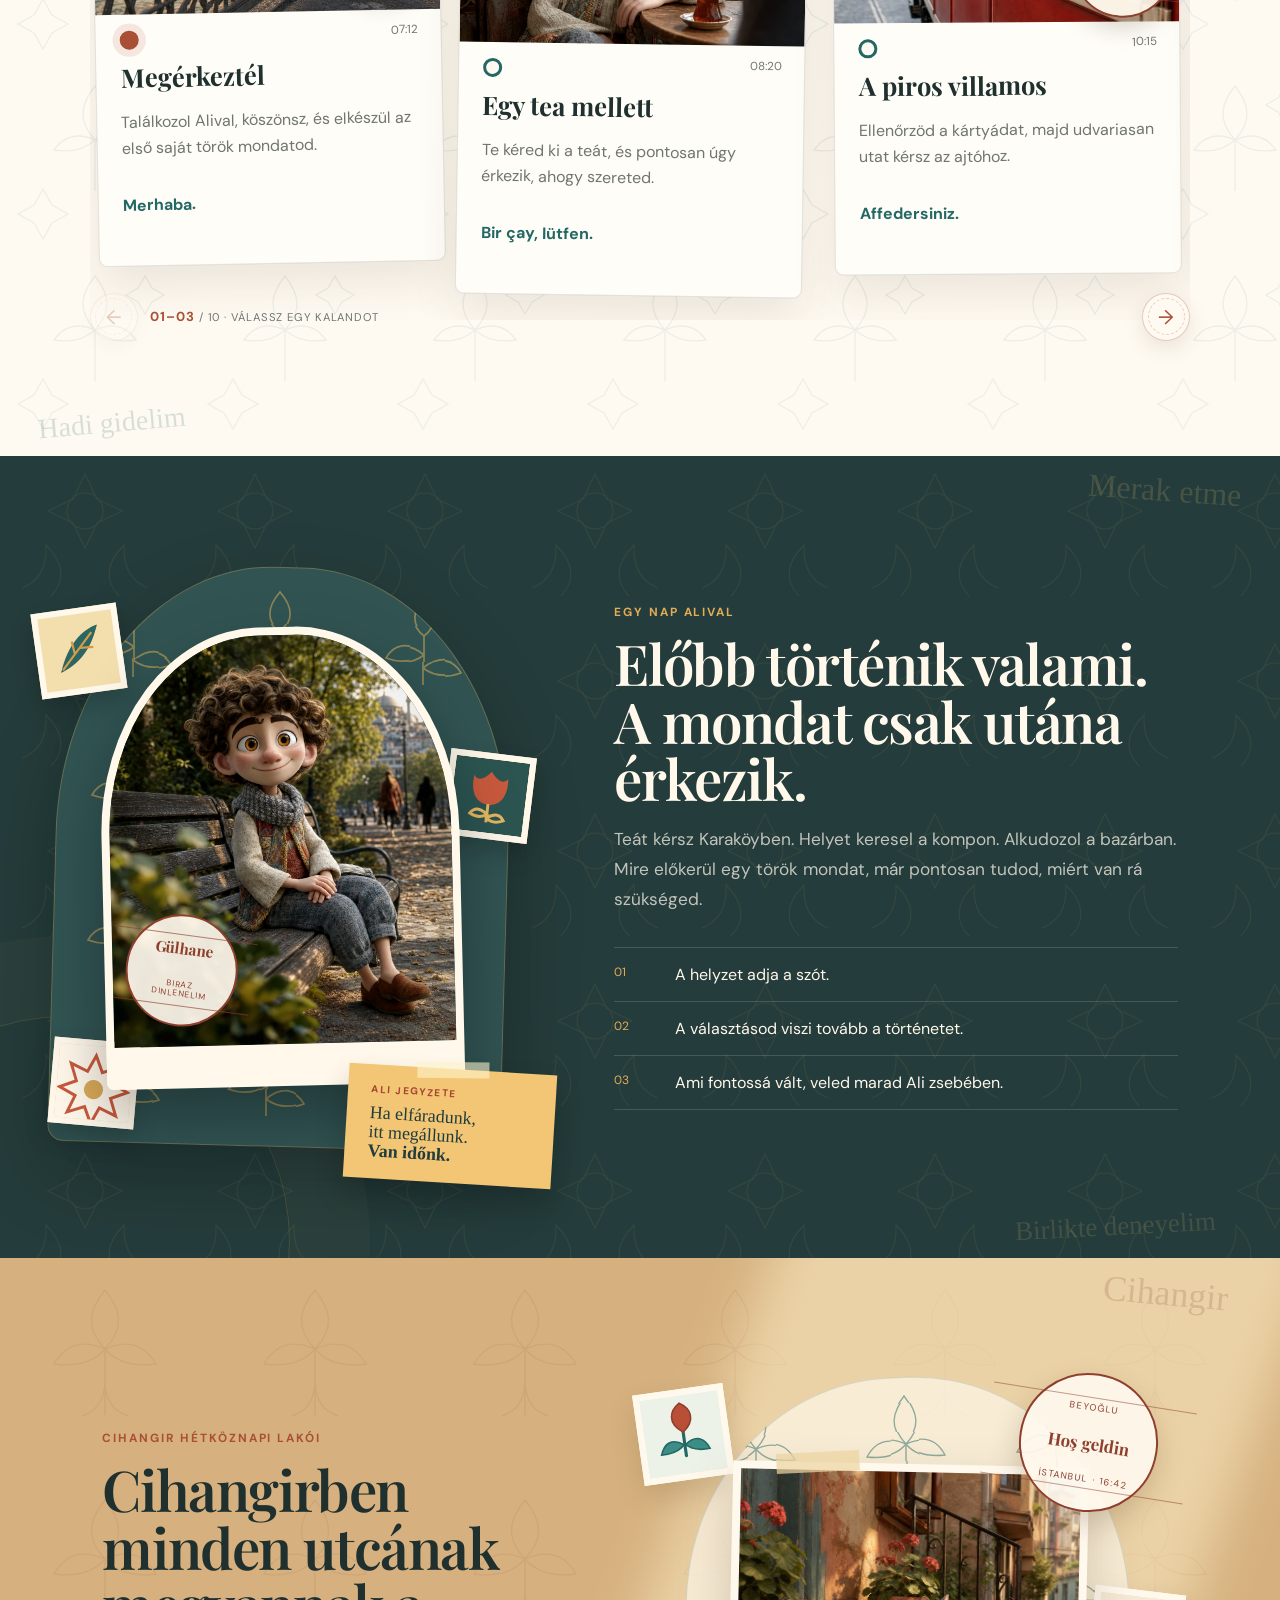
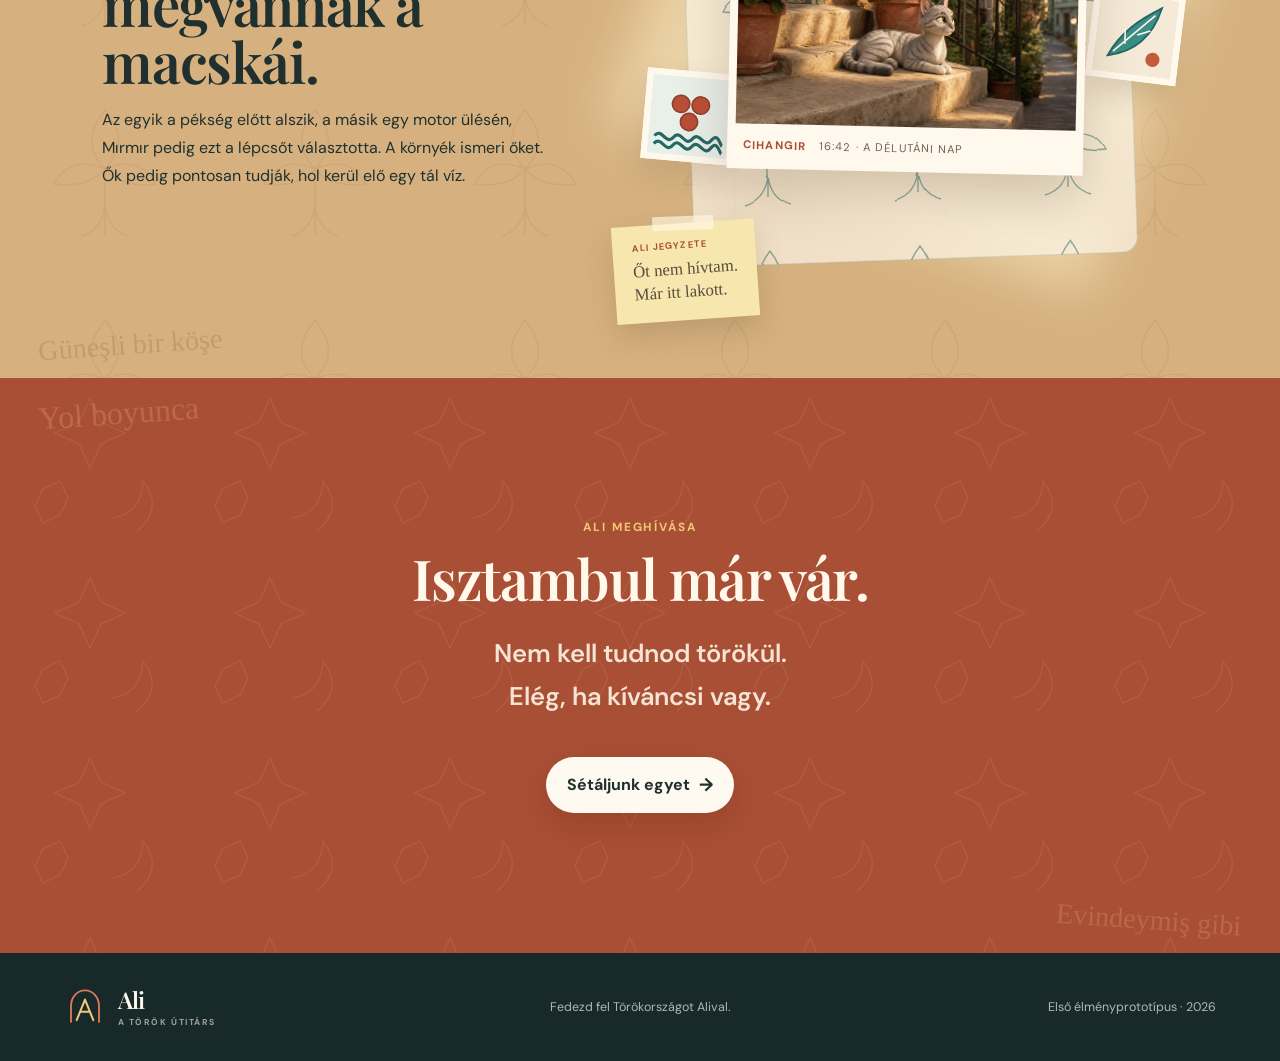
==== commit 32ab9a67: "Polish mobile navigation and card selection" ====
--- a/index.html
+++ b/index.html
@@ -10,7 +10,7 @@
   <link rel="preconnect" href="https://fonts.gstatic.com" crossorigin />
   <link href="https://fonts.googleapis.com/css2?family=DM+Sans:wght@400;500;600;700&family=Playfair+Display:ital,wght@0,600;1,600&display=swap" rel="stylesheet" />
   <link rel="stylesheet" href="styles.css?v=55" />
-  <link rel="stylesheet" href="navigation.css?v=7" />
+  <link rel="stylesheet" href="navigation.css?v=8" />
 </head>
 <body data-section="kalandok">
   <a class="skip-link" href="#main">Ugrás a tartalomhoz</a>
@@ -98,7 +98,7 @@
           <span><i></i><small>15:40</small>Bazár</span>
         </div>
         <div class="journey-ticket" aria-hidden="true">
-          <span><small>Ali útinaplója</small><strong>İstanbul · 01</strong></span>
+          <span><small>Ali útvonala</small><strong>İstanbul · 01</strong></span>
           <i></i>
           <span><small>Mai útvonal</small><strong>Karaköy → Üsküdar</strong></span>
           <b>01 / 10</b>
@@ -218,7 +218,7 @@
         <ul class="promise-list">
           <li><span>01</span> A helyzet adja a szót.</li>
           <li><span>02</span> A választásod viszi tovább a történetet.</li>
-          <li><span>03</span> Ami fontossá vált, bekerül az útinaplódba.</li>
+          <li><span>03</span> Ami fontossá vált, veled marad Ali zsebében.</li>
         </ul>
       </div>
     </section>
--- a/navigation.css
+++ b/navigation.css
@@ -76,16 +76,20 @@
   .global-header.menu-open .menu-toggle > span:nth-child(1) { transform:translateY(5.5px) rotate(45deg); }
   .global-header.menu-open .menu-toggle > span:nth-child(2) { opacity:0; }
   .global-header.menu-open .menu-toggle > span:nth-child(3) { transform:translateY(-5.5px) rotate(-45deg); }
-  .site-navigation { position:fixed; z-index:40; inset:0; display:none; align-content:start; align-items:stretch; justify-content:start; flex-direction:column; gap:.35rem; overflow-y:auto; padding:5.5rem 1rem 1.5rem; background:linear-gradient(160deg,#fbf6ec 0%,#f0dfbf 100%); }
+  .site-navigation { position:fixed; z-index:40; inset:0; display:none; align-content:start; align-items:stretch; justify-content:start; flex-direction:column; gap:.65rem; overflow-y:auto; padding:5.5rem max(1rem,calc((100vw - 560px)/2)) 2rem; background:radial-gradient(circle at 82% 12%,rgba(218,162,70,.2),transparent 16rem),linear-gradient(160deg,#fbf6ec 0%,#f2e4c9 100%); }
   .global-header.menu-open .site-navigation { display:flex; }
-  .nav-item,.nav-group-trigger,.nav-journal { width:100%; min-height:54px; justify-content:space-between; border-radius:12px; padding:.8rem 1rem; font:600 1.25rem 'Playfair Display',serif; }
+  .site-navigation::before { content:'Merhaba · hová menjünk?'; display:block; margin:0 0 .35rem; color:#a54a34; font-size:.66rem; font-weight:800; letter-spacing:.15em; text-transform:uppercase; }
+  .nav-item,.nav-group-trigger,.nav-journal { width:100%; min-height:58px; justify-content:space-between; border:1px solid rgba(31,102,95,.13); border-radius:4px 16px 16px 16px; padding:.9rem 1rem; font:600 1.22rem 'Playfair Display',serif; background:rgba(255,253,247,.68); box-shadow:0 9px 24px rgba(42,72,64,.06); }
+  .nav-item:hover,.nav-group-trigger:hover,.nav-journal:hover,.nav-item.active,.nav-group.active > .nav-group-trigger { transform:none; }
   .nav-group { width:100%; }
-  .nav-group.active > .nav-group-trigger,.nav-item.active { box-shadow:inset 3px 0 #b84f32; }
-  .nav-popover { position:relative; top:auto; left:auto; width:100%; margin:.25rem 0 .45rem; border-radius:13px; box-shadow:none; transform:none; }
+  .nav-group.active > .nav-group-trigger,.nav-item.active { color:#873b2a; border-color:rgba(184,79,50,.28); background:#fff8e9; box-shadow:inset 4px 0 #b84f32,0 9px 24px rgba(42,72,64,.06); }
+  .nav-popover { position:relative; top:auto; left:auto; width:100%; margin:.25rem 0 .45rem; border-radius:4px 14px 14px 14px; box-shadow:none; transform:none; }
   .nav-popover::before { display:none; }
   .nav-group.open .nav-popover { animation:none; }
   .nav-sound { width:100%; justify-content:center; margin-top:.4rem; }
   .nav-cta { width:100%; min-height:52px; margin-top:.4rem; font-size:.9rem; }
+  .nav-journal-link { color:#fffaf0; border-color:#1f665f; background:#1f665f; }
+  .nav-journal-link:hover,.nav-journal-link.active { color:#fffaf0; background:#184f49; box-shadow:0 10px 26px rgba(31,102,95,.18); }
 }
 
 @media (max-width:480px) {
@@ -93,6 +97,9 @@
   .global-header .brand small { font-size:.5rem; }
   .global-header .brand-mark { width:38px; height:38px; }
   footer.story-footer { align-items:flex-start; flex-direction:column; }
+  .site-navigation { padding-top:5.15rem; }
+  .site-navigation::before { margin-bottom:.2rem; }
+  .nav-item,.nav-group-trigger,.nav-journal { min-height:54px; font-size:1.08rem; }
 }
 
 .pronunciation-coming {
